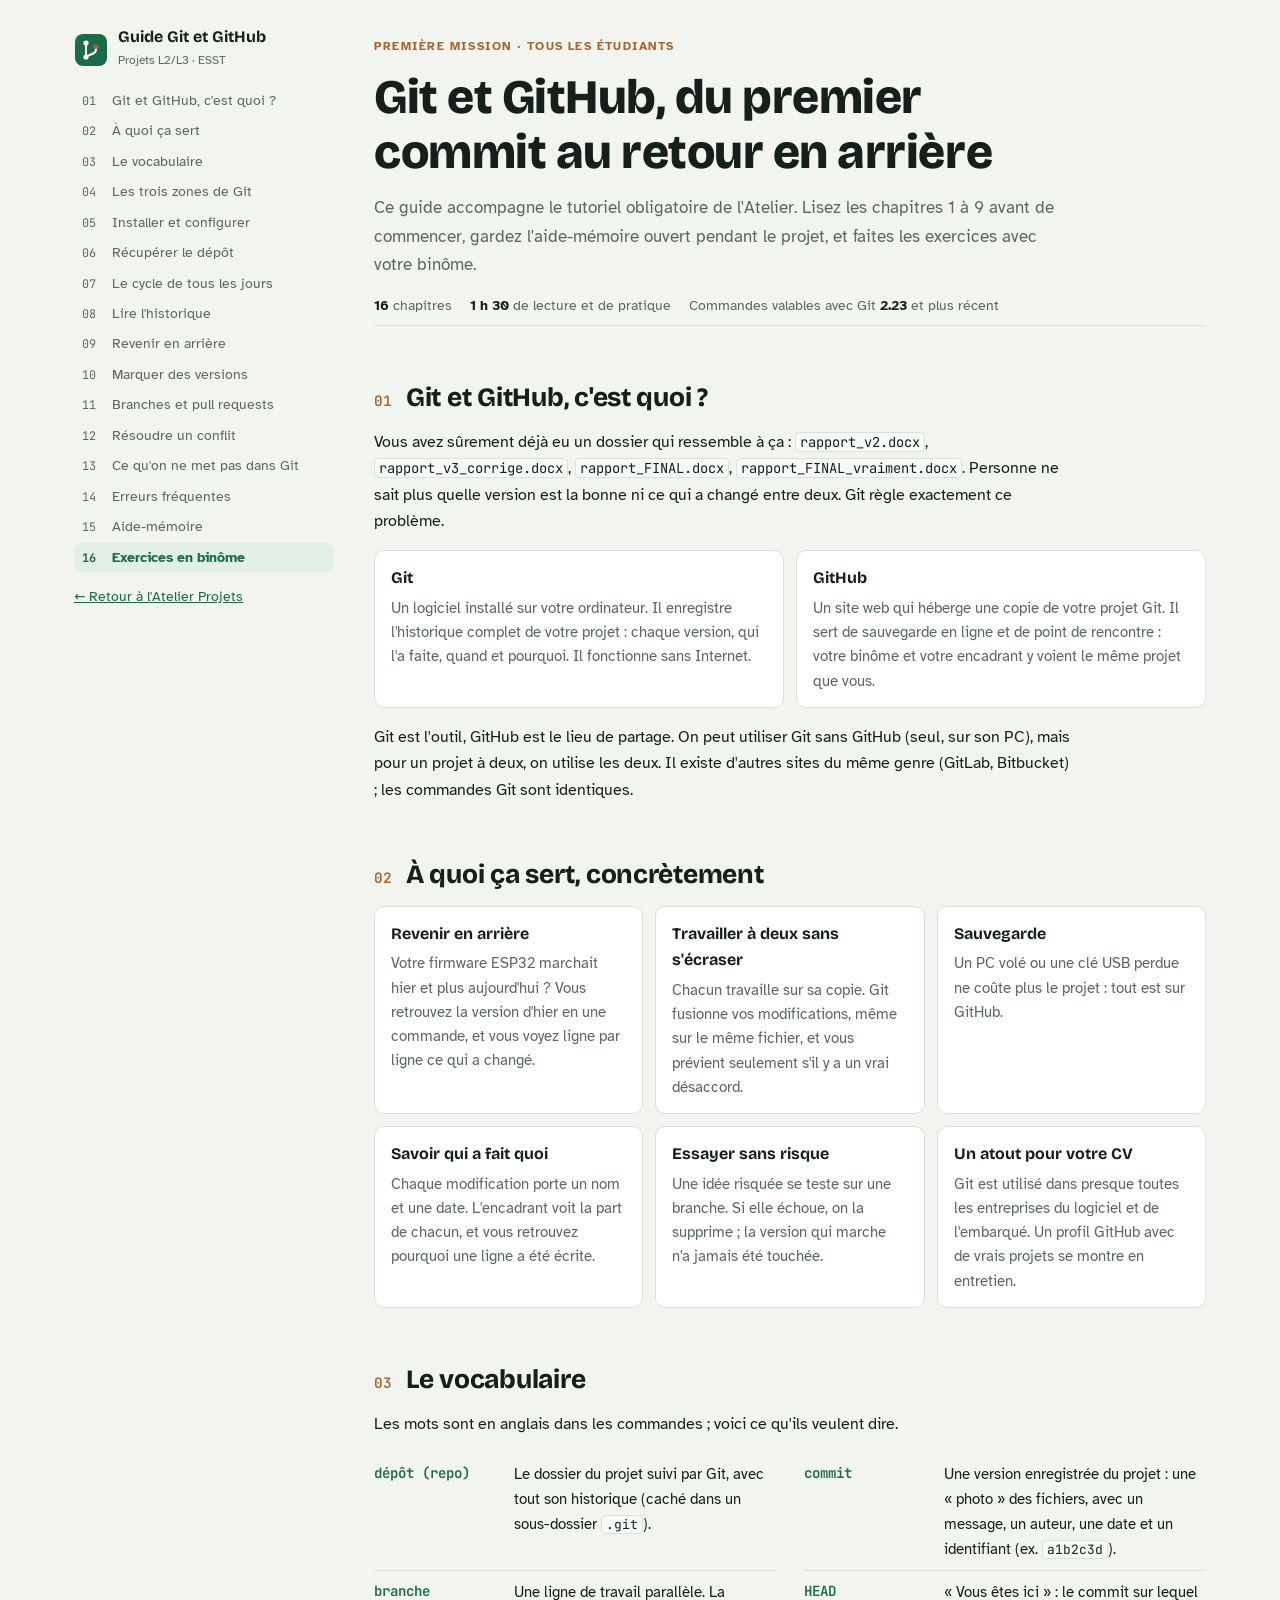
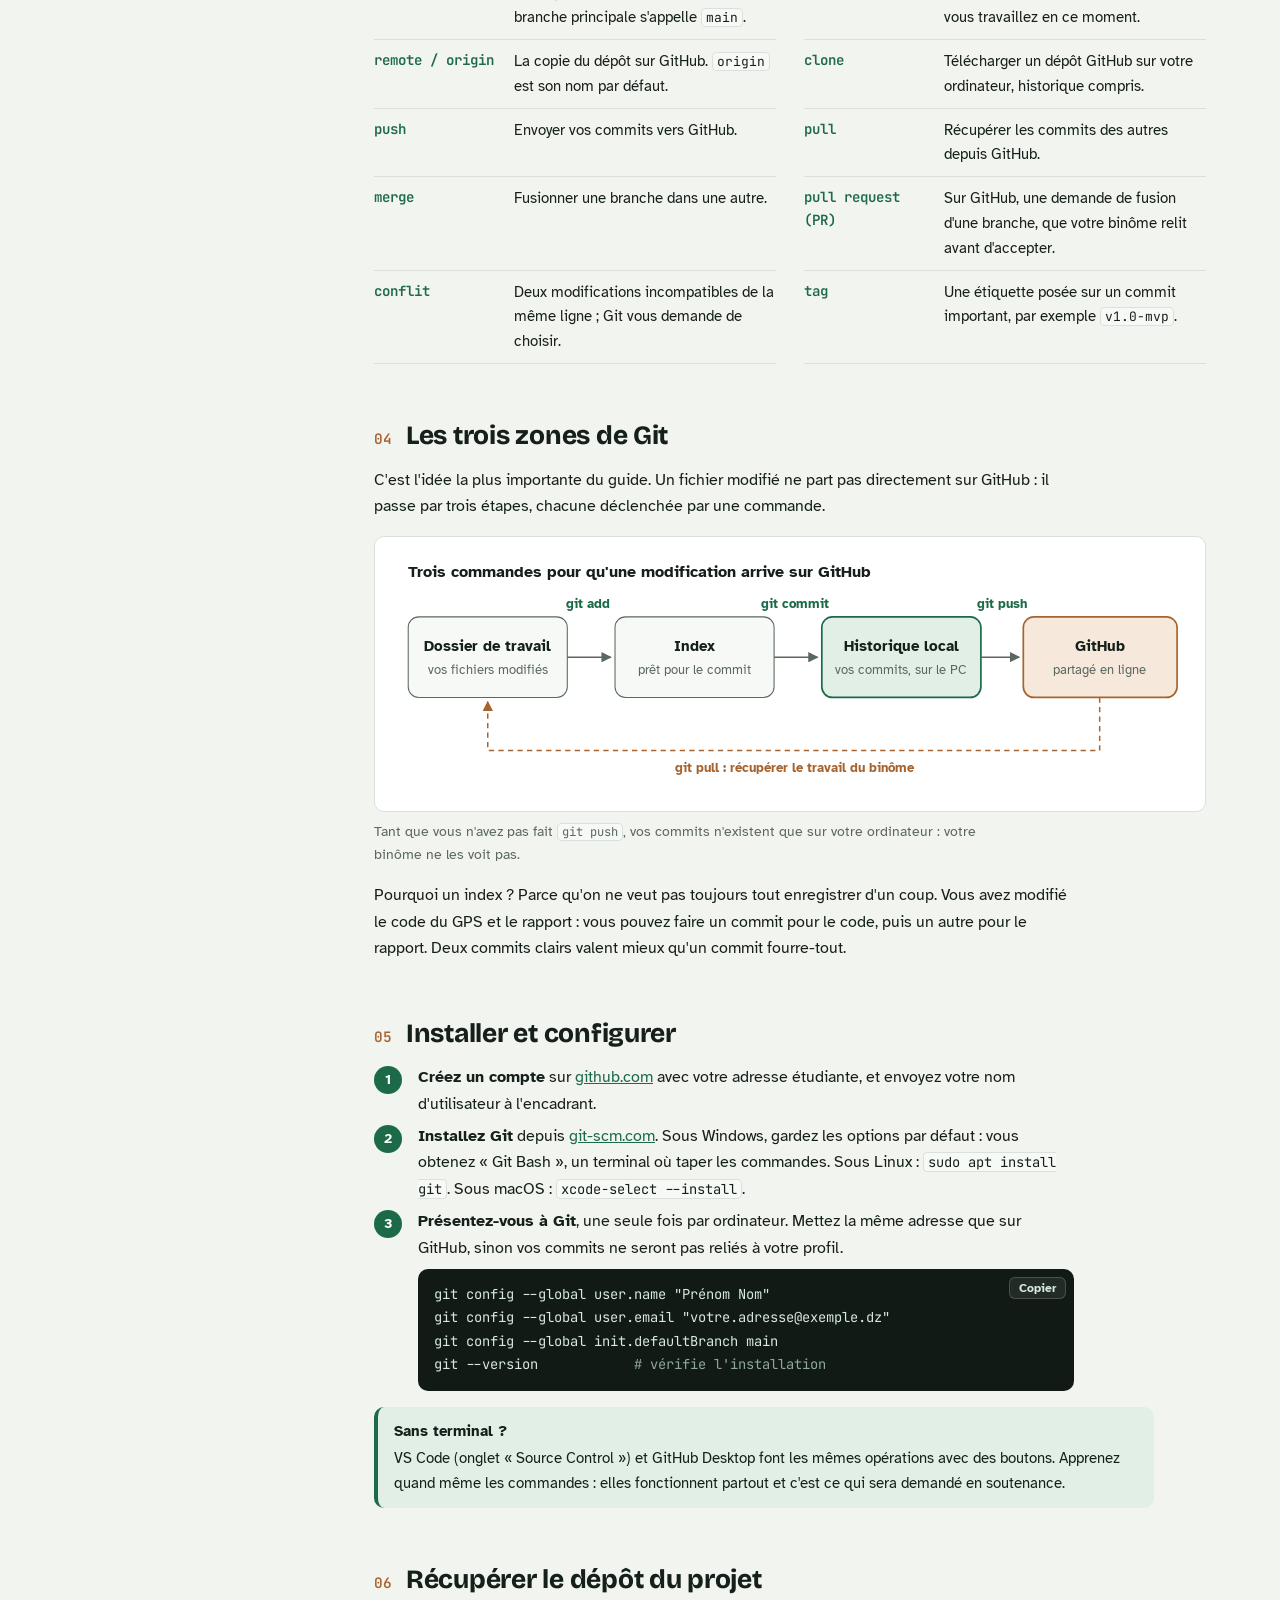
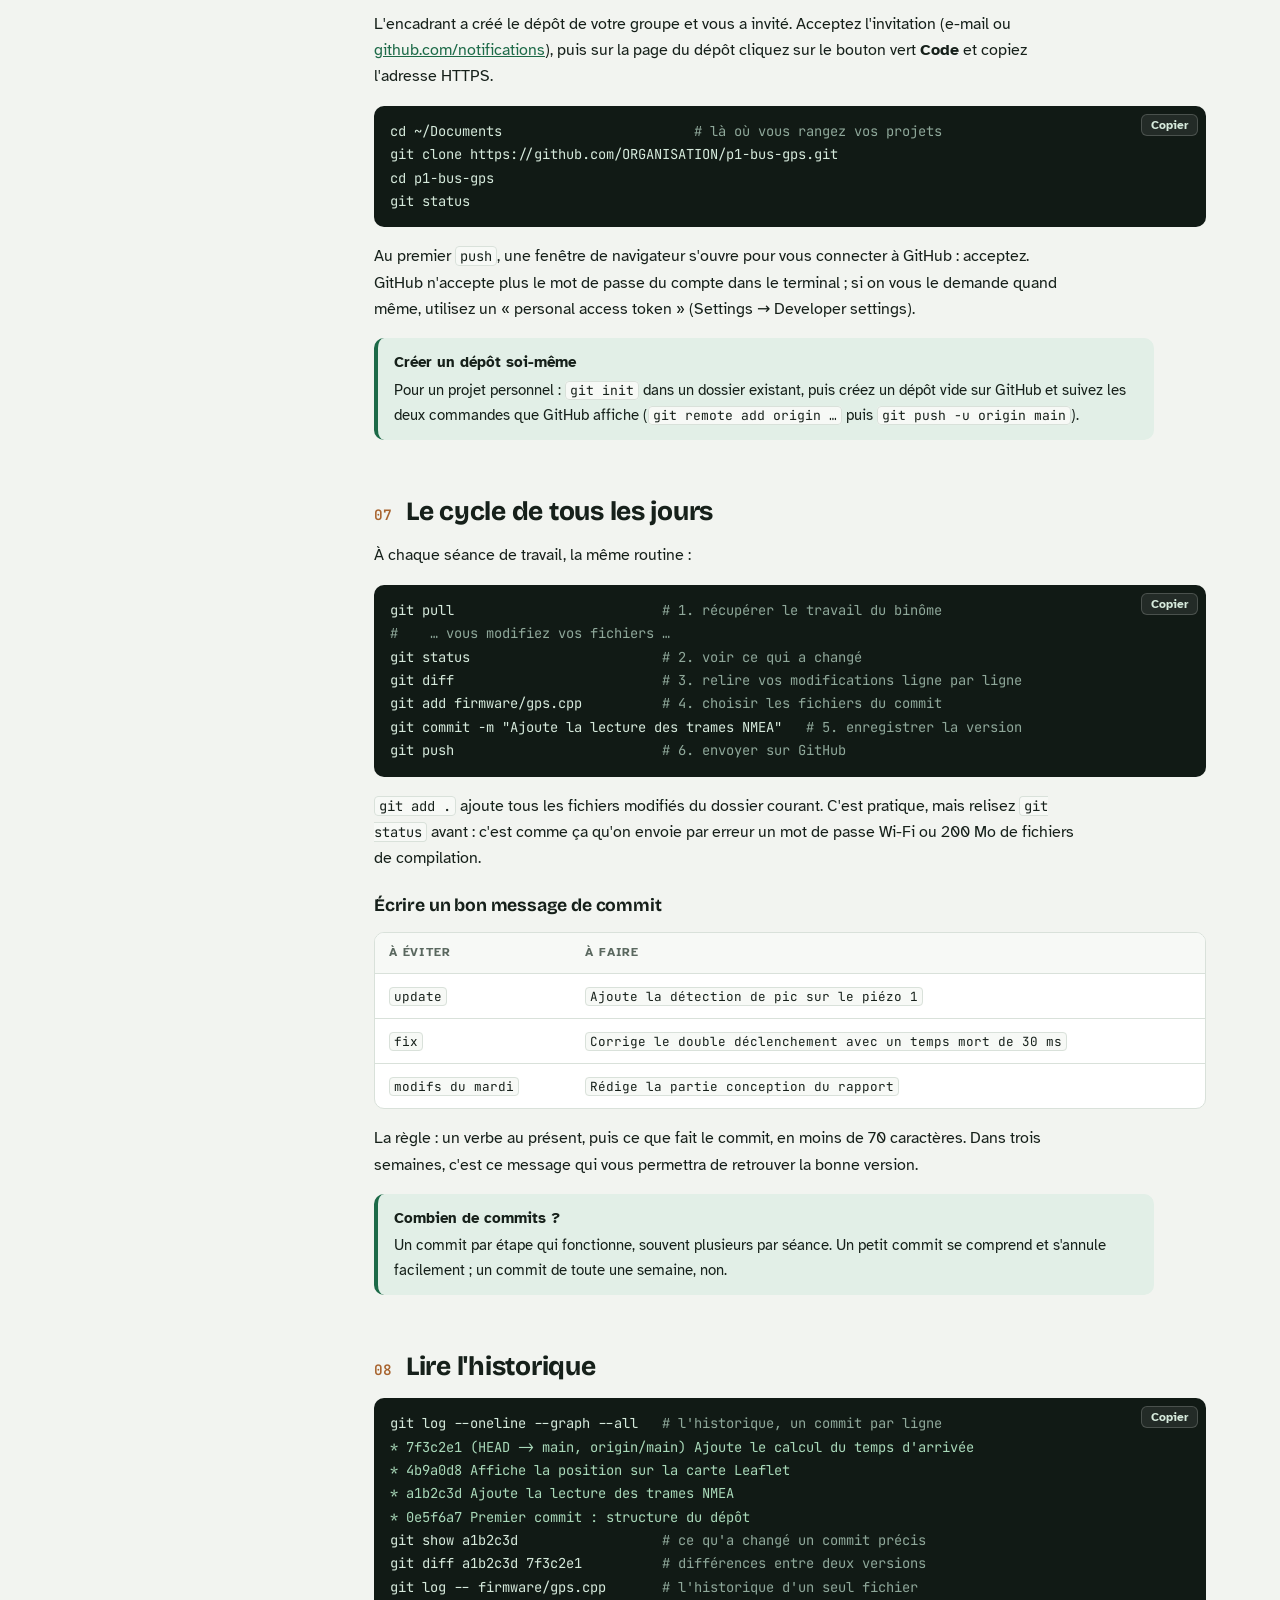
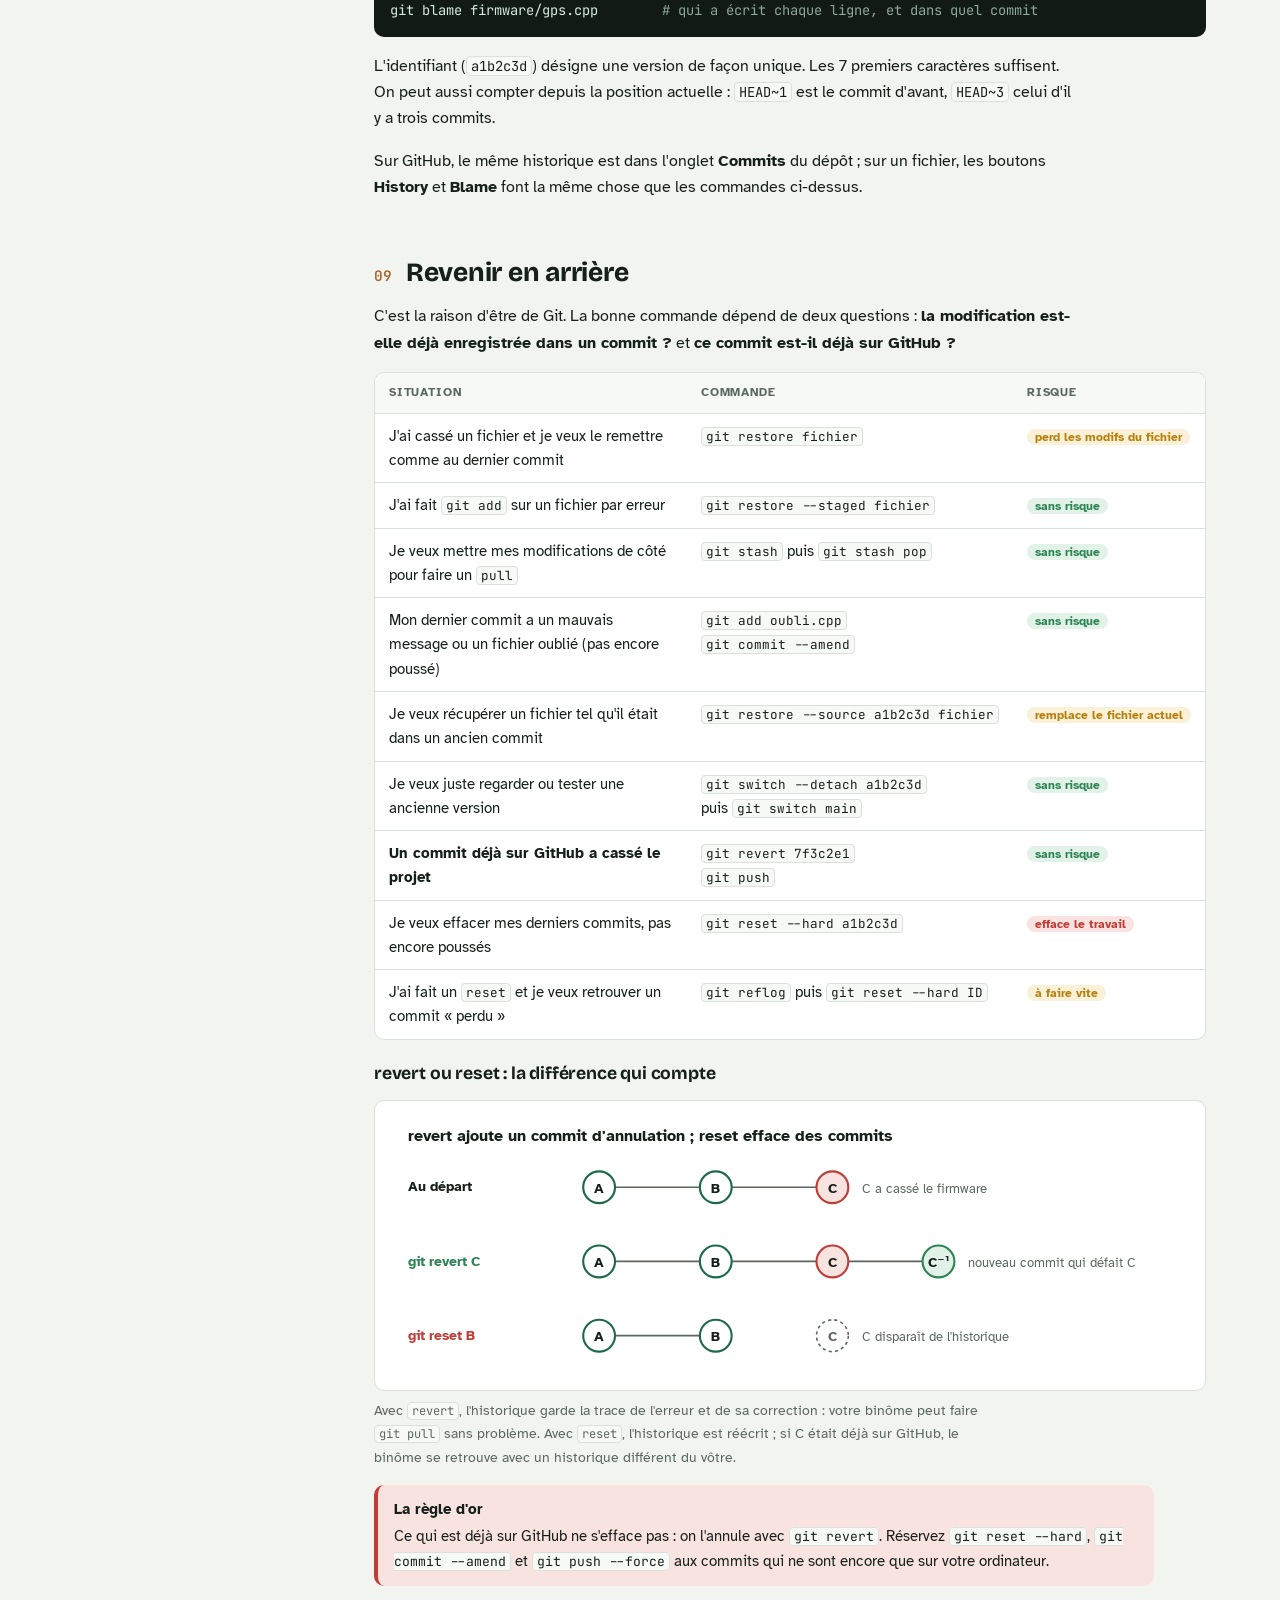
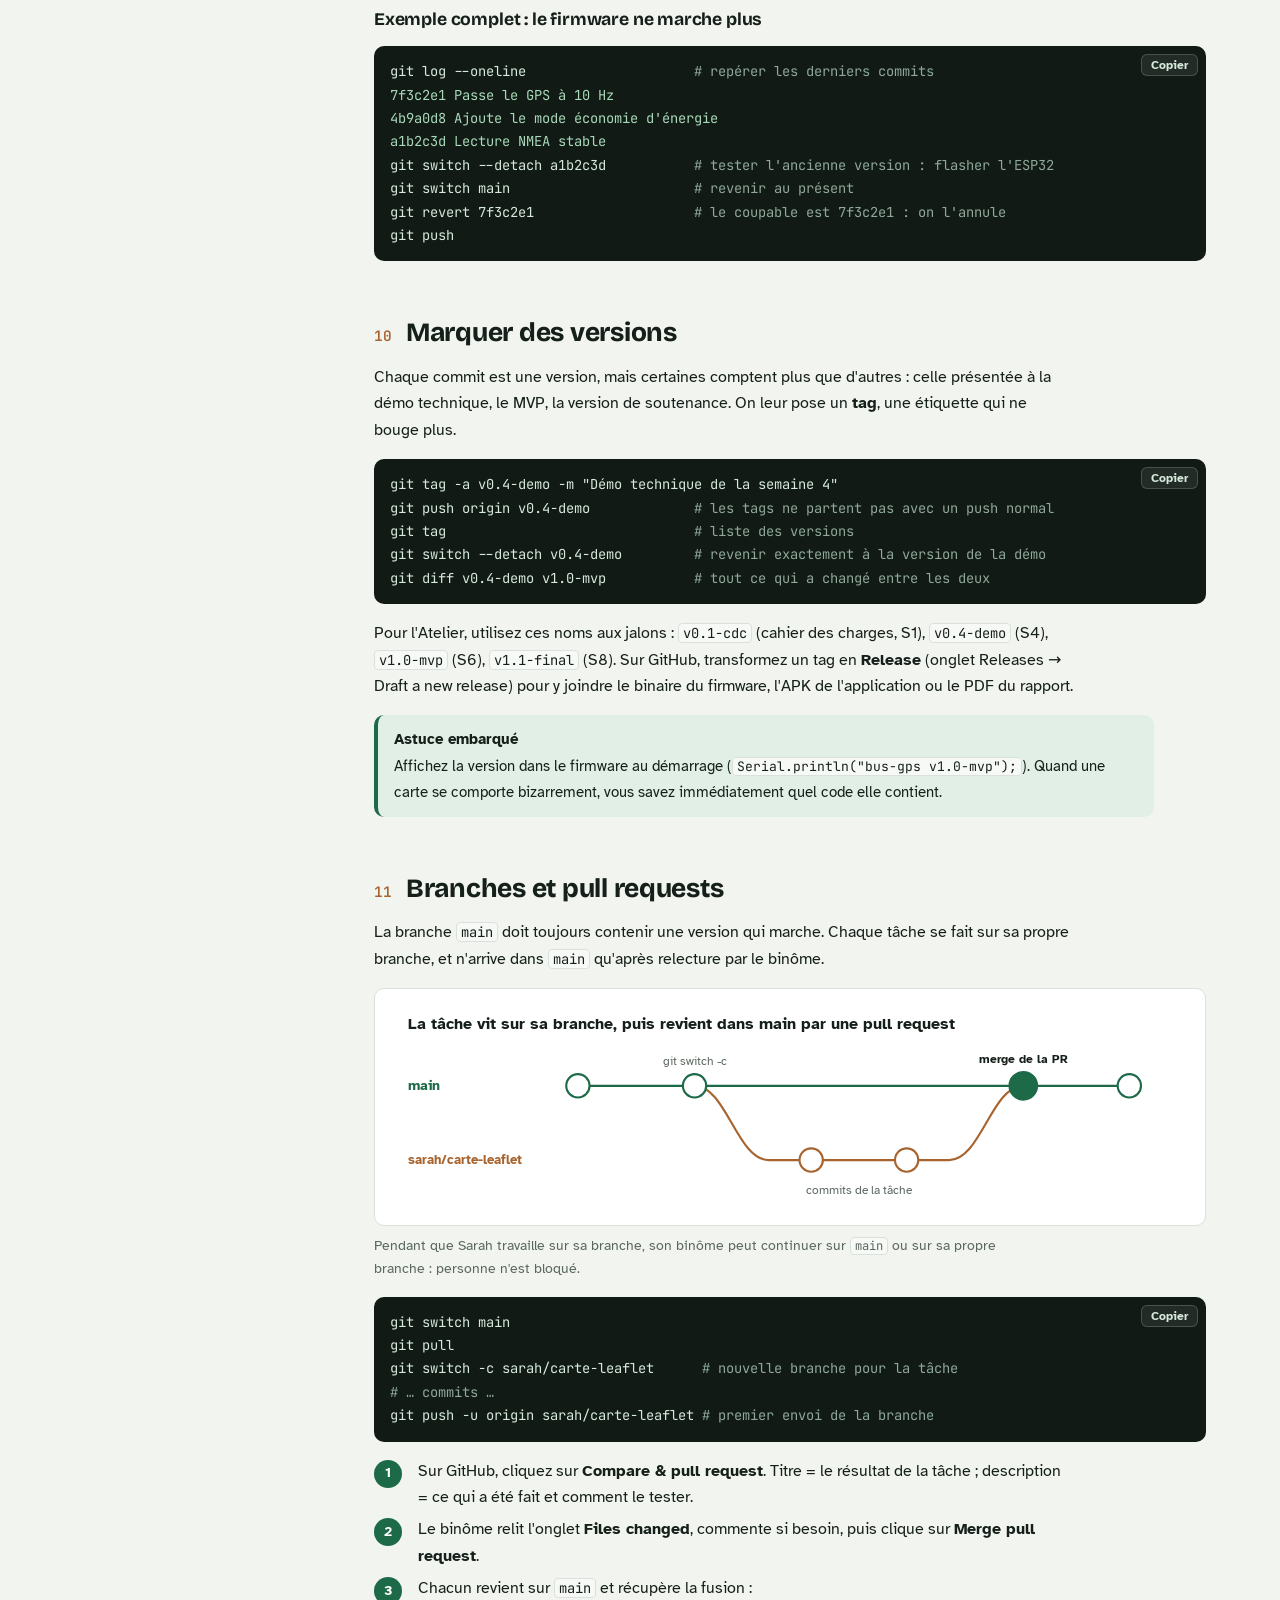
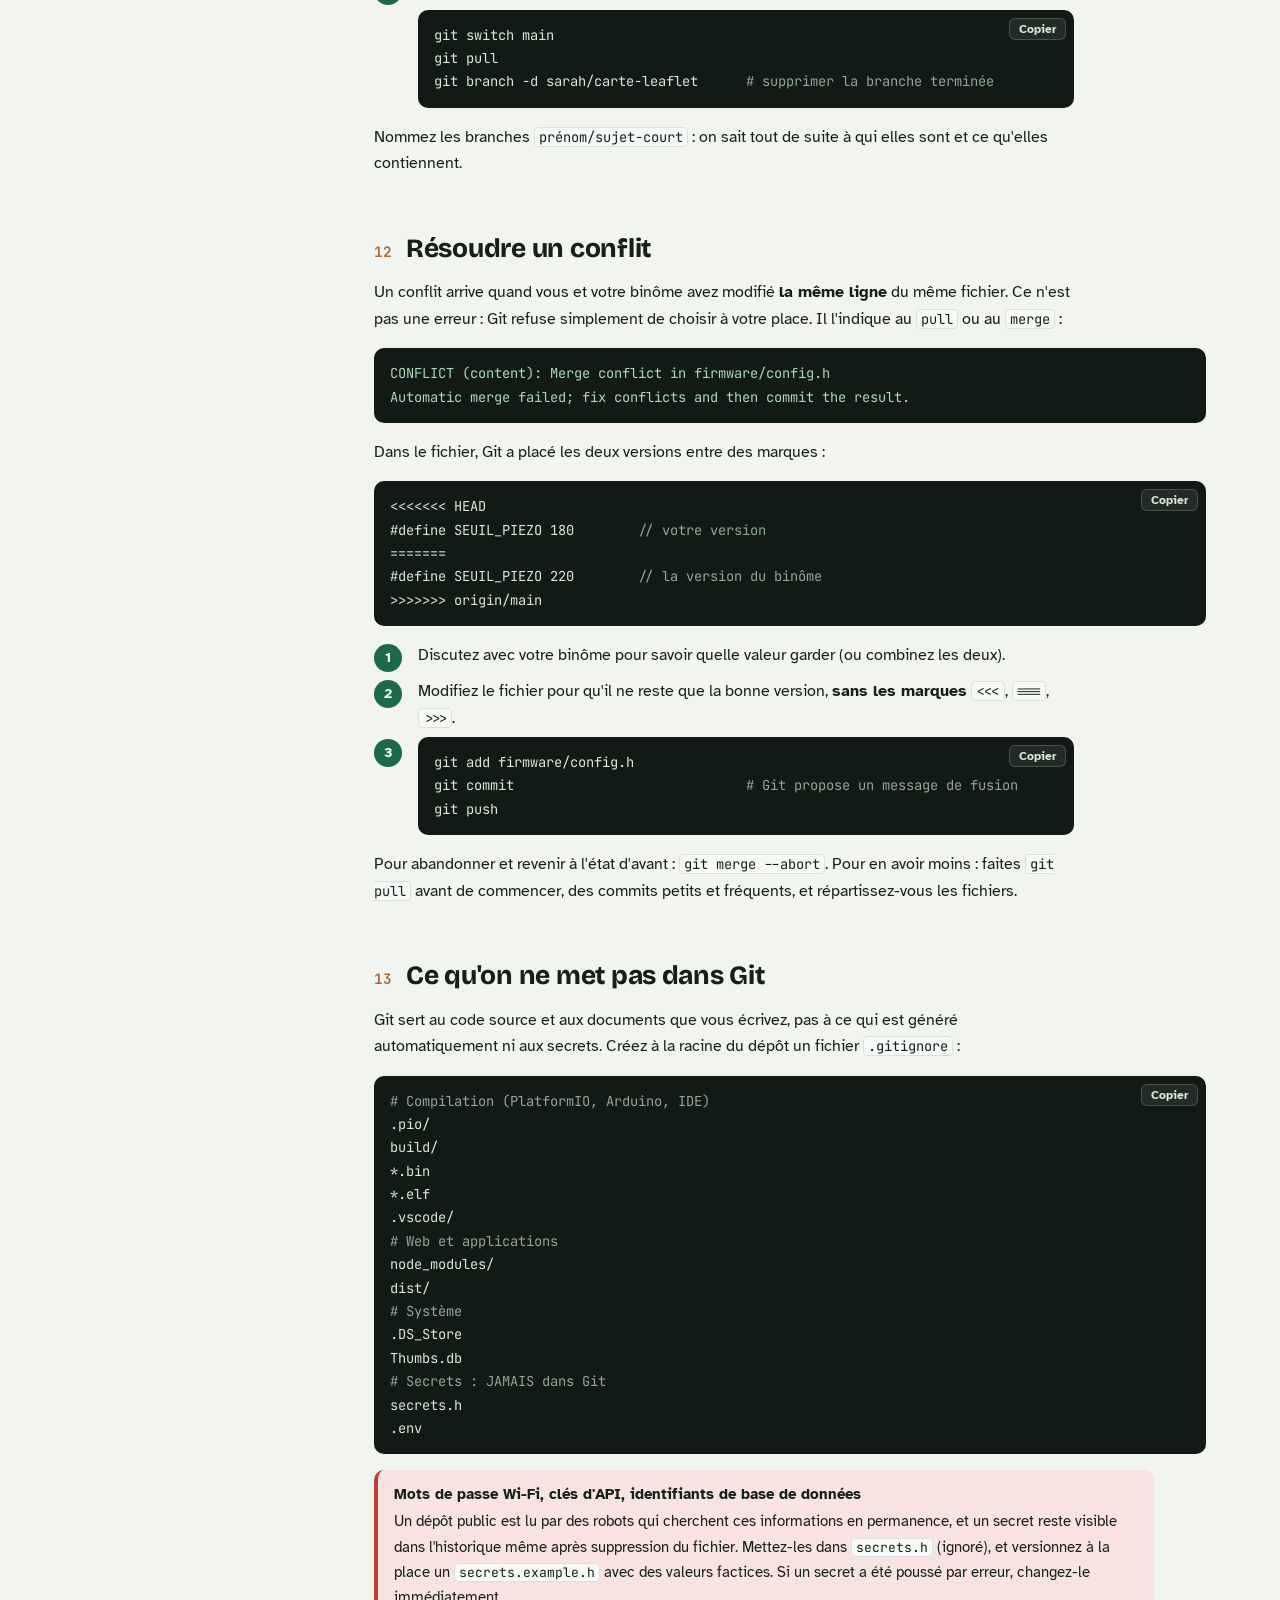
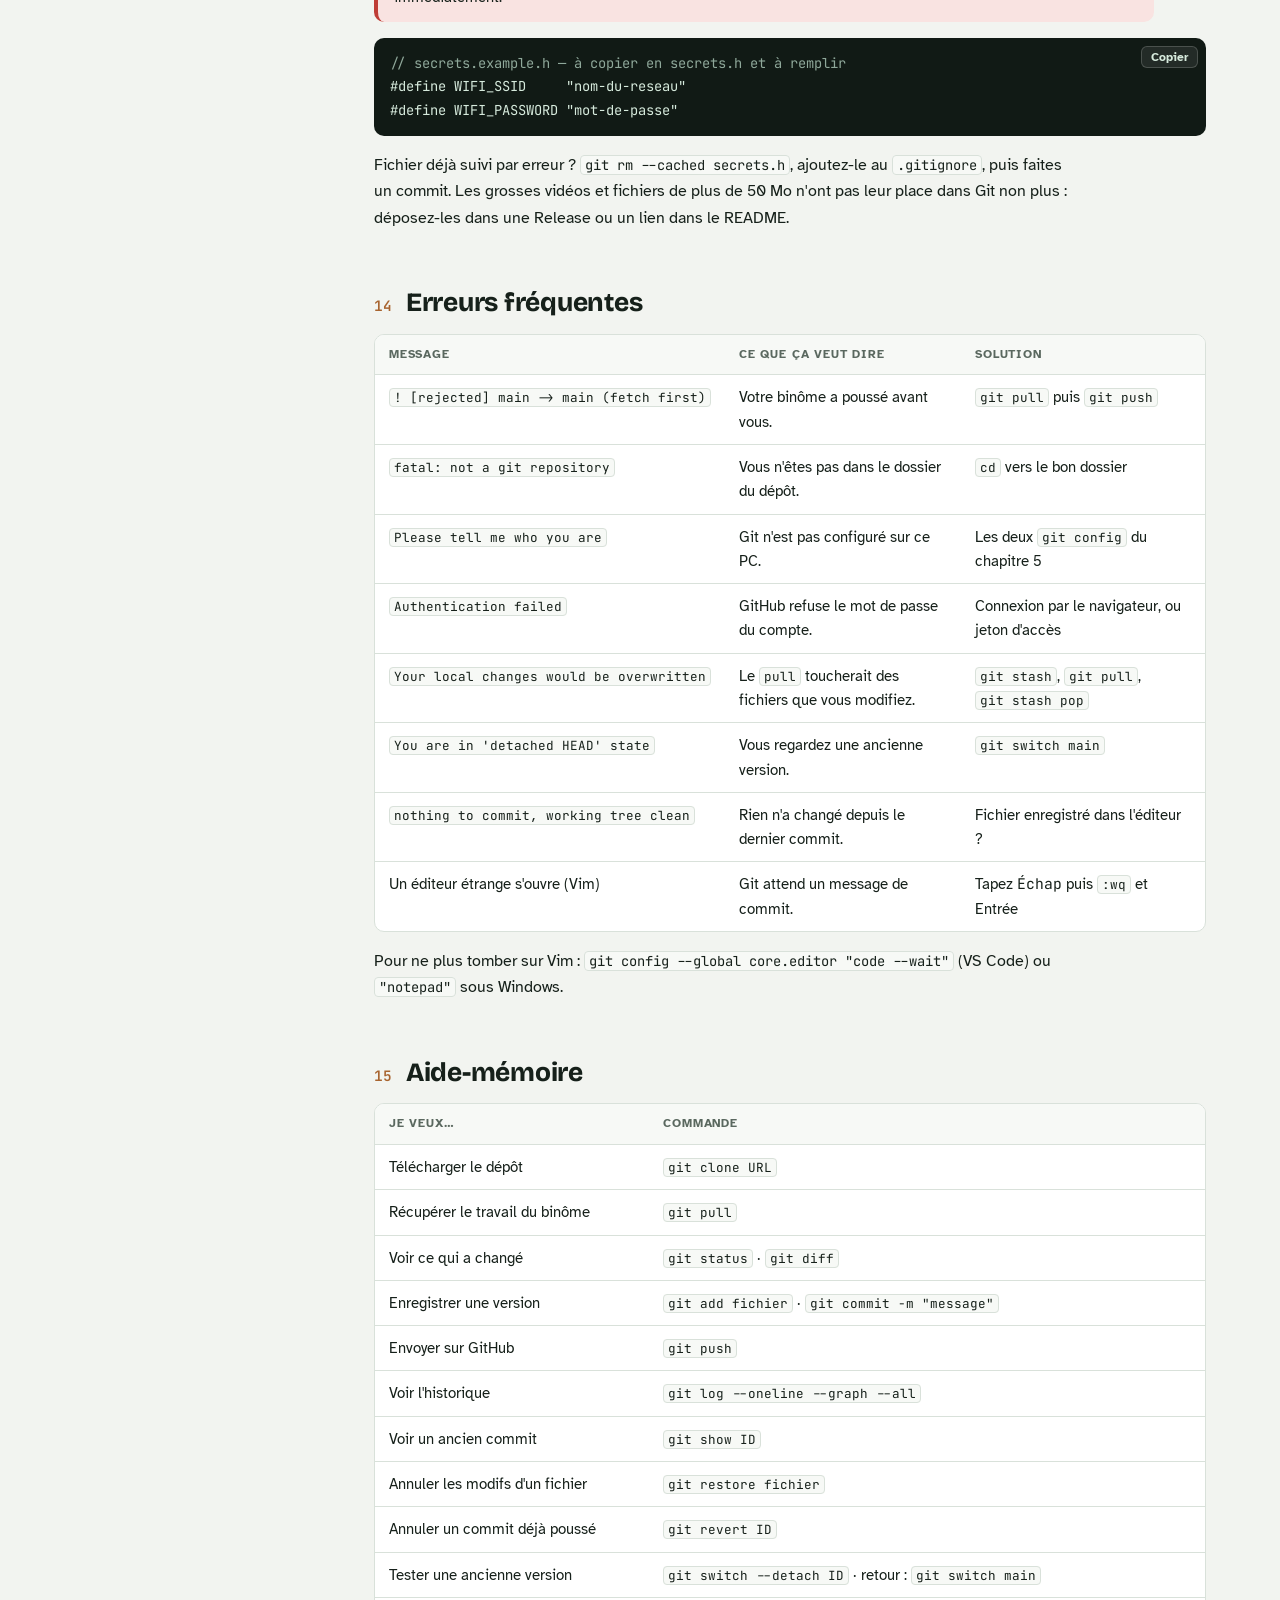
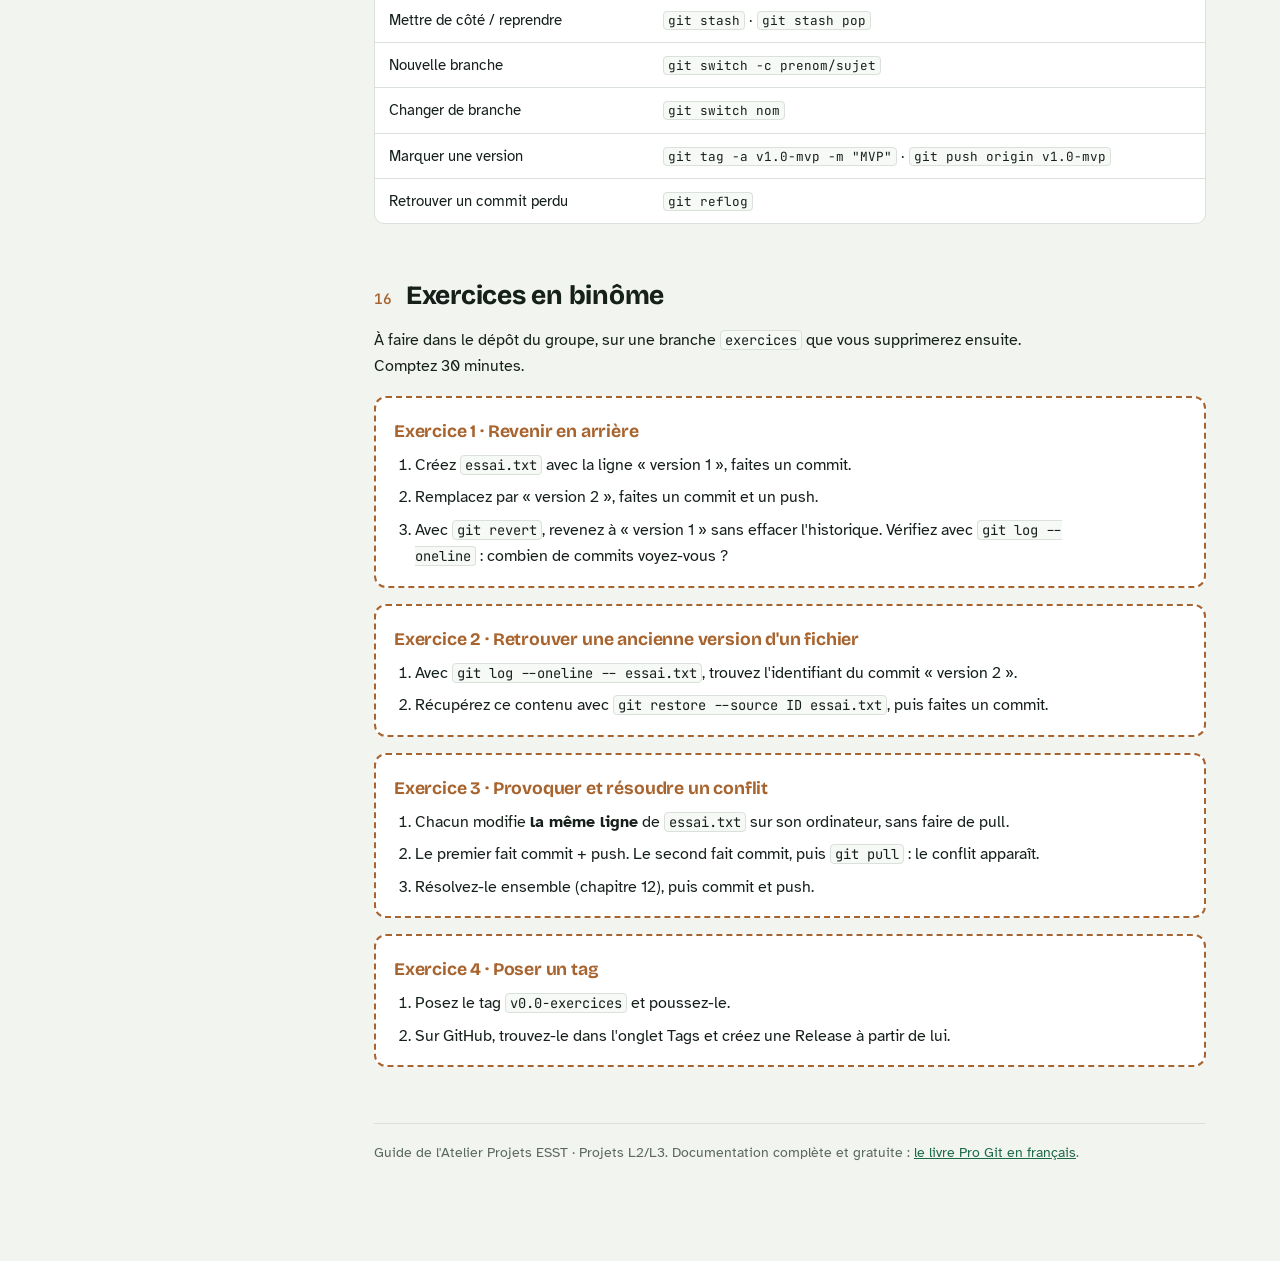
==== guide-git.html @ d3cb8a06 "Ajoute le guide Git détaillé et le relie au tutoriel Co-Authored-By: Claude Opus 5.5 <noreply@anthro" ====
<!doctype html>
<html lang="fr">
<head>
<meta charset="utf-8">
<meta name="viewport" content="width=device-width, initial-scale=1, viewport-fit=cover">
<title>Guide Git et GitHub</title>
<meta name="description" content="Guide Git et GitHub pour les projets L2/L3 de l'ESST : comprendre, enregistrer des versions, revenir en arrière, travailler en binôme.">
<link rel="preconnect" href="https://fonts.googleapis.com">
<link rel="preconnect" href="https://fonts.gstatic.com" crossorigin>
<link rel="stylesheet" href="https://fonts.googleapis.com/css2?family=Atkinson+Hyperlegible:wght@400;700&family=Bricolage+Grotesque:opsz,wght@12..96,500..800&family=JetBrains+Mono:wght@400;600&display=swap">
</head>
<body>
<!--GUIDE-START-->
<style>
/* Guide Git — sommaire fixe à gauche, chapitres numérotés (vraie progression), mêmes couleurs que l'Atelier (vernis vert, cuivre). */
:root {
  --bg: #f2f4f0; --surface: #ffffff; --surface-2: #f7f9f6; --ink: #16201a; --muted: #5a685f; --line: #d9e1da;
  --accent: #1d6a48; --accent-ink: #ffffff; --accent-soft: #e2efe7; --copper: #a8642f; --copper-soft: #f6e9dc;
  --good: #2c8553; --warn: #b7800c; --crit: #bf3d36; --good-soft: #e3f2e8; --warn-soft: #fbf1d9; --crit-soft: #f9e3e1;
  --code-bg: #111a15; --code-ink: #d6eadc; --code-dim: #8fa89a;
  --font-display: "Bricolage Grotesque", "Segoe UI", system-ui, sans-serif;
  --font-body: "Atkinson Hyperlegible", "Segoe UI", system-ui, sans-serif;
  --font-mono: "JetBrains Mono", ui-monospace, "Cascadia Mono", Consolas, monospace;
}
@media (prefers-color-scheme: dark) {
  :root:not([data-theme="light"]) {
    --bg: #0e1411; --surface: #151d18; --surface-2: #1a231e; --ink: #e4ebe6; --muted: #93a39a; --line: #2a362f;
    --accent: #4cae82; --accent-ink: #08130d; --accent-soft: #1b3327; --copper: #db9a62; --copper-soft: #3a2a1c;
    --good: #5cc28a; --warn: #e0b04a; --crit: #ec7a72; --good-soft: #193226; --warn-soft: #362c14; --crit-soft: #3b1f1d;
    --code-bg: #0a100c; --code-ink: #d6eadc; --code-dim: #7f978a;
    color-scheme: dark;
  }
}
:root[data-theme="dark"] {
  --bg: #0e1411; --surface: #151d18; --surface-2: #1a231e; --ink: #e4ebe6; --muted: #93a39a; --line: #2a362f;
  --accent: #4cae82; --accent-ink: #08130d; --accent-soft: #1b3327; --copper: #db9a62; --copper-soft: #3a2a1c;
  --good: #5cc28a; --warn: #e0b04a; --crit: #ec7a72; --good-soft: #193226; --warn-soft: #362c14; --crit-soft: #3b1f1d;
  --code-bg: #0a100c; --code-ink: #d6eadc; --code-dim: #7f978a;
  color-scheme: dark;
}
* { box-sizing: border-box; }
html { scroll-behavior: smooth; scroll-padding-top: 16px; }
@media (prefers-reduced-motion: reduce) { html { scroll-behavior: auto; } }
body { margin: 0; background: var(--bg); color: var(--ink); font: 16px/1.65 var(--font-body); }
a { color: var(--accent); }
:focus-visible { outline: 2px solid var(--accent); outline-offset: 2px; }
code, pre, kbd { font-family: var(--font-mono); }
:not(pre) > code { font-size: .86em; background: var(--surface-2); border: 1px solid var(--line); border-radius: 4px; padding: 0 4px; }
h1, h2, h3 { font-family: var(--font-display); line-height: 1.15; text-wrap: balance; letter-spacing: -.01em; margin: 0; }
p { margin: 0; }

.layout { display: grid; grid-template-columns: 260px minmax(0, 1fr); max-width: 1180px; margin: 0 auto; gap: 40px; padding-inline: 24px; }
.toc { position: sticky; top: 0; align-self: start; height: 100vh; overflow-y: auto; padding-block: 28px; display: flex; flex-direction: column; gap: 14px; }
.toc .brand { display: flex; gap: 10px; align-items: center; text-decoration: none; color: var(--ink); }
.toc .brand b { font-family: var(--font-display); line-height: 1.1; display: block; }
.toc .brand small { color: var(--muted); font-size: .78rem; }
.toc ol { list-style: none; margin: 0; padding: 0; display: flex; flex-direction: column; gap: 1px; counter-reset: ch; }
.toc li a { display: grid; grid-template-columns: 26px 1fr; gap: 4px; padding: 5px 8px; border-radius: 7px; text-decoration: none; color: var(--muted); font-size: .9rem; line-height: 1.35; }
.toc li a::before { counter-increment: ch; content: counter(ch, decimal-leading-zero); font-family: var(--font-mono); font-size: .74rem; padding-top: 2px; }
.toc li a:hover { background: var(--surface); color: var(--ink); }
.toc li a.on { background: var(--accent-soft); color: var(--accent); font-weight: 700; }
.toc .back { font-size: .85rem; }

main { padding-block: 36px 96px; min-width: 0; display: flex; flex-direction: column; gap: 56px; }
.hero { display: flex; flex-direction: column; gap: 14px; padding-bottom: 8px; border-bottom: 1px solid var(--line); }
.eyebrow { font-size: .76rem; text-transform: uppercase; letter-spacing: .1em; color: var(--copper); font-weight: 700; }
.hero h1 { font-size: clamp(2rem, 4.4vw, 3rem); font-weight: 800; }
.hero p { max-width: 64ch; font-size: 1.08rem; color: var(--muted); }
.hero .meta { display: flex; gap: 18px; flex-wrap: wrap; font-size: .88rem; color: var(--muted); }
.hero .meta b { color: var(--ink); }

section.ch { display: flex; flex-direction: column; gap: 16px; }
section.ch > header { display: flex; gap: 14px; align-items: baseline; }
section.ch > header .num { font-family: var(--font-mono); color: var(--copper); font-weight: 600; font-size: .9rem; }
section.ch h2 { font-size: 1.65rem; font-weight: 750; }
section.ch h3 { font-size: 1.1rem; font-weight: 700; margin-top: 8px; }
section.ch p, section.ch li { max-width: 70ch; }
section.ch ul, section.ch ol { margin: 0; padding-left: 1.3em; display: flex; flex-direction: column; gap: 6px; }

.cmd { position: relative; background: var(--code-bg); color: var(--code-ink); border-radius: 10px; padding: 14px 16px; overflow-x: auto; margin: 0; font-size: .86rem; line-height: 1.7; }
.cmd .c { color: var(--code-dim); }
.cmd .out { color: #a9d9b9; }
.copy { position: absolute; top: 8px; right: 8px; background: rgba(255,255,255,.08); color: var(--code-ink); border: 1px solid rgba(255,255,255,.18); border-radius: 6px; font: 600 .74rem var(--font-body); padding: 3px 9px; cursor: pointer; }
.copy:hover { background: rgba(255,255,255,.16); }

.note, .warn, .danger { border-radius: 10px; padding: 12px 16px; font-size: .95rem; max-width: 78ch; }
.note { background: var(--accent-soft); border-left: 4px solid var(--accent); }
.warn { background: var(--warn-soft); border-left: 4px solid var(--warn); }
.danger { background: var(--crit-soft); border-left: 4px solid var(--crit); }
.note b:first-child, .warn b:first-child, .danger b:first-child { display: block; margin-bottom: 2px; }

.table-wrap { overflow-x: auto; border: 1px solid var(--line); border-radius: 10px; background: var(--surface); }
table { border-collapse: collapse; width: 100%; font-size: .92rem; }
th, td { text-align: left; padding: 10px 14px; border-bottom: 1px solid var(--line); vertical-align: top; }
th { font-size: .74rem; text-transform: uppercase; letter-spacing: .07em; color: var(--muted); background: var(--surface-2); }
tr:last-child td { border-bottom: none; }
td code { white-space: nowrap; }
.risk { font-size: .74rem; font-weight: 700; border-radius: 99px; padding: 1px 8px; white-space: nowrap; }
.risk.ok { background: var(--good-soft); color: var(--good); }
.risk.mid { background: var(--warn-soft); color: var(--warn); }
.risk.bad { background: var(--crit-soft); color: var(--crit); }

.cards { display: grid; grid-template-columns: repeat(auto-fit, minmax(220px, 1fr)); gap: 12px; }
.card { background: var(--surface); border: 1px solid var(--line); border-radius: 10px; padding: 14px 16px; display: flex; flex-direction: column; gap: 4px; }
.card b { font-family: var(--font-display); }
.card span { color: var(--muted); font-size: .92rem; }

.vocab { display: grid; grid-template-columns: repeat(auto-fit, minmax(300px, 1fr)); gap: 0 28px; margin: 0; }
.vocab div { display: grid; grid-template-columns: 128px minmax(0, 1fr); gap: 12px; padding: 9px 0; border-bottom: 1px solid var(--line); }
.vocab dt { font-family: var(--font-mono); font-weight: 600; font-size: .88rem; color: var(--accent); }
.vocab dd { margin: 0; font-size: .94rem; }

figure { margin: 0; display: flex; flex-direction: column; gap: 8px; }
figure .fig { background: var(--surface); border: 1px solid var(--line); border-radius: 10px; padding: 12px; overflow-x: auto; }
figure svg { display: block; width: 100%; min-width: 560px; height: auto; }
figcaption { color: var(--muted); font-size: .88rem; max-width: 70ch; }
svg text { font-family: var(--font-body); }

.steps { counter-reset: st; list-style: none; padding: 0 !important; }
.steps > li { counter-increment: st; display: grid; grid-template-columns: 32px minmax(0, 1fr); gap: 12px; }
.steps > li::before { content: counter(st); width: 28px; height: 28px; border-radius: 50%; background: var(--accent); color: var(--accent-ink); font-weight: 800; display: grid; place-items: center; font-size: .85rem; margin-top: 2px; }
.steps > li > div { display: flex; flex-direction: column; gap: 8px; min-width: 0; }

.exo { border: 2px dashed var(--copper); border-radius: 12px; padding: 16px 18px; display: flex; flex-direction: column; gap: 10px; background: var(--surface); }
.exo h3 { color: var(--copper); margin: 0; }
footer { color: var(--muted); font-size: .86rem; border-top: 1px solid var(--line); padding-top: 18px; }

@media (max-width: 900px) {
  .layout { grid-template-columns: minmax(0, 1fr); gap: 0; padding-inline: 16px; }
  .toc { position: static; height: auto; padding-block: 20px 0; }
  .toc ol { display: grid; grid-template-columns: repeat(auto-fill, minmax(200px, 1fr)); }
  main { padding-top: 24px; gap: 44px; }
  .vocab div { grid-template-columns: 110px minmax(0, 1fr); }
}
</style>

<div class="layout">
<nav class="toc" aria-label="Sommaire">
  <a class="brand" href="#top"><svg width="34" height="34" viewBox="0 0 34 34" aria-hidden="true"><rect x="1" y="1" width="32" height="32" rx="8" fill="var(--accent)"/><circle cx="12" cy="10" r="2.6" fill="var(--accent-ink)"/><circle cx="12" cy="24" r="2.6" fill="var(--accent-ink)"/><circle cx="22" cy="14" r="2.6" fill="var(--copper)"/><path d="M12 12.6v8.8M22 16.6c0 4-4 4.4-8 6" stroke="var(--accent-ink)" stroke-width="2" fill="none" stroke-linecap="round"/></svg><div><b>Guide Git et GitHub</b><small>Projets L2/L3 · ESST</small></div></a>
  <ol>
    <li><a href="#cest-quoi">Git et GitHub, c'est quoi ?</a></li>
    <li><a href="#pourquoi">À quoi ça sert</a></li>
    <li><a href="#vocabulaire">Le vocabulaire</a></li>
    <li><a href="#zones">Les trois zones de Git</a></li>
    <li><a href="#installer">Installer et configurer</a></li>
    <li><a href="#demarrer">Récupérer le dépôt</a></li>
    <li><a href="#quotidien">Le cycle de tous les jours</a></li>
    <li><a href="#historique">Lire l'historique</a></li>
    <li><a href="#revenir">Revenir en arrière</a></li>
    <li><a href="#versions">Marquer des versions</a></li>
    <li><a href="#branches">Branches et pull requests</a></li>
    <li><a href="#conflits">Résoudre un conflit</a></li>
    <li><a href="#gitignore">Ce qu'on ne met pas dans Git</a></li>
    <li><a href="#erreurs">Erreurs fréquentes</a></li>
    <li><a href="#aide-memoire">Aide-mémoire</a></li>
    <li><a href="#exercices">Exercices en binôme</a></li>
  </ol>
  <a class="back" href="index.html">← Retour à l'Atelier Projets</a>
</nav>

<main id="top">
  <header class="hero">
    <div class="eyebrow">Première mission · tous les étudiants</div>
    <h1>Git et GitHub, du premier commit au retour en arrière</h1>
    <p>Ce guide accompagne le tutoriel obligatoire de l'Atelier. Lisez les chapitres 1 à 9 avant de commencer, gardez l'aide-mémoire ouvert pendant le projet, et faites les exercices avec votre binôme.</p>
    <div class="meta"><span><b>16</b> chapitres</span><span><b>1 h 30</b> de lecture et de pratique</span><span>Commandes valables avec Git <b>2.23</b> et plus récent</span></div>
  </header>

  <section class="ch" id="cest-quoi">
    <header><span class="num">01</span><h2>Git et GitHub, c'est quoi ?</h2></header>
    <p>Vous avez sûrement déjà eu un dossier qui ressemble à ça : <code>rapport_v2.docx</code>, <code>rapport_v3_corrige.docx</code>, <code>rapport_FINAL.docx</code>, <code>rapport_FINAL_vraiment.docx</code>. Personne ne sait plus quelle version est la bonne ni ce qui a changé entre deux. Git règle exactement ce problème.</p>
    <div class="cards">
      <div class="card"><b>Git</b><span>Un logiciel installé sur votre ordinateur. Il enregistre l'historique complet de votre projet : chaque version, qui l'a faite, quand et pourquoi. Il fonctionne sans Internet.</span></div>
      <div class="card"><b>GitHub</b><span>Un site web qui héberge une copie de votre projet Git. Il sert de sauvegarde en ligne et de point de rencontre : votre binôme et votre encadrant y voient le même projet que vous.</span></div>
    </div>
    <p>Git est l'outil, GitHub est le lieu de partage. On peut utiliser Git sans GitHub (seul, sur son PC), mais pour un projet à deux, on utilise les deux. Il existe d'autres sites du même genre (GitLab, Bitbucket) ; les commandes Git sont identiques.</p>
  </section>

  <section class="ch" id="pourquoi">
    <header><span class="num">02</span><h2>À quoi ça sert, concrètement</h2></header>
    <div class="cards">
      <div class="card"><b>Revenir en arrière</b><span>Votre firmware ESP32 marchait hier et plus aujourd'hui ? Vous retrouvez la version d'hier en une commande, et vous voyez ligne par ligne ce qui a changé.</span></div>
      <div class="card"><b>Travailler à deux sans s'écraser</b><span>Chacun travaille sur sa copie. Git fusionne vos modifications, même sur le même fichier, et vous prévient seulement s'il y a un vrai désaccord.</span></div>
      <div class="card"><b>Sauvegarde</b><span>Un PC volé ou une clé USB perdue ne coûte plus le projet : tout est sur GitHub.</span></div>
      <div class="card"><b>Savoir qui a fait quoi</b><span>Chaque modification porte un nom et une date. L'encadrant voit la part de chacun, et vous retrouvez pourquoi une ligne a été écrite.</span></div>
      <div class="card"><b>Essayer sans risque</b><span>Une idée risquée se teste sur une branche. Si elle échoue, on la supprime ; la version qui marche n'a jamais été touchée.</span></div>
      <div class="card"><b>Un atout pour votre CV</b><span>Git est utilisé dans presque toutes les entreprises du logiciel et de l'embarqué. Un profil GitHub avec de vrais projets se montre en entretien.</span></div>
    </div>
  </section>

  <section class="ch" id="vocabulaire">
    <header><span class="num">03</span><h2>Le vocabulaire</h2></header>
    <p>Les mots sont en anglais dans les commandes ; voici ce qu'ils veulent dire.</p>
    <dl class="vocab">
      <div><dt>dépôt (repo)</dt><dd>Le dossier du projet suivi par Git, avec tout son historique (caché dans un sous-dossier <code>.git</code>).</dd></div>
      <div><dt>commit</dt><dd>Une version enregistrée du projet : une « photo » des fichiers, avec un message, un auteur, une date et un identifiant (ex. <code>a1b2c3d</code>).</dd></div>
      <div><dt>branche</dt><dd>Une ligne de travail parallèle. La branche principale s'appelle <code>main</code>.</dd></div>
      <div><dt>HEAD</dt><dd>« Vous êtes ici » : le commit sur lequel vous travaillez en ce moment.</dd></div>
      <div><dt>remote / origin</dt><dd>La copie du dépôt sur GitHub. <code>origin</code> est son nom par défaut.</dd></div>
      <div><dt>clone</dt><dd>Télécharger un dépôt GitHub sur votre ordinateur, historique compris.</dd></div>
      <div><dt>push</dt><dd>Envoyer vos commits vers GitHub.</dd></div>
      <div><dt>pull</dt><dd>Récupérer les commits des autres depuis GitHub.</dd></div>
      <div><dt>merge</dt><dd>Fusionner une branche dans une autre.</dd></div>
      <div><dt>pull request (PR)</dt><dd>Sur GitHub, une demande de fusion d'une branche, que votre binôme relit avant d'accepter.</dd></div>
      <div><dt>conflit</dt><dd>Deux modifications incompatibles de la même ligne ; Git vous demande de choisir.</dd></div>
      <div><dt>tag</dt><dd>Une étiquette posée sur un commit important, par exemple <code>v1.0-mvp</code>.</dd></div>
    </dl>
  </section>

  <section class="ch" id="zones">
    <header><span class="num">04</span><h2>Les trois zones de Git</h2></header>
    <p>C'est l'idée la plus importante du guide. Un fichier modifié ne part pas directement sur GitHub : il passe par trois étapes, chacune déclenchée par une commande.</p>
    <figure>
      <div class="fig"><svg viewBox="0 0 760 236" role="img" aria-label="Un fichier passe du dossier de travail à l'index, puis à l'historique local, puis à GitHub">
        <defs><marker id="z-arrow" viewBox="0 0 10 10" refX="9" refY="5" markerWidth="7" markerHeight="7" orient="auto-start-reverse"><path d="M0 0L10 5L0 10z" fill="var(--muted)"/></marker>
        <marker id="z-arrow-c" viewBox="0 0 10 10" refX="9" refY="5" markerWidth="7" markerHeight="7" orient="auto-start-reverse"><path d="M0 0L10 5L0 10z" fill="var(--copper)"/></marker></defs>
        <text x="20" y="26" font-size="15" font-weight="700" fill="var(--ink)">Trois commandes pour qu'une modification arrive sur GitHub</text>
        <g><rect x="20" y="64" width="150" height="76" rx="10" fill="var(--surface-2)" stroke="var(--muted)"/><text x="95" y="96" text-anchor="middle" font-size="14" font-weight="700" fill="var(--ink)">Dossier de travail</text><text x="95" y="118" text-anchor="middle" font-size="12" fill="var(--muted)">vos fichiers modifiés</text></g>
        <g><rect x="215" y="64" width="150" height="76" rx="10" fill="var(--surface-2)" stroke="var(--muted)"/><text x="290" y="96" text-anchor="middle" font-size="14" font-weight="700" fill="var(--ink)">Index</text><text x="290" y="118" text-anchor="middle" font-size="12" fill="var(--muted)">prêt pour le commit</text></g>
        <g><rect x="410" y="64" width="150" height="76" rx="10" fill="var(--accent-soft)" stroke="var(--accent)" stroke-width="1.6"/><text x="485" y="96" text-anchor="middle" font-size="14" font-weight="700" fill="var(--ink)">Historique local</text><text x="485" y="118" text-anchor="middle" font-size="12" fill="var(--muted)">vos commits, sur le PC</text></g>
        <g><rect x="600" y="64" width="145" height="76" rx="10" fill="var(--copper-soft)" stroke="var(--copper)" stroke-width="1.6"/><text x="672" y="96" text-anchor="middle" font-size="14" font-weight="700" fill="var(--ink)">GitHub</text><text x="672" y="118" text-anchor="middle" font-size="12" fill="var(--muted)">partagé en ligne</text></g>
        <g fill="none" stroke="var(--muted)" stroke-width="1.4"><path d="M170 102H211" marker-end="url(#z-arrow)"/><path d="M365 102H406" marker-end="url(#z-arrow)"/><path d="M560 102H596" marker-end="url(#z-arrow)"/></g>
        <g font-family="var(--font-mono)" font-size="12" font-weight="600" fill="var(--accent)"><text x="190" y="56" text-anchor="middle">git add</text><text x="385" y="56" text-anchor="middle">git commit</text><text x="580" y="56" text-anchor="middle">git push</text></g>
        <path d="M672 140V190H95V144" fill="none" stroke="var(--copper)" stroke-width="1.4" stroke-dasharray="5 4" marker-end="url(#z-arrow-c)"/>
        <text x="384" y="210" text-anchor="middle" font-family="var(--font-mono)" font-size="12" font-weight="600" fill="var(--copper)">git pull : récupérer le travail du binôme</text>
      </svg></div>
      <figcaption>Tant que vous n'avez pas fait <code>git push</code>, vos commits n'existent que sur votre ordinateur : votre binôme ne les voit pas.</figcaption>
    </figure>
    <p>Pourquoi un index ? Parce qu'on ne veut pas toujours tout enregistrer d'un coup. Vous avez modifié le code du GPS et le rapport : vous pouvez faire un commit pour le code, puis un autre pour le rapport. Deux commits clairs valent mieux qu'un commit fourre-tout.</p>
  </section>

  <section class="ch" id="installer">
    <header><span class="num">05</span><h2>Installer et configurer</h2></header>
    <ol class="steps">
      <li><div><p><b>Créez un compte</b> sur <a href="https://github.com/signup" target="_blank" rel="noopener">github.com</a> avec votre adresse étudiante, et envoyez votre nom d'utilisateur à l'encadrant.</p></div></li>
      <li><div><p><b>Installez Git</b> depuis <a href="https://git-scm.com/downloads" target="_blank" rel="noopener">git-scm.com</a>. Sous Windows, gardez les options par défaut : vous obtenez « Git Bash », un terminal où taper les commandes. Sous Linux : <code>sudo apt install git</code>. Sous macOS : <code>xcode-select --install</code>.</p></div></li>
      <li><div><p><b>Présentez-vous à Git</b>, une seule fois par ordinateur. Mettez la même adresse que sur GitHub, sinon vos commits ne seront pas reliés à votre profil.</p>
<pre class="cmd"><code>git config --global user.name "Prénom Nom"
git config --global user.email "votre.adresse@exemple.dz"
git config --global init.defaultBranch main
git --version            <span class="c"># vérifie l'installation</span></code></pre></div></li>
    </ol>
    <div class="note"><b>Sans terminal ?</b>VS Code (onglet « Source Control ») et GitHub Desktop font les mêmes opérations avec des boutons. Apprenez quand même les commandes : elles fonctionnent partout et c'est ce qui sera demandé en soutenance.</div>
  </section>

  <section class="ch" id="demarrer">
    <header><span class="num">06</span><h2>Récupérer le dépôt du projet</h2></header>
    <p>L'encadrant a créé le dépôt de votre groupe et vous a invité. Acceptez l'invitation (e-mail ou <a href="https://github.com/notifications" target="_blank" rel="noopener">github.com/notifications</a>), puis sur la page du dépôt cliquez sur le bouton vert <b>Code</b> et copiez l'adresse HTTPS.</p>
<pre class="cmd"><code>cd ~/Documents                        <span class="c"># là où vous rangez vos projets</span>
git clone https://github.com/ORGANISATION/p1-bus-gps.git
cd p1-bus-gps
git status</code></pre>
    <p>Au premier <code>push</code>, une fenêtre de navigateur s'ouvre pour vous connecter à GitHub : acceptez. GitHub n'accepte plus le mot de passe du compte dans le terminal ; si on vous le demande quand même, utilisez un « personal access token » (Settings → Developer settings).</p>
    <div class="note"><b>Créer un dépôt soi-même</b>Pour un projet personnel : <code>git init</code> dans un dossier existant, puis créez un dépôt vide sur GitHub et suivez les deux commandes que GitHub affiche (<code>git remote add origin …</code> puis <code>git push -u origin main</code>).</div>
  </section>

  <section class="ch" id="quotidien">
    <header><span class="num">07</span><h2>Le cycle de tous les jours</h2></header>
    <p>À chaque séance de travail, la même routine :</p>
<pre class="cmd"><code>git pull                          <span class="c"># 1. récupérer le travail du binôme</span>
<span class="c">#    … vous modifiez vos fichiers …</span>
git status                        <span class="c"># 2. voir ce qui a changé</span>
git diff                          <span class="c"># 3. relire vos modifications ligne par ligne</span>
git add firmware/gps.cpp          <span class="c"># 4. choisir les fichiers du commit</span>
git commit -m "Ajoute la lecture des trames NMEA"   <span class="c"># 5. enregistrer la version</span>
git push                          <span class="c"># 6. envoyer sur GitHub</span></code></pre>
    <p><code>git add .</code> ajoute tous les fichiers modifiés du dossier courant. C'est pratique, mais relisez <code>git status</code> avant : c'est comme ça qu'on envoie par erreur un mot de passe Wi-Fi ou 200 Mo de fichiers de compilation.</p>
    <h3>Écrire un bon message de commit</h3>
    <div class="table-wrap"><table>
      <thead><tr><th>À éviter</th><th>À faire</th></tr></thead>
      <tbody>
        <tr><td><code>update</code></td><td><code>Ajoute la détection de pic sur le piézo 1</code></td></tr>
        <tr><td><code>fix</code></td><td><code>Corrige le double déclenchement avec un temps mort de 30 ms</code></td></tr>
        <tr><td><code>modifs du mardi</code></td><td><code>Rédige la partie conception du rapport</code></td></tr>
      </tbody>
    </table></div>
    <p>La règle : un verbe au présent, puis ce que fait le commit, en moins de 70 caractères. Dans trois semaines, c'est ce message qui vous permettra de retrouver la bonne version.</p>
    <div class="note"><b>Combien de commits ?</b>Un commit par étape qui fonctionne, souvent plusieurs par séance. Un petit commit se comprend et s'annule facilement ; un commit de toute une semaine, non.</div>
  </section>

  <section class="ch" id="historique">
    <header><span class="num">08</span><h2>Lire l'historique</h2></header>
<pre class="cmd"><code>git log --oneline --graph --all   <span class="c"># l'historique, un commit par ligne</span>
<span class="out">* 7f3c2e1 (HEAD -> main, origin/main) Ajoute le calcul du temps d'arrivée
* 4b9a0d8 Affiche la position sur la carte Leaflet
* a1b2c3d Ajoute la lecture des trames NMEA
* 0e5f6a7 Premier commit : structure du dépôt</span>
git show a1b2c3d                  <span class="c"># ce qu'a changé un commit précis</span>
git diff a1b2c3d 7f3c2e1          <span class="c"># différences entre deux versions</span>
git log -- firmware/gps.cpp       <span class="c"># l'historique d'un seul fichier</span>
git blame firmware/gps.cpp        <span class="c"># qui a écrit chaque ligne, et dans quel commit</span></code></pre>
    <p>L'identifiant (<code>a1b2c3d</code>) désigne une version de façon unique. Les 7 premiers caractères suffisent. On peut aussi compter depuis la position actuelle : <code>HEAD~1</code> est le commit d'avant, <code>HEAD~3</code> celui d'il y a trois commits.</p>
    <p>Sur GitHub, le même historique est dans l'onglet <b>Commits</b> du dépôt ; sur un fichier, les boutons <b>History</b> et <b>Blame</b> font la même chose que les commandes ci-dessus.</p>
  </section>

  <section class="ch" id="revenir">
    <header><span class="num">09</span><h2>Revenir en arrière</h2></header>
    <p>C'est la raison d'être de Git. La bonne commande dépend de deux questions : <b>la modification est-elle déjà enregistrée dans un commit ?</b> et <b>ce commit est-il déjà sur GitHub ?</b></p>
    <div class="table-wrap"><table>
      <thead><tr><th>Situation</th><th>Commande</th><th>Risque</th></tr></thead>
      <tbody>
        <tr><td>J'ai cassé un fichier et je veux le remettre comme au dernier commit</td><td><code>git restore fichier</code></td><td><span class="risk mid">perd les modifs du fichier</span></td></tr>
        <tr><td>J'ai fait <code>git add</code> sur un fichier par erreur</td><td><code>git restore --staged fichier</code></td><td><span class="risk ok">sans risque</span></td></tr>
        <tr><td>Je veux mettre mes modifications de côté pour faire un <code>pull</code></td><td><code>git stash</code> puis <code>git stash pop</code></td><td><span class="risk ok">sans risque</span></td></tr>
        <tr><td>Mon dernier commit a un mauvais message ou un fichier oublié (pas encore poussé)</td><td><code>git add oubli.cpp</code><br><code>git commit --amend</code></td><td><span class="risk ok">sans risque</span></td></tr>
        <tr><td>Je veux récupérer un fichier tel qu'il était dans un ancien commit</td><td><code>git restore --source a1b2c3d fichier</code></td><td><span class="risk mid">remplace le fichier actuel</span></td></tr>
        <tr><td>Je veux juste regarder ou tester une ancienne version</td><td><code>git switch --detach a1b2c3d</code><br>puis <code>git switch main</code></td><td><span class="risk ok">sans risque</span></td></tr>
        <tr><td><b>Un commit déjà sur GitHub a cassé le projet</b></td><td><code>git revert 7f3c2e1</code><br><code>git push</code></td><td><span class="risk ok">sans risque</span></td></tr>
        <tr><td>Je veux effacer mes derniers commits, pas encore poussés</td><td><code>git reset --hard a1b2c3d</code></td><td><span class="risk bad">efface le travail</span></td></tr>
        <tr><td>J'ai fait un <code>reset</code> et je veux retrouver un commit « perdu »</td><td><code>git reflog</code> puis <code>git reset --hard ID</code></td><td><span class="risk mid">à faire vite</span></td></tr>
      </tbody>
    </table></div>
    <h3>revert ou reset : la différence qui compte</h3>
    <figure>
      <div class="fig"><svg viewBox="0 0 760 250" role="img" aria-label="revert ajoute un commit qui annule, reset retire des commits de l'historique">
        <text x="20" y="26" font-size="15" font-weight="700" fill="var(--ink)">revert ajoute un commit d'annulation ; reset efface des commits</text>
        <text x="20" y="74" font-size="13" font-weight="700" fill="var(--ink)">Au départ</text>
        <text x="20" y="144" font-family="var(--font-mono)" font-size="13" font-weight="700" fill="var(--good)">git revert C</text>
        <text x="20" y="214" font-family="var(--font-mono)" font-size="13" font-weight="700" fill="var(--crit)">git reset B</text>
        <g stroke="var(--muted)" stroke-width="1.6"><line x1="200" y1="70" x2="420" y2="70"/><line x1="200" y1="140" x2="520" y2="140"/><line x1="200" y1="210" x2="310" y2="210"/></g>
        <g font-size="13" font-weight="700" text-anchor="middle">
          <circle cx="200" cy="70" r="15" fill="var(--surface)" stroke="var(--accent)" stroke-width="2"/><text x="200" y="75" fill="var(--ink)">A</text>
          <circle cx="310" cy="70" r="15" fill="var(--surface)" stroke="var(--accent)" stroke-width="2"/><text x="310" y="75" fill="var(--ink)">B</text>
          <circle cx="420" cy="70" r="15" fill="var(--crit-soft)" stroke="var(--crit)" stroke-width="2"/><text x="420" y="75" fill="var(--ink)">C</text>
          <circle cx="200" cy="140" r="15" fill="var(--surface)" stroke="var(--accent)" stroke-width="2"/><text x="200" y="145" fill="var(--ink)">A</text>
          <circle cx="310" cy="140" r="15" fill="var(--surface)" stroke="var(--accent)" stroke-width="2"/><text x="310" y="145" fill="var(--ink)">B</text>
          <circle cx="420" cy="140" r="15" fill="var(--crit-soft)" stroke="var(--crit)" stroke-width="2"/><text x="420" y="145" fill="var(--ink)">C</text>
          <circle cx="520" cy="140" r="15" fill="var(--good-soft)" stroke="var(--good)" stroke-width="2"/><text x="520" y="145" fill="var(--ink)">C⁻¹</text>
          <circle cx="200" cy="210" r="15" fill="var(--surface)" stroke="var(--accent)" stroke-width="2"/><text x="200" y="215" fill="var(--ink)">A</text>
          <circle cx="310" cy="210" r="15" fill="var(--surface)" stroke="var(--accent)" stroke-width="2"/><text x="310" y="215" fill="var(--ink)">B</text>
          <circle cx="420" cy="210" r="15" fill="none" stroke="var(--muted)" stroke-width="1.5" stroke-dasharray="3 3"/><text x="420" y="215" fill="var(--muted)">C</text>
        </g>
        <text x="448" y="75" font-size="12" fill="var(--muted)">C a cassé le firmware</text>
        <text x="548" y="145" font-size="12" fill="var(--muted)">nouveau commit qui défait C</text>
        <text x="448" y="215" font-size="12" fill="var(--muted)">C disparaît de l'historique</text>
      </svg></div>
      <figcaption>Avec <code>revert</code>, l'historique garde la trace de l'erreur et de sa correction : votre binôme peut faire <code>git pull</code> sans problème. Avec <code>reset</code>, l'historique est réécrit ; si C était déjà sur GitHub, le binôme se retrouve avec un historique différent du vôtre.</figcaption>
    </figure>
    <div class="danger"><b>La règle d'or</b>Ce qui est déjà sur GitHub ne s'efface pas : on l'annule avec <code>git revert</code>. Réservez <code>git reset --hard</code>, <code>git commit --amend</code> et <code>git push --force</code> aux commits qui ne sont encore que sur votre ordinateur.</div>
    <h3>Exemple complet : le firmware ne marche plus</h3>
<pre class="cmd"><code>git log --oneline                     <span class="c"># repérer les derniers commits</span>
<span class="out">7f3c2e1 Passe le GPS à 10 Hz
4b9a0d8 Ajoute le mode économie d'énergie
a1b2c3d Lecture NMEA stable</span>
git switch --detach a1b2c3d           <span class="c"># tester l'ancienne version : flasher l'ESP32</span>
git switch main                       <span class="c"># revenir au présent</span>
git revert 7f3c2e1                    <span class="c"># le coupable est 7f3c2e1 : on l'annule</span>
git push</code></pre>
  </section>

  <section class="ch" id="versions">
    <header><span class="num">10</span><h2>Marquer des versions</h2></header>
    <p>Chaque commit est une version, mais certaines comptent plus que d'autres : celle présentée à la démo technique, le MVP, la version de soutenance. On leur pose un <b>tag</b>, une étiquette qui ne bouge plus.</p>
<pre class="cmd"><code>git tag -a v0.4-demo -m "Démo technique de la semaine 4"
git push origin v0.4-demo             <span class="c"># les tags ne partent pas avec un push normal</span>
git tag                               <span class="c"># liste des versions</span>
git switch --detach v0.4-demo         <span class="c"># revenir exactement à la version de la démo</span>
git diff v0.4-demo v1.0-mvp           <span class="c"># tout ce qui a changé entre les deux</span></code></pre>
    <p>Pour l'Atelier, utilisez ces noms aux jalons : <code>v0.1-cdc</code> (cahier des charges, S1), <code>v0.4-demo</code> (S4), <code>v1.0-mvp</code> (S6), <code>v1.1-final</code> (S8). Sur GitHub, transformez un tag en <b>Release</b> (onglet Releases → Draft a new release) pour y joindre le binaire du firmware, l'APK de l'application ou le PDF du rapport.</p>
    <div class="note"><b>Astuce embarqué</b>Affichez la version dans le firmware au démarrage (<code>Serial.println("bus-gps v1.0-mvp");</code>). Quand une carte se comporte bizarrement, vous savez immédiatement quel code elle contient.</div>
  </section>

  <section class="ch" id="branches">
    <header><span class="num">11</span><h2>Branches et pull requests</h2></header>
    <p>La branche <code>main</code> doit toujours contenir une version qui marche. Chaque tâche se fait sur sa propre branche, et n'arrive dans <code>main</code> qu'après relecture par le binôme.</p>
    <figure>
      <div class="fig"><svg viewBox="0 0 760 200" role="img" aria-label="Une branche part de main, reçoit deux commits, puis revient dans main par une pull request">
        <text x="20" y="26" font-size="15" font-weight="700" fill="var(--ink)">La tâche vit sur sa branche, puis revient dans main par une pull request</text>
        <text x="20" y="84" font-family="var(--font-mono)" font-size="13" font-weight="700" fill="var(--accent)">main</text>
        <text x="20" y="154" font-family="var(--font-mono)" font-size="12.5" font-weight="700" fill="var(--copper)">sarah/carte-leaflet</text>
        <line x1="180" y1="80" x2="700" y2="80" stroke="var(--accent)" stroke-width="2"/>
        <path d="M290 80C320 80 330 150 360 150H530C560 150 570 80 600 80" fill="none" stroke="var(--copper)" stroke-width="2"/>
        <g font-size="12" font-weight="700" text-anchor="middle">
          <circle cx="180" cy="80" r="11" fill="var(--surface)" stroke="var(--accent)" stroke-width="2"/>
          <circle cx="290" cy="80" r="11" fill="var(--surface)" stroke="var(--accent)" stroke-width="2"/>
          <circle cx="400" cy="150" r="11" fill="var(--surface)" stroke="var(--copper)" stroke-width="2"/>
          <circle cx="490" cy="150" r="11" fill="var(--surface)" stroke="var(--copper)" stroke-width="2"/>
          <circle cx="600" cy="80" r="13" fill="var(--accent)" stroke="var(--accent)" stroke-width="2"/>
          <circle cx="700" cy="80" r="11" fill="var(--surface)" stroke="var(--accent)" stroke-width="2"/>
        </g>
        <g font-size="11.5" fill="var(--muted)" text-anchor="middle">
          <text x="290" y="60">git switch -c</text><text x="445" y="182">commits de la tâche</text><text x="600" y="58" fill="var(--ink)" font-weight="700">merge de la PR</text>
        </g>
      </svg></div>
      <figcaption>Pendant que Sarah travaille sur sa branche, son binôme peut continuer sur <code>main</code> ou sur sa propre branche : personne n'est bloqué.</figcaption>
    </figure>
<pre class="cmd"><code>git switch main
git pull
git switch -c sarah/carte-leaflet      <span class="c"># nouvelle branche pour la tâche</span>
<span class="c"># … commits …</span>
git push -u origin sarah/carte-leaflet <span class="c"># premier envoi de la branche</span></code></pre>
    <ol class="steps">
      <li><div><p>Sur GitHub, cliquez sur <b>Compare &amp; pull request</b>. Titre = le résultat de la tâche ; description = ce qui a été fait et comment le tester.</p></div></li>
      <li><div><p>Le binôme relit l'onglet <b>Files changed</b>, commente si besoin, puis clique sur <b>Merge pull request</b>.</p></div></li>
      <li><div><p>Chacun revient sur <code>main</code> et récupère la fusion :</p>
<pre class="cmd"><code>git switch main
git pull
git branch -d sarah/carte-leaflet      <span class="c"># supprimer la branche terminée</span></code></pre></div></li>
    </ol>
    <p>Nommez les branches <code>prénom/sujet-court</code> : on sait tout de suite à qui elles sont et ce qu'elles contiennent.</p>
  </section>

  <section class="ch" id="conflits">
    <header><span class="num">12</span><h2>Résoudre un conflit</h2></header>
    <p>Un conflit arrive quand vous et votre binôme avez modifié <b>la même ligne</b> du même fichier. Ce n'est pas une erreur : Git refuse simplement de choisir à votre place. Il l'indique au <code>pull</code> ou au <code>merge</code> :</p>
<pre class="cmd"><code><span class="out">CONFLICT (content): Merge conflict in firmware/config.h
Automatic merge failed; fix conflicts and then commit the result.</span></code></pre>
    <p>Dans le fichier, Git a placé les deux versions entre des marques :</p>
<pre class="cmd"><code>&lt;&lt;&lt;&lt;&lt;&lt;&lt; HEAD
#define SEUIL_PIEZO 180        <span class="c">// votre version</span>
=======
#define SEUIL_PIEZO 220        <span class="c">// la version du binôme</span>
&gt;&gt;&gt;&gt;&gt;&gt;&gt; origin/main</code></pre>
    <ol class="steps">
      <li><div><p>Discutez avec votre binôme pour savoir quelle valeur garder (ou combinez les deux).</p></div></li>
      <li><div><p>Modifiez le fichier pour qu'il ne reste que la bonne version, <b>sans les marques</b> <code>&lt;&lt;&lt;</code>, <code>===</code>, <code>&gt;&gt;&gt;</code>.</p></div></li>
      <li><div><pre class="cmd"><code>git add firmware/config.h
git commit                             <span class="c"># Git propose un message de fusion</span>
git push</code></pre></div></li>
    </ol>
    <p>Pour abandonner et revenir à l'état d'avant : <code>git merge --abort</code>. Pour en avoir moins : faites <code>git pull</code> avant de commencer, des commits petits et fréquents, et répartissez-vous les fichiers.</p>
  </section>

  <section class="ch" id="gitignore">
    <header><span class="num">13</span><h2>Ce qu'on ne met pas dans Git</h2></header>
    <p>Git sert au code source et aux documents que vous écrivez, pas à ce qui est généré automatiquement ni aux secrets. Créez à la racine du dépôt un fichier <code>.gitignore</code> :</p>
<pre class="cmd"><code><span class="c"># Compilation (PlatformIO, Arduino, IDE)</span>
.pio/
build/
*.bin
*.elf
.vscode/
<span class="c"># Web et applications</span>
node_modules/
dist/
<span class="c"># Système</span>
.DS_Store
Thumbs.db
<span class="c"># Secrets : JAMAIS dans Git</span>
secrets.h
.env</code></pre>
    <div class="danger"><b>Mots de passe Wi-Fi, clés d'API, identifiants de base de données</b>Un dépôt public est lu par des robots qui cherchent ces informations en permanence, et un secret reste visible dans l'historique même après suppression du fichier. Mettez-les dans <code>secrets.h</code> (ignoré), et versionnez à la place un <code>secrets.example.h</code> avec des valeurs factices. Si un secret a été poussé par erreur, changez-le immédiatement.</div>
<pre class="cmd"><code><span class="c">// secrets.example.h — à copier en secrets.h et à remplir</span>
#define WIFI_SSID     "nom-du-reseau"
#define WIFI_PASSWORD "mot-de-passe"</code></pre>
    <p>Fichier déjà suivi par erreur ? <code>git rm --cached secrets.h</code>, ajoutez-le au <code>.gitignore</code>, puis faites un commit. Les grosses vidéos et fichiers de plus de 50 Mo n'ont pas leur place dans Git non plus : déposez-les dans une Release ou un lien dans le README.</p>
  </section>

  <section class="ch" id="erreurs">
    <header><span class="num">14</span><h2>Erreurs fréquentes</h2></header>
    <div class="table-wrap"><table>
      <thead><tr><th>Message</th><th>Ce que ça veut dire</th><th>Solution</th></tr></thead>
      <tbody>
        <tr><td><code>! [rejected] main -> main (fetch first)</code></td><td>Votre binôme a poussé avant vous.</td><td><code>git pull</code> puis <code>git push</code></td></tr>
        <tr><td><code>fatal: not a git repository</code></td><td>Vous n'êtes pas dans le dossier du dépôt.</td><td><code>cd</code> vers le bon dossier</td></tr>
        <tr><td><code>Please tell me who you are</code></td><td>Git n'est pas configuré sur ce PC.</td><td>Les deux <code>git config</code> du chapitre 5</td></tr>
        <tr><td><code>Authentication failed</code></td><td>GitHub refuse le mot de passe du compte.</td><td>Connexion par le navigateur, ou jeton d'accès</td></tr>
        <tr><td><code>Your local changes would be overwritten</code></td><td>Le <code>pull</code> toucherait des fichiers que vous modifiez.</td><td><code>git stash</code>, <code>git pull</code>, <code>git stash pop</code></td></tr>
        <tr><td><code>You are in 'detached HEAD' state</code></td><td>Vous regardez une ancienne version.</td><td><code>git switch main</code></td></tr>
        <tr><td><code>nothing to commit, working tree clean</code></td><td>Rien n'a changé depuis le dernier commit.</td><td>Fichier enregistré dans l'éditeur ?</td></tr>
        <tr><td>Un éditeur étrange s'ouvre (Vim)</td><td>Git attend un message de commit.</td><td>Tapez <kbd>Échap</kbd> puis <code>:wq</code> et Entrée</td></tr>
      </tbody>
    </table></div>
    <p>Pour ne plus tomber sur Vim : <code>git config --global core.editor "code --wait"</code> (VS Code) ou <code>"notepad"</code> sous Windows.</p>
  </section>

  <section class="ch" id="aide-memoire">
    <header><span class="num">15</span><h2>Aide-mémoire</h2></header>
    <div class="table-wrap"><table>
      <thead><tr><th>Je veux…</th><th>Commande</th></tr></thead>
      <tbody>
        <tr><td>Télécharger le dépôt</td><td><code>git clone URL</code></td></tr>
        <tr><td>Récupérer le travail du binôme</td><td><code>git pull</code></td></tr>
        <tr><td>Voir ce qui a changé</td><td><code>git status</code> · <code>git diff</code></td></tr>
        <tr><td>Enregistrer une version</td><td><code>git add fichier</code> · <code>git commit -m "message"</code></td></tr>
        <tr><td>Envoyer sur GitHub</td><td><code>git push</code></td></tr>
        <tr><td>Voir l'historique</td><td><code>git log --oneline --graph --all</code></td></tr>
        <tr><td>Voir un ancien commit</td><td><code>git show ID</code></td></tr>
        <tr><td>Annuler les modifs d'un fichier</td><td><code>git restore fichier</code></td></tr>
        <tr><td>Annuler un commit déjà poussé</td><td><code>git revert ID</code></td></tr>
        <tr><td>Tester une ancienne version</td><td><code>git switch --detach ID</code> · retour : <code>git switch main</code></td></tr>
        <tr><td>Mettre de côté / reprendre</td><td><code>git stash</code> · <code>git stash pop</code></td></tr>
        <tr><td>Nouvelle branche</td><td><code>git switch -c prenom/sujet</code></td></tr>
        <tr><td>Changer de branche</td><td><code>git switch nom</code></td></tr>
        <tr><td>Marquer une version</td><td><code>git tag -a v1.0-mvp -m "MVP"</code> · <code>git push origin v1.0-mvp</code></td></tr>
        <tr><td>Retrouver un commit perdu</td><td><code>git reflog</code></td></tr>
      </tbody>
    </table></div>
  </section>

  <section class="ch" id="exercices">
    <header><span class="num">16</span><h2>Exercices en binôme</h2></header>
    <p>À faire dans le dépôt du groupe, sur une branche <code>exercices</code> que vous supprimerez ensuite. Comptez 30 minutes.</p>
    <div class="exo"><h3>Exercice 1 · Revenir en arrière</h3>
      <ol><li>Créez <code>essai.txt</code> avec la ligne « version 1 », faites un commit.</li><li>Remplacez par « version 2 », faites un commit et un push.</li><li>Avec <code>git revert</code>, revenez à « version 1 » sans effacer l'historique. Vérifiez avec <code>git log --oneline</code> : combien de commits voyez-vous ?</li></ol></div>
    <div class="exo"><h3>Exercice 2 · Retrouver une ancienne version d'un fichier</h3>
      <ol><li>Avec <code>git log --oneline -- essai.txt</code>, trouvez l'identifiant du commit « version 2 ».</li><li>Récupérez ce contenu avec <code>git restore --source ID essai.txt</code>, puis faites un commit.</li></ol></div>
    <div class="exo"><h3>Exercice 3 · Provoquer et résoudre un conflit</h3>
      <ol><li>Chacun modifie <b>la même ligne</b> de <code>essai.txt</code> sur son ordinateur, sans faire de pull.</li><li>Le premier fait commit + push. Le second fait commit, puis <code>git pull</code> : le conflit apparaît.</li><li>Résolvez-le ensemble (chapitre 12), puis commit et push.</li></ol></div>
    <div class="exo"><h3>Exercice 4 · Poser un tag</h3>
      <ol><li>Posez le tag <code>v0.0-exercices</code> et poussez-le.</li><li>Sur GitHub, trouvez-le dans l'onglet Tags et créez une Release à partir de lui.</li></ol></div>
  </section>

  <footer>Guide de l'Atelier Projets ESST · Projets L2/L3. Documentation complète et gratuite : <a href="https://git-scm.com/book/fr/v2" target="_blank" rel="noopener">le livre Pro Git en français</a>.</footer>
</main>
</div>

<script>
(() => {
  // Boutons « Copier » sur les blocs de commandes (commentaires et sorties exclus).
  document.querySelectorAll("pre.cmd").forEach(pre => {
    const probe = pre.querySelector("code").cloneNode(true);
    probe.querySelectorAll(".c, .out").forEach(n => n.remove());
    if (!probe.textContent.trim()) return; // bloc de sortie seulement : rien à copier
    const b = document.createElement("button");
    b.type = "button"; b.className = "copy"; b.textContent = "Copier";
    b.addEventListener("click", async () => {
      const clone = pre.querySelector("code").cloneNode(true);
      clone.querySelectorAll(".c, .out").forEach(n => n.remove());
      const text = clone.textContent.split("\n").map(l => l.replace(/\s+$/, "")).filter(Boolean).join("\n");
      try { await navigator.clipboard.writeText(text); b.textContent = "Copié"; }
      catch { const r = document.createRange(); r.selectNodeContents(pre); const s = getSelection(); s.removeAllRanges(); s.addRange(r); b.textContent = "Sélectionné"; }
      setTimeout(() => (b.textContent = "Copier"), 1600);
    });
    pre.appendChild(b);
  });
  // Chapitre en cours surligné dans le sommaire.
  const links = [...document.querySelectorAll(".toc ol a")];
  const map = new Map(links.map(a => [a.getAttribute("href").slice(1), a]));
  const io = new IntersectionObserver(es => {
    es.forEach(e => { if (e.isIntersecting) { links.forEach(a => a.classList.remove("on")); map.get(e.target.id)?.classList.add("on"); } });
  }, { rootMargin: "-20% 0px -70% 0px" });
  document.querySelectorAll("section.ch").forEach(s => io.observe(s));
})();
</script>
<!--GUIDE-END-->
</body>
</html>
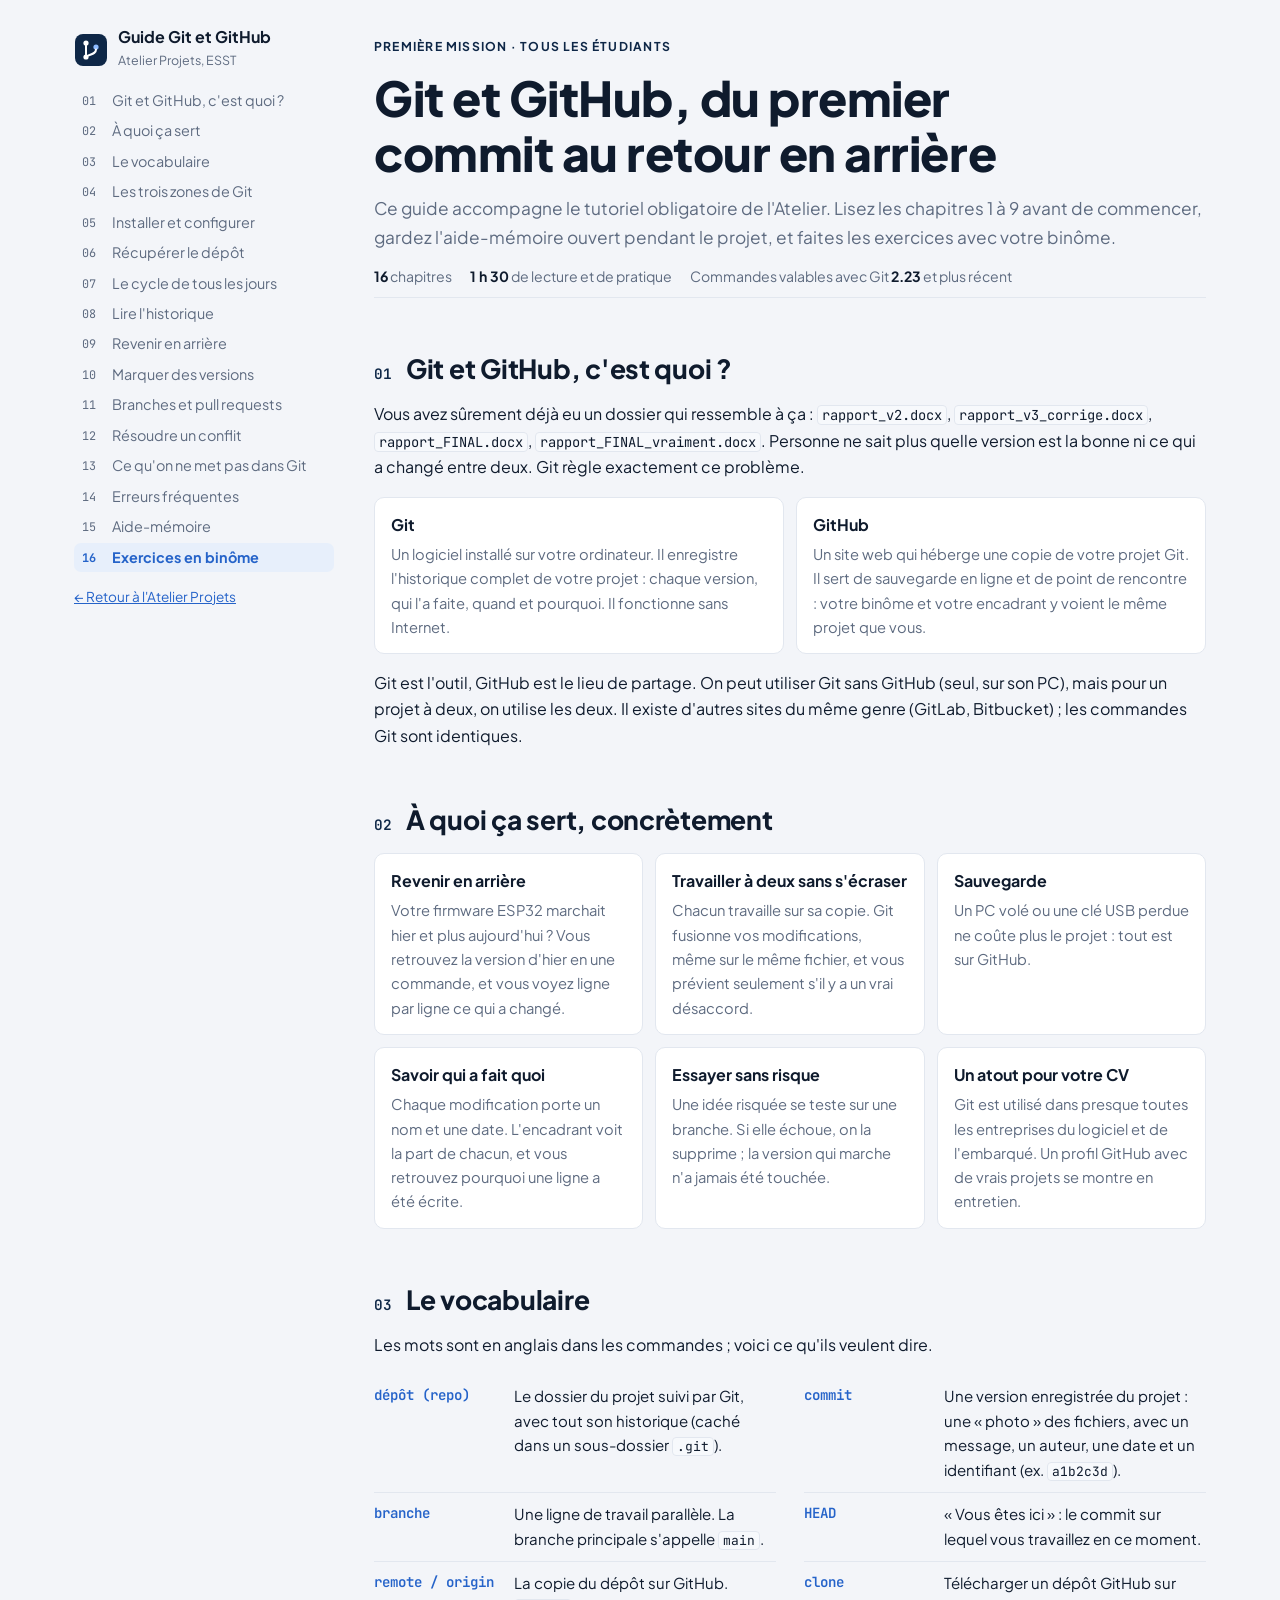
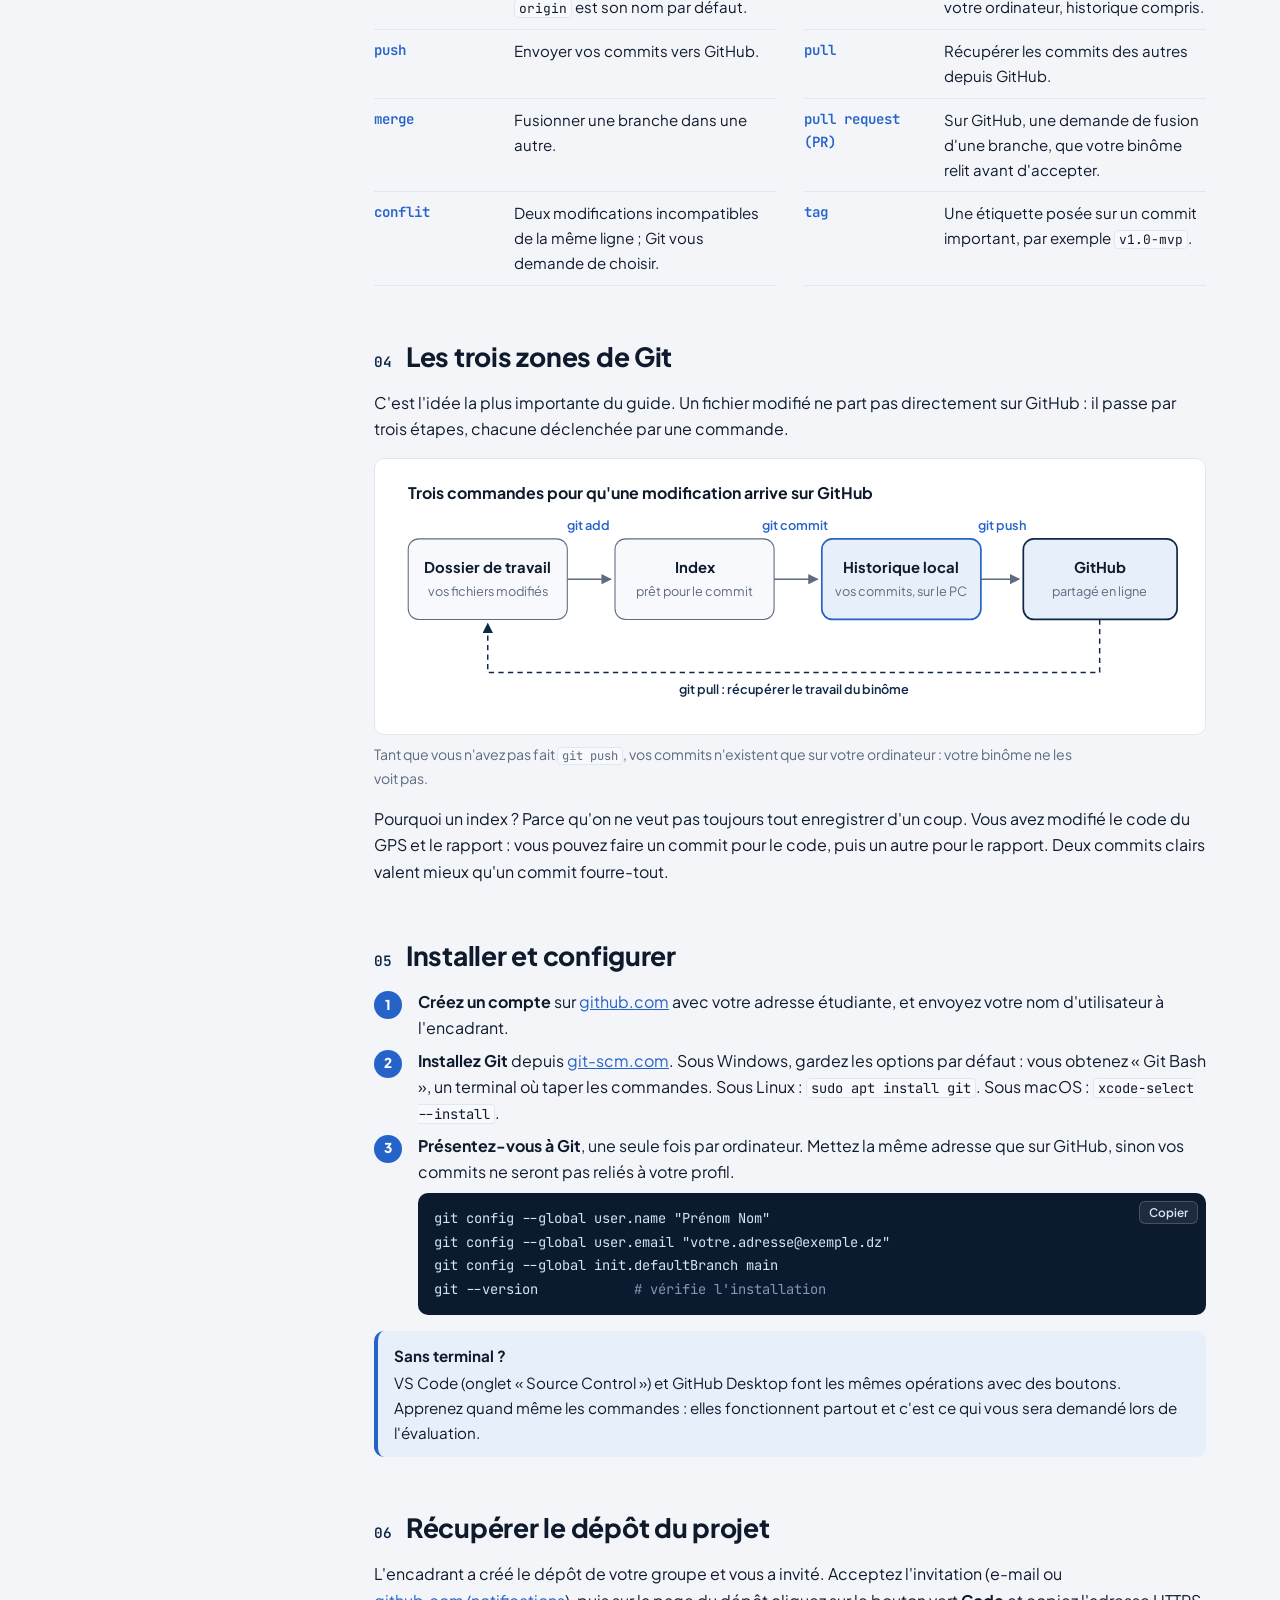
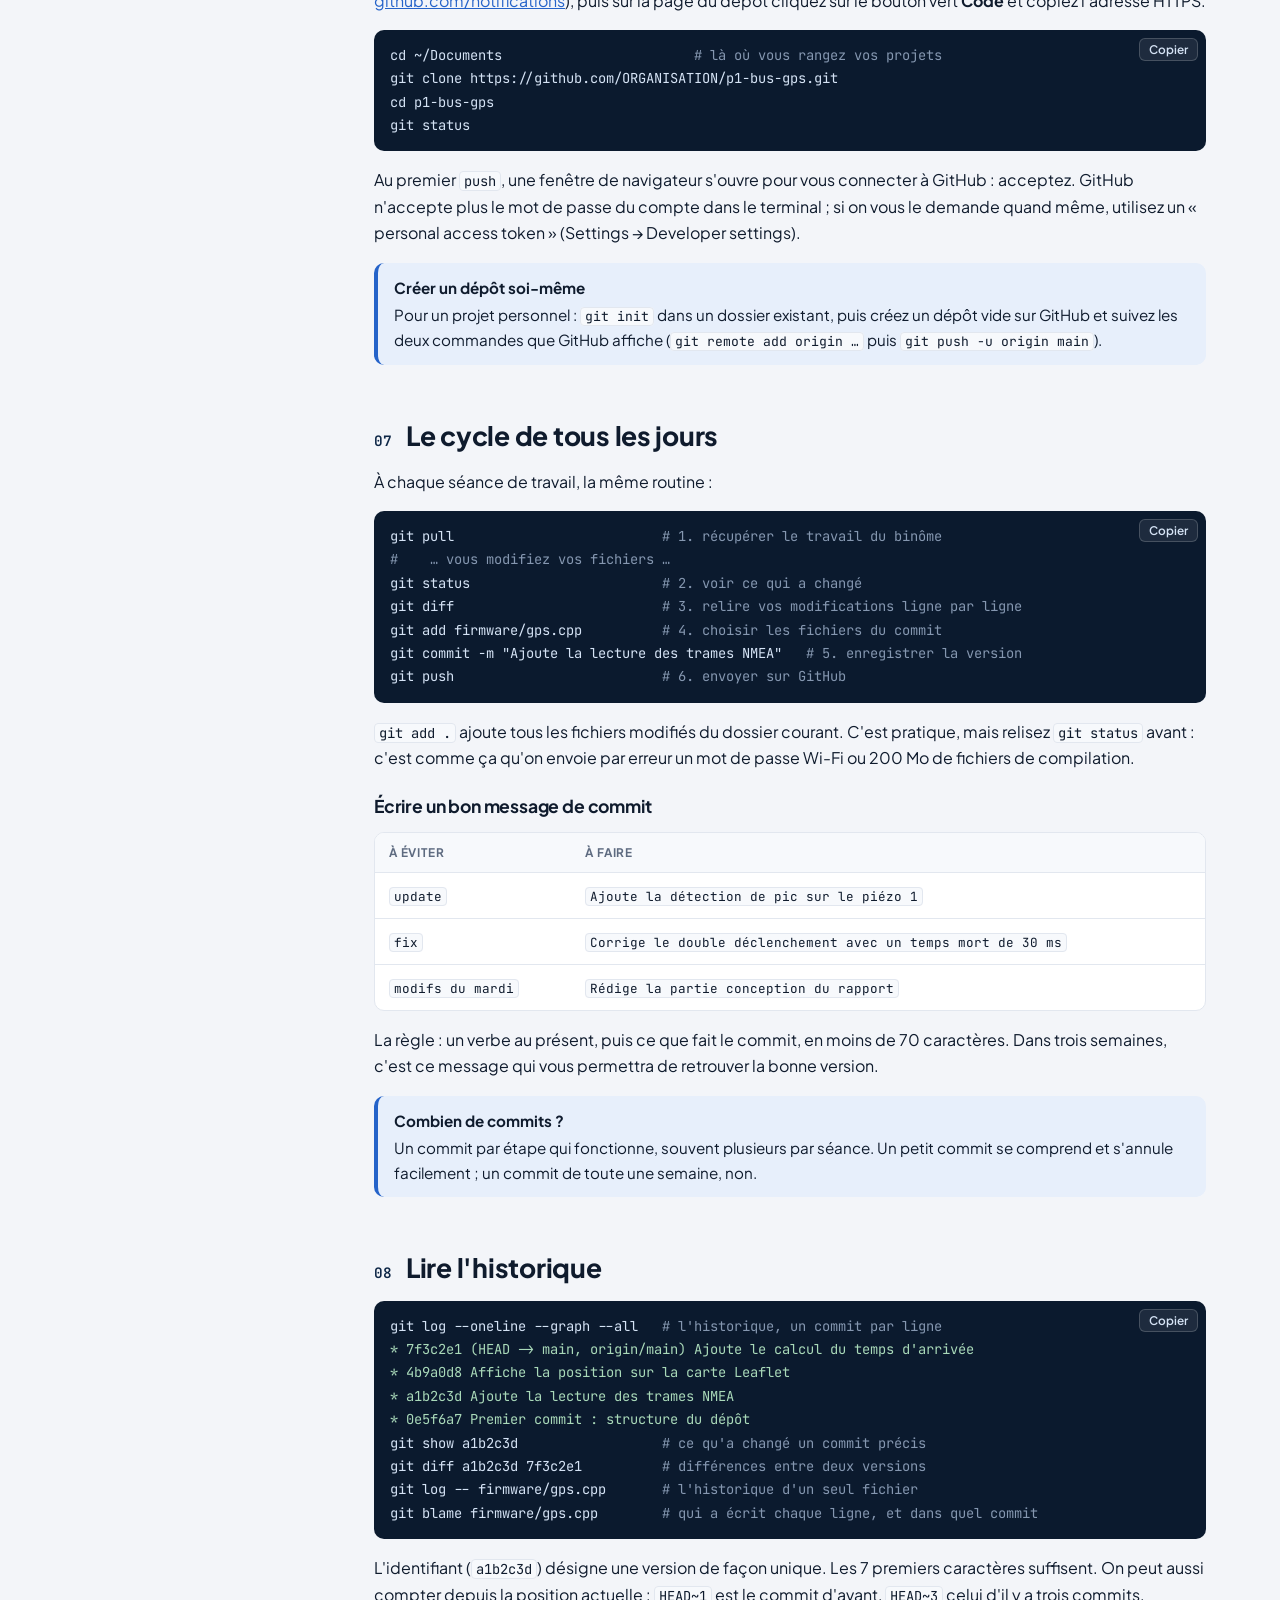
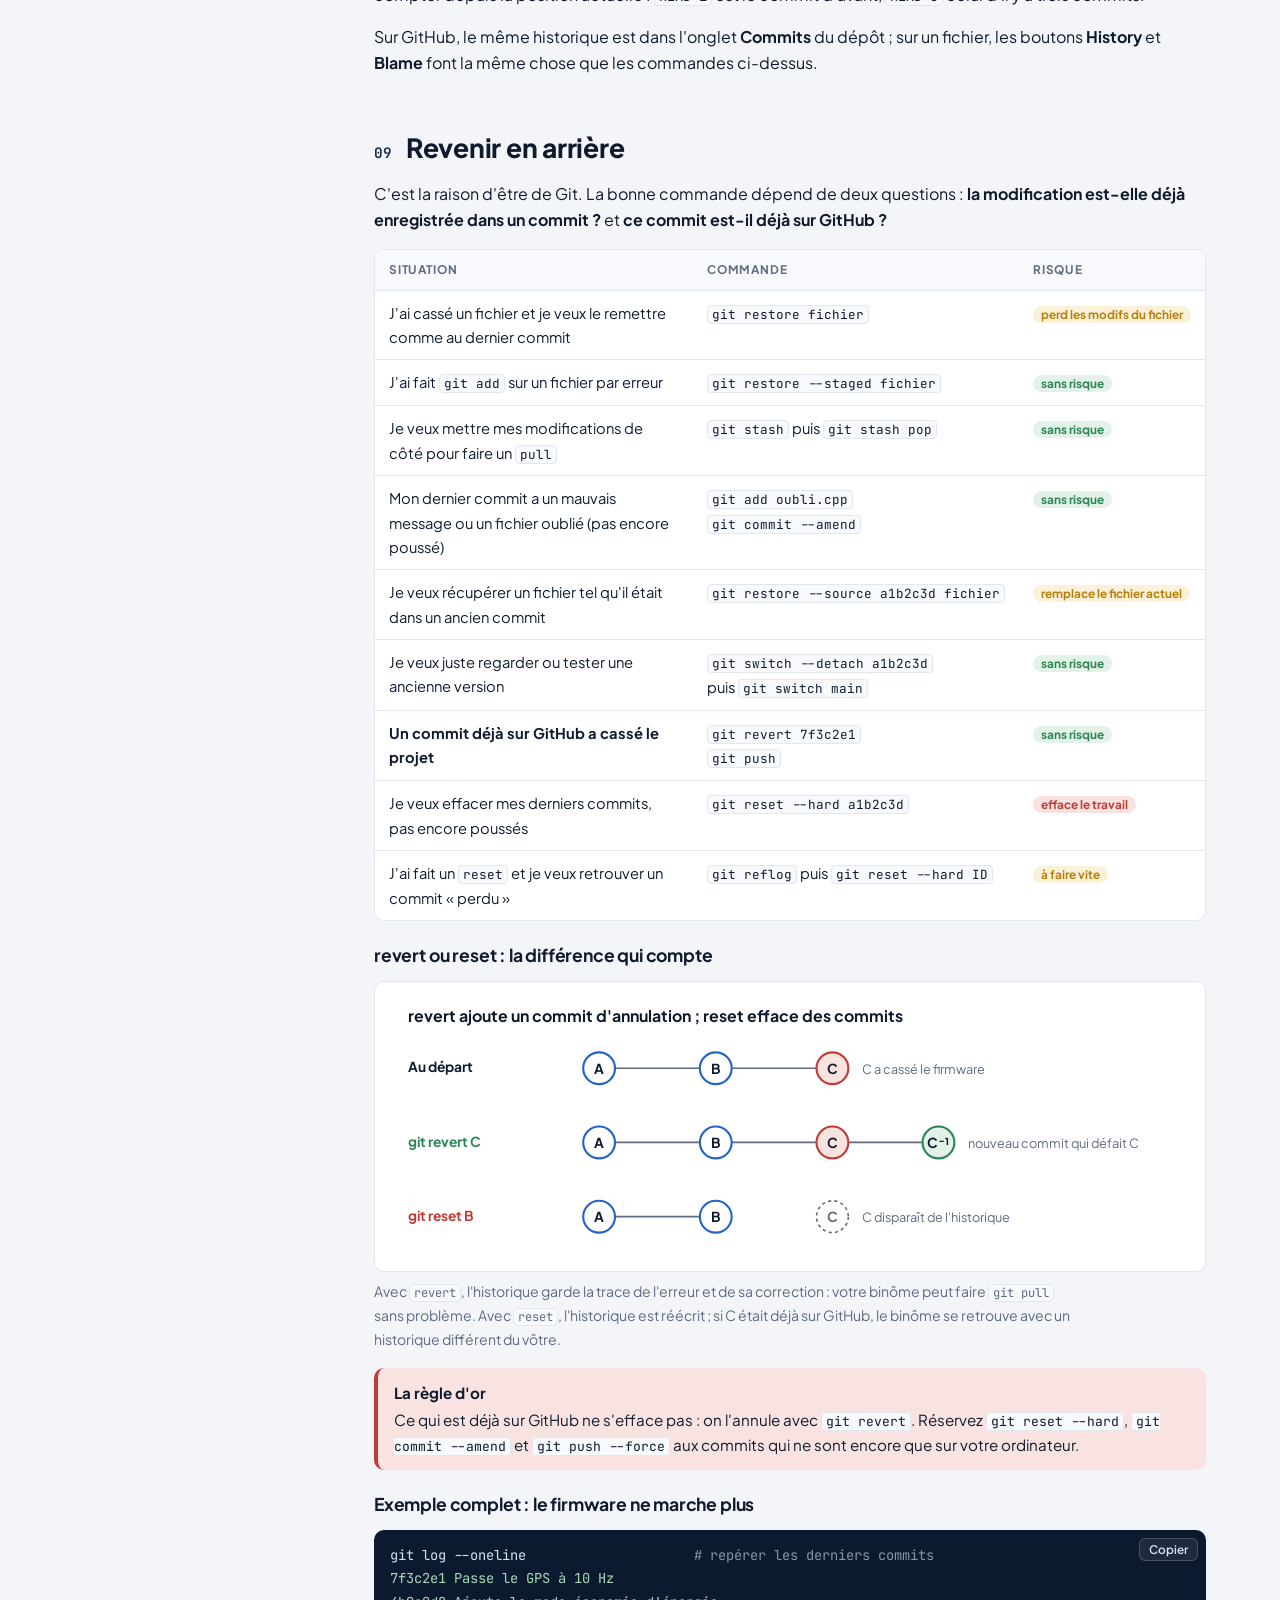
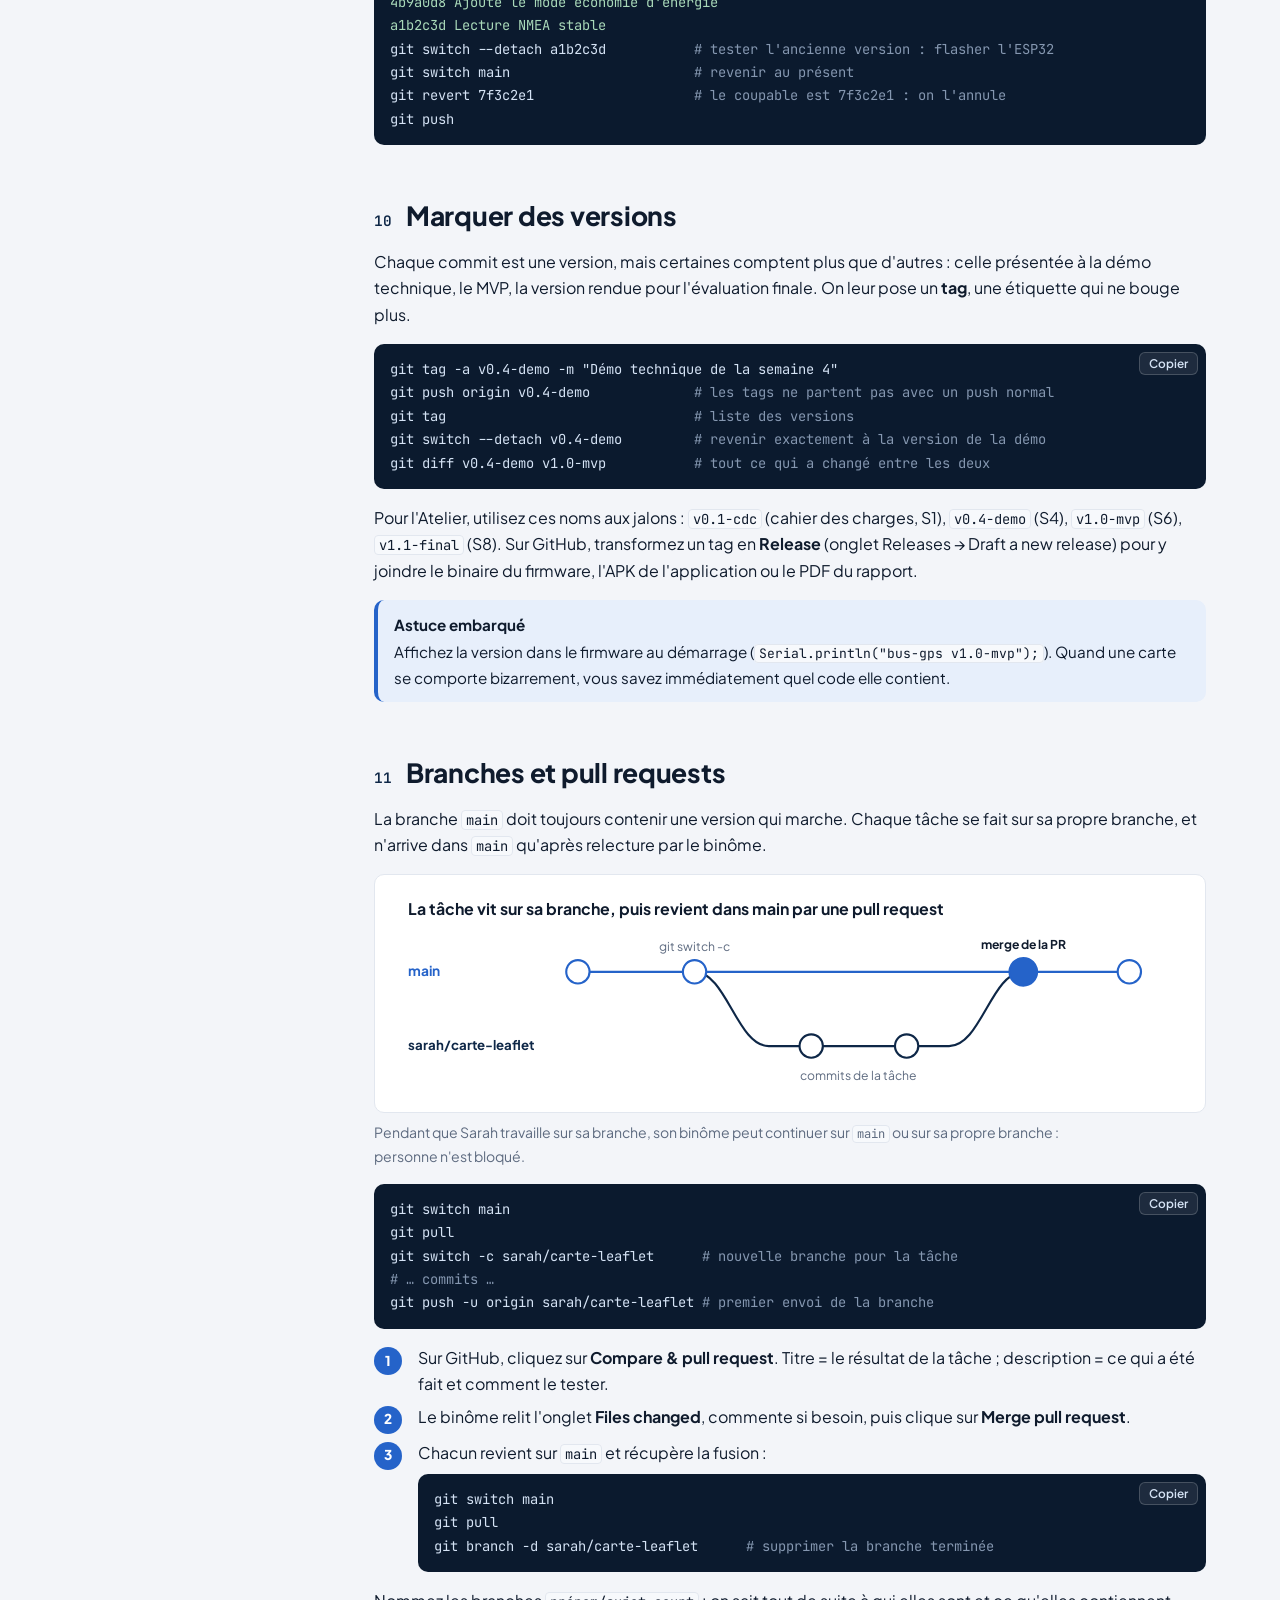
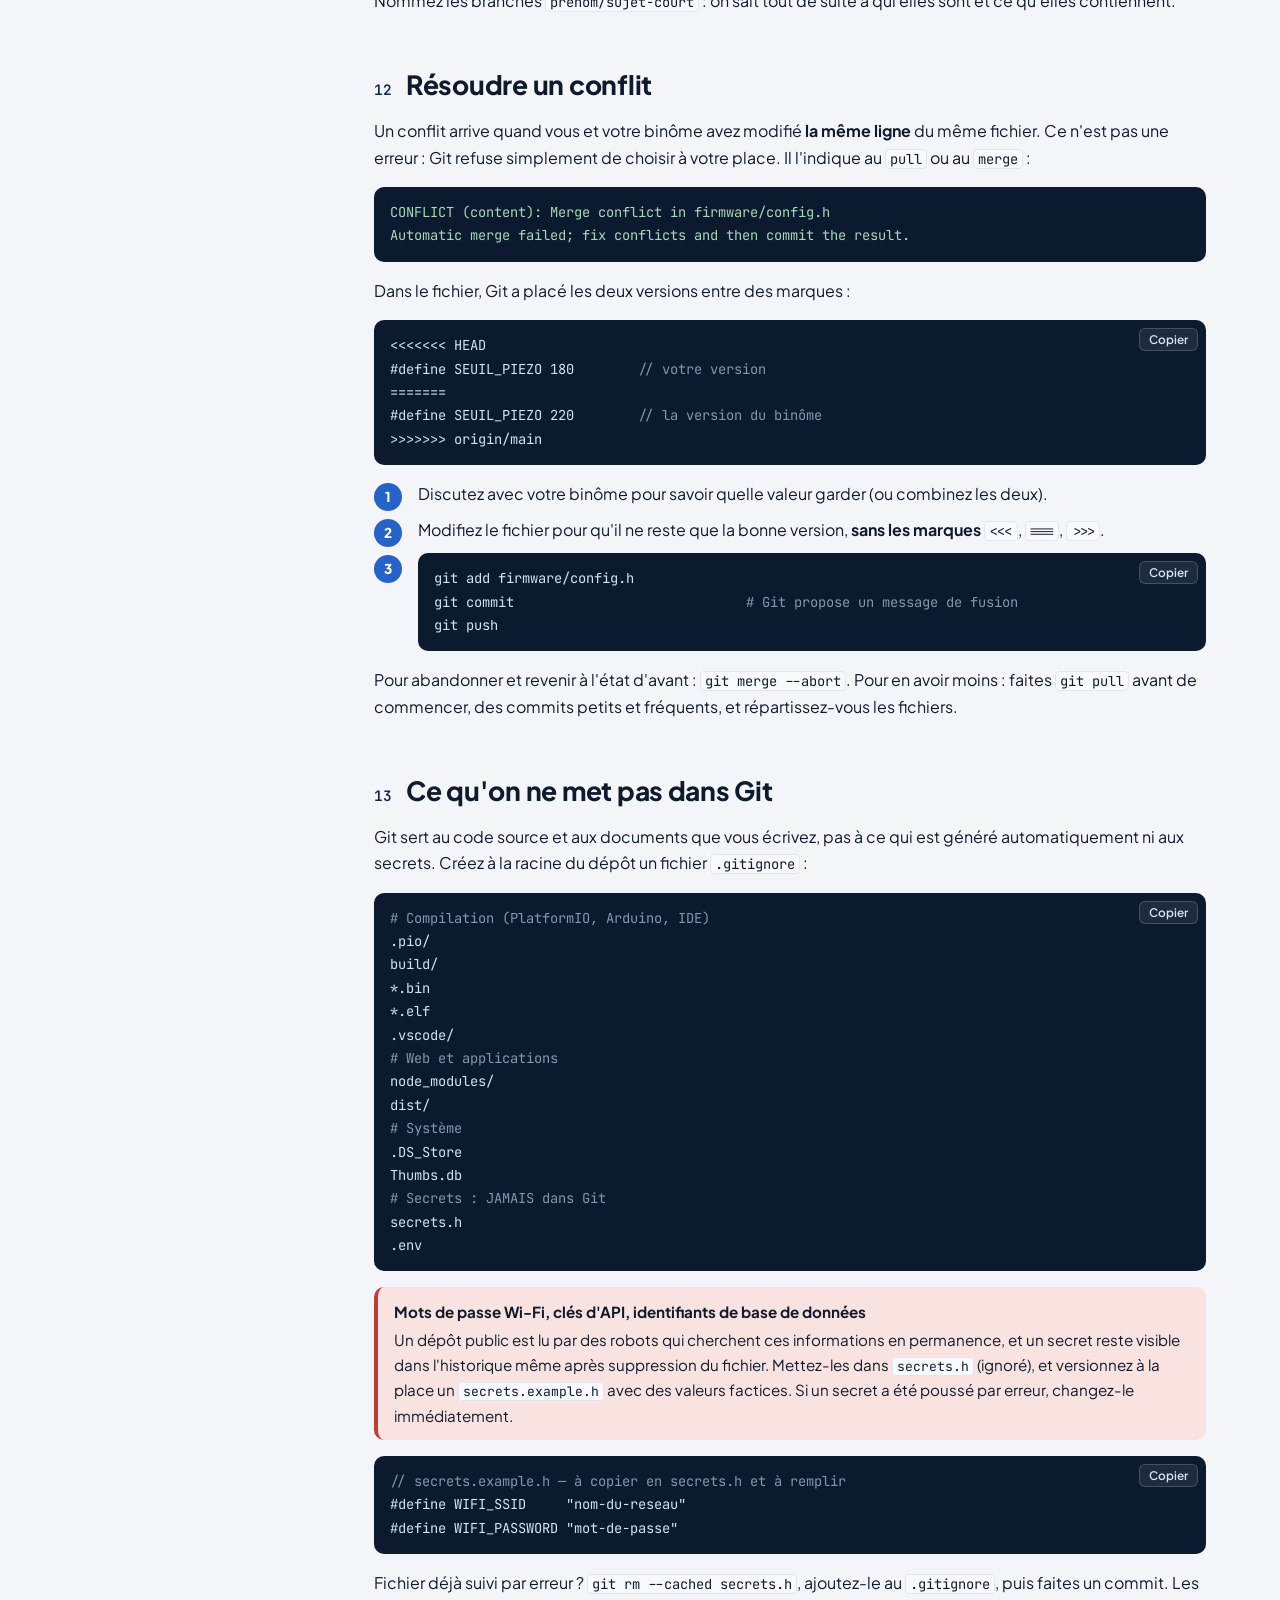
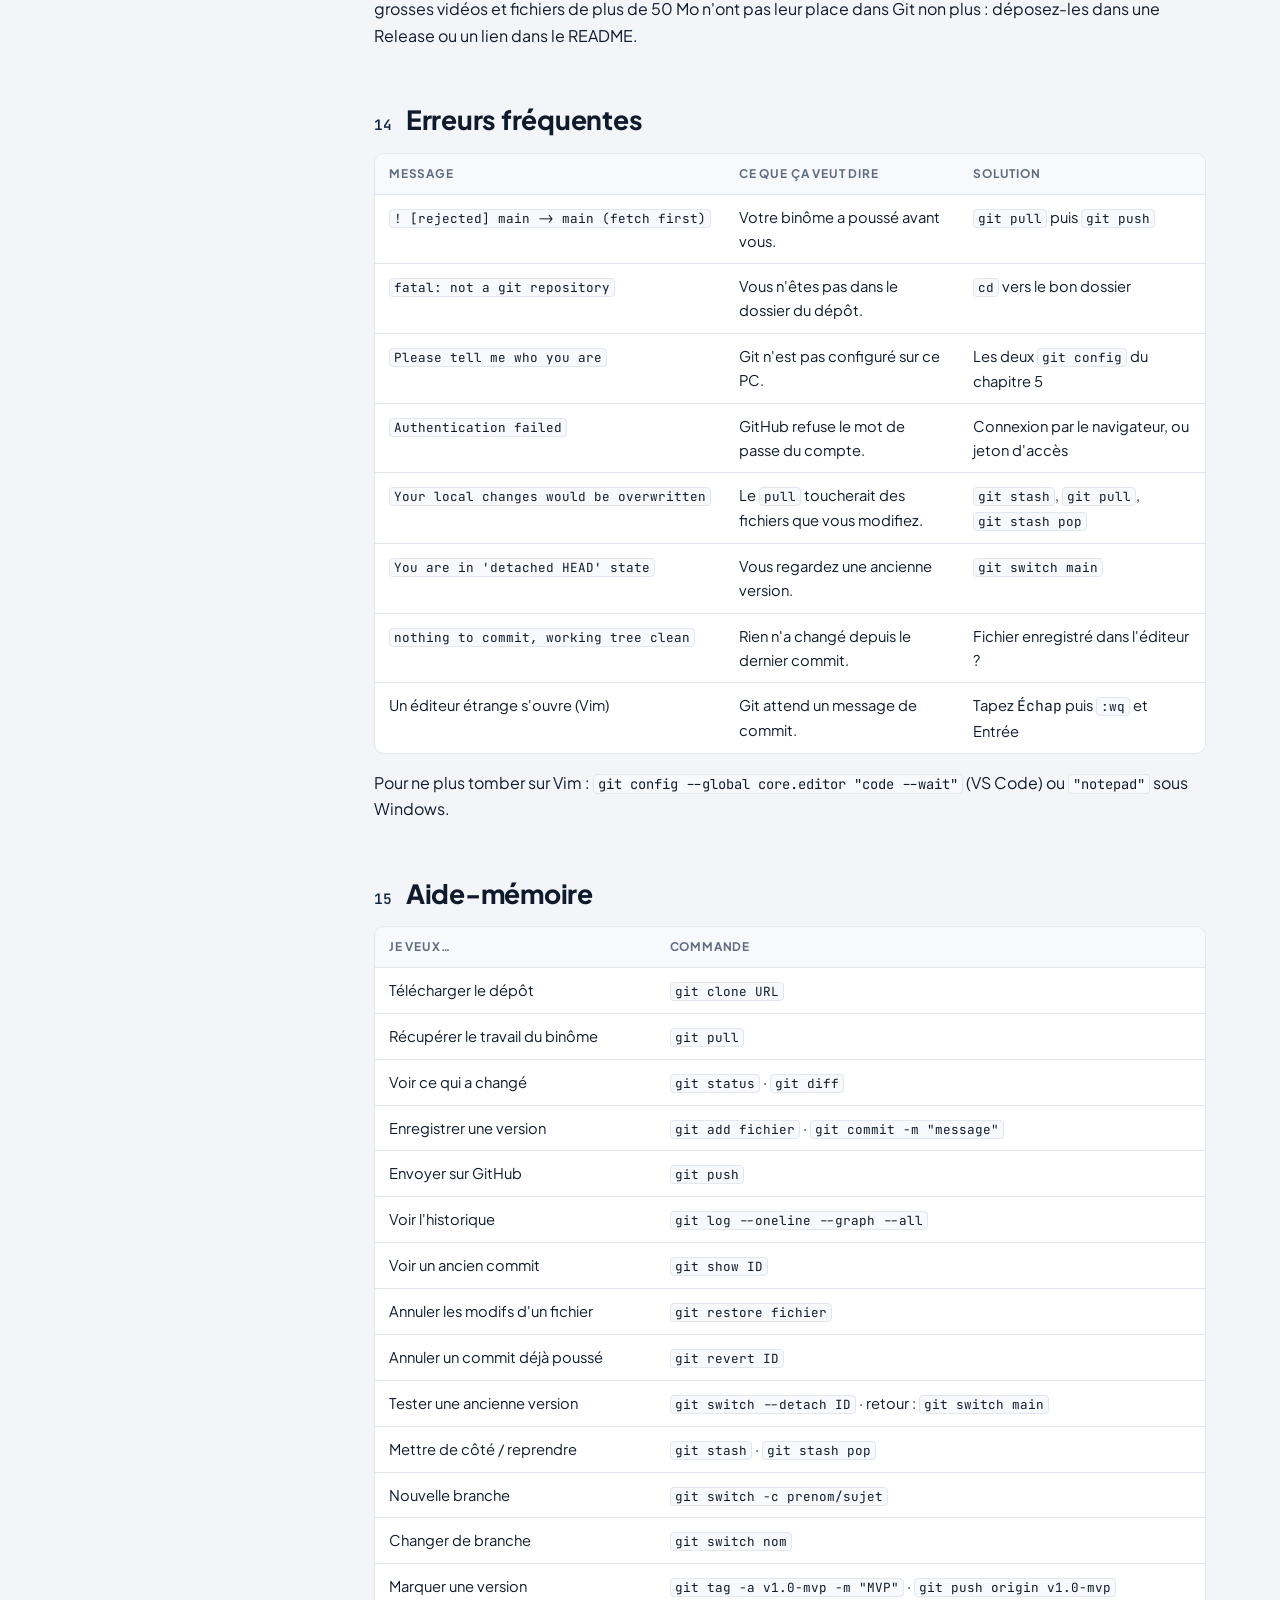
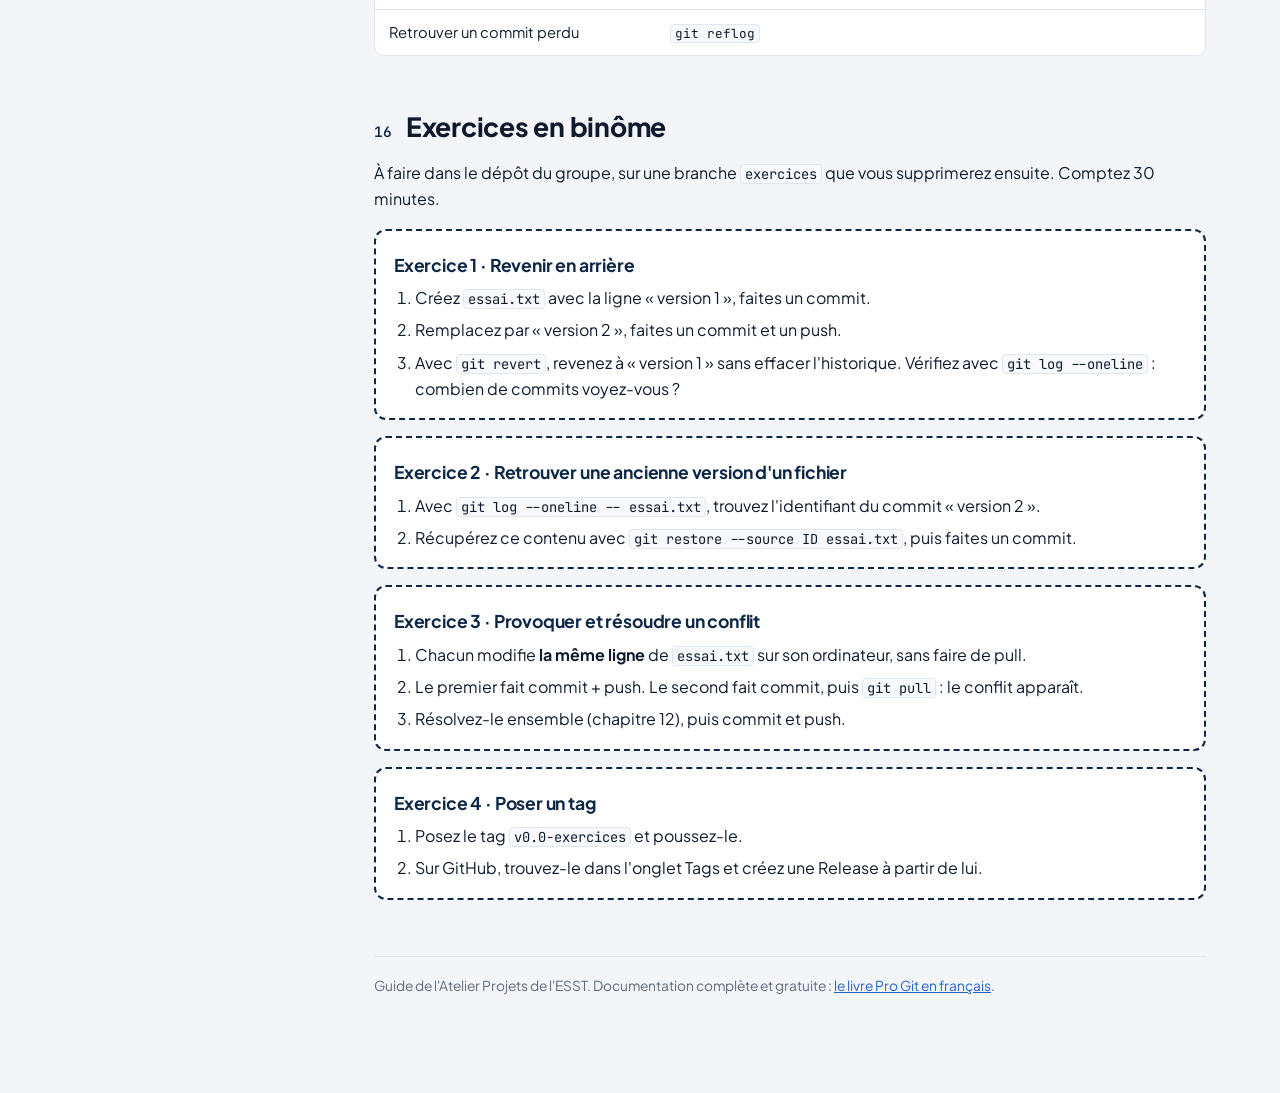
==== commit 8eaba557: "Nouveau design institutionnel ; « soutenance » remplacée par « évaluation finale » Co-Authored-By: C" ====
--- a/guide-git.html
+++ b/guide-git.html
@@ -7,35 +7,35 @@
 <meta name="description" content="Guide Git et GitHub pour les projets L2/L3 de l'ESST : comprendre, enregistrer des versions, revenir en arrière, travailler en binôme.">
 <link rel="preconnect" href="https://fonts.googleapis.com">
 <link rel="preconnect" href="https://fonts.gstatic.com" crossorigin>
-<link rel="stylesheet" href="https://fonts.googleapis.com/css2?family=Atkinson+Hyperlegible:wght@400;700&family=Bricolage+Grotesque:opsz,wght@12..96,500..800&family=JetBrains+Mono:wght@400;600&display=swap">
+<link rel="stylesheet" href="https://fonts.googleapis.com/css2?family=Plus+Jakarta+Sans:wght@400;500;600;700;800&family=JetBrains+Mono:wght@400;600&display=swap">
 </head>
 <body>
 <!--GUIDE-START-->
 <style>
 /* Guide Git — sommaire fixe à gauche, chapitres numérotés (vraie progression), mêmes couleurs que l'Atelier (vernis vert, cuivre). */
 :root {
-  --bg: #f2f4f0; --surface: #ffffff; --surface-2: #f7f9f6; --ink: #16201a; --muted: #5a685f; --line: #d9e1da;
-  --accent: #1d6a48; --accent-ink: #ffffff; --accent-soft: #e2efe7; --copper: #a8642f; --copper-soft: #f6e9dc;
+  --bg: #F3F5F9; --surface: #ffffff; --surface-2: #F7F9FC; --ink: #0F1B2D; --muted: #5E6B80; --line: #E2E7EF;
+  --accent: #2563C9; --accent-ink: #ffffff; --accent-soft: #E7EFFB; --copper: #0E2747; --copper-soft: #E7EFFB;
   --good: #2c8553; --warn: #b7800c; --crit: #bf3d36; --good-soft: #e3f2e8; --warn-soft: #fbf1d9; --crit-soft: #f9e3e1;
-  --code-bg: #111a15; --code-ink: #d6eadc; --code-dim: #8fa89a;
-  --font-display: "Bricolage Grotesque", "Segoe UI", system-ui, sans-serif;
-  --font-body: "Atkinson Hyperlegible", "Segoe UI", system-ui, sans-serif;
+  --code-bg: #0B1A2E; --code-ink: #D5E3F5; --code-dim: #8597B0;
+  --font-display: "Plus Jakarta Sans", "Segoe UI", system-ui, sans-serif;
+  --font-body: "Plus Jakarta Sans", "Segoe UI", system-ui, sans-serif;
   --font-mono: "JetBrains Mono", ui-monospace, "Cascadia Mono", Consolas, monospace;
 }
 @media (prefers-color-scheme: dark) {
   :root:not([data-theme="light"]) {
-    --bg: #0e1411; --surface: #151d18; --surface-2: #1a231e; --ink: #e4ebe6; --muted: #93a39a; --line: #2a362f;
-    --accent: #4cae82; --accent-ink: #08130d; --accent-soft: #1b3327; --copper: #db9a62; --copper-soft: #3a2a1c;
+    --bg: #0D1522; --surface: #141E2E; --surface-2: #19253A; --ink: #E6ECF4; --muted: #96A3B8; --line: #26334A;
+    --accent: #5B93EC; --accent-ink: #08121F; --accent-soft: #1A2C48; --copper: #8DBBFF; --copper-soft: #1A2C48;
     --good: #5cc28a; --warn: #e0b04a; --crit: #ec7a72; --good-soft: #193226; --warn-soft: #362c14; --crit-soft: #3b1f1d;
-    --code-bg: #0a100c; --code-ink: #d6eadc; --code-dim: #7f978a;
+    --code-bg: #08121F; --code-ink: #D5E3F5; --code-dim: #7F91AA;
     color-scheme: dark;
   }
 }
 :root[data-theme="dark"] {
-  --bg: #0e1411; --surface: #151d18; --surface-2: #1a231e; --ink: #e4ebe6; --muted: #93a39a; --line: #2a362f;
-  --accent: #4cae82; --accent-ink: #08130d; --accent-soft: #1b3327; --copper: #db9a62; --copper-soft: #3a2a1c;
+  --bg: #0D1522; --surface: #141E2E; --surface-2: #19253A; --ink: #E6ECF4; --muted: #96A3B8; --line: #26334A;
+  --accent: #5B93EC; --accent-ink: #08121F; --accent-soft: #1A2C48; --copper: #8DBBFF; --copper-soft: #1A2C48;
   --good: #5cc28a; --warn: #e0b04a; --crit: #ec7a72; --good-soft: #193226; --warn-soft: #362c14; --crit-soft: #3b1f1d;
-  --code-bg: #0a100c; --code-ink: #d6eadc; --code-dim: #7f978a;
+  --code-bg: #08121F; --code-ink: #D5E3F5; --code-dim: #7F91AA;
   color-scheme: dark;
 }
 * { box-sizing: border-box; }
@@ -136,7 +136,7 @@
 
 <div class="layout">
 <nav class="toc" aria-label="Sommaire">
-  <a class="brand" href="#top"><svg width="34" height="34" viewBox="0 0 34 34" aria-hidden="true"><rect x="1" y="1" width="32" height="32" rx="8" fill="var(--accent)"/><circle cx="12" cy="10" r="2.6" fill="var(--accent-ink)"/><circle cx="12" cy="24" r="2.6" fill="var(--accent-ink)"/><circle cx="22" cy="14" r="2.6" fill="var(--copper)"/><path d="M12 12.6v8.8M22 16.6c0 4-4 4.4-8 6" stroke="var(--accent-ink)" stroke-width="2" fill="none" stroke-linecap="round"/></svg><div><b>Guide Git et GitHub</b><small>Projets L2/L3 · ESST</small></div></a>
+  <a class="brand" href="#top"><svg width="34" height="34" viewBox="0 0 34 34" aria-hidden="true"><rect x="1" y="1" width="32" height="32" rx="8" fill="#0E2747"/><circle cx="12" cy="10" r="2.6" fill="var(--accent-ink)"/><circle cx="12" cy="24" r="2.6" fill="var(--accent-ink)"/><circle cx="22" cy="14" r="2.6" fill="#8DBBFF"/><path d="M12 12.6v8.8M22 16.6c0 4-4 4.4-8 6" stroke="var(--accent-ink)" stroke-width="2" fill="none" stroke-linecap="round"/></svg><div><b>Guide Git et GitHub</b><small>Atelier Projets, ESST</small></div></a>
   <ol>
     <li><a href="#cest-quoi">Git et GitHub, c'est quoi ?</a></li>
     <li><a href="#pourquoi">À quoi ça sert</a></li>
@@ -240,7 +240,7 @@
 git config --global init.defaultBranch main
 git --version            <span class="c"># vérifie l'installation</span></code></pre></div></li>
     </ol>
-    <div class="note"><b>Sans terminal ?</b>VS Code (onglet « Source Control ») et GitHub Desktop font les mêmes opérations avec des boutons. Apprenez quand même les commandes : elles fonctionnent partout et c'est ce qui sera demandé en soutenance.</div>
+    <div class="note"><b>Sans terminal ?</b>VS Code (onglet « Source Control ») et GitHub Desktop font les mêmes opérations avec des boutons. Apprenez quand même les commandes : elles fonctionnent partout et c'est ce qui vous sera demandé lors de l'évaluation.</div>
   </section>
 
   <section class="ch" id="demarrer">
@@ -350,7 +350,7 @@
 
   <section class="ch" id="versions">
     <header><span class="num">10</span><h2>Marquer des versions</h2></header>
-    <p>Chaque commit est une version, mais certaines comptent plus que d'autres : celle présentée à la démo technique, le MVP, la version de soutenance. On leur pose un <b>tag</b>, une étiquette qui ne bouge plus.</p>
+    <p>Chaque commit est une version, mais certaines comptent plus que d'autres : celle présentée à la démo technique, le MVP, la version rendue pour l'évaluation finale. On leur pose un <b>tag</b>, une étiquette qui ne bouge plus.</p>
 <pre class="cmd"><code>git tag -a v0.4-demo -m "Démo technique de la semaine 4"
 git push origin v0.4-demo             <span class="c"># les tags ne partent pas avec un push normal</span>
 git tag                               <span class="c"># liste des versions</span>
@@ -501,7 +501,7 @@
       <ol><li>Posez le tag <code>v0.0-exercices</code> et poussez-le.</li><li>Sur GitHub, trouvez-le dans l'onglet Tags et créez une Release à partir de lui.</li></ol></div>
   </section>
 
-  <footer>Guide de l'Atelier Projets ESST · Projets L2/L3. Documentation complète et gratuite : <a href="https://git-scm.com/book/fr/v2" target="_blank" rel="noopener">le livre Pro Git en français</a>.</footer>
+  <footer>Guide de l'Atelier Projets de l'ESST. Documentation complète et gratuite : <a href="https://git-scm.com/book/fr/v2" target="_blank" rel="noopener">le livre Pro Git en français</a>.</footer>
 </main>
 </div>
 
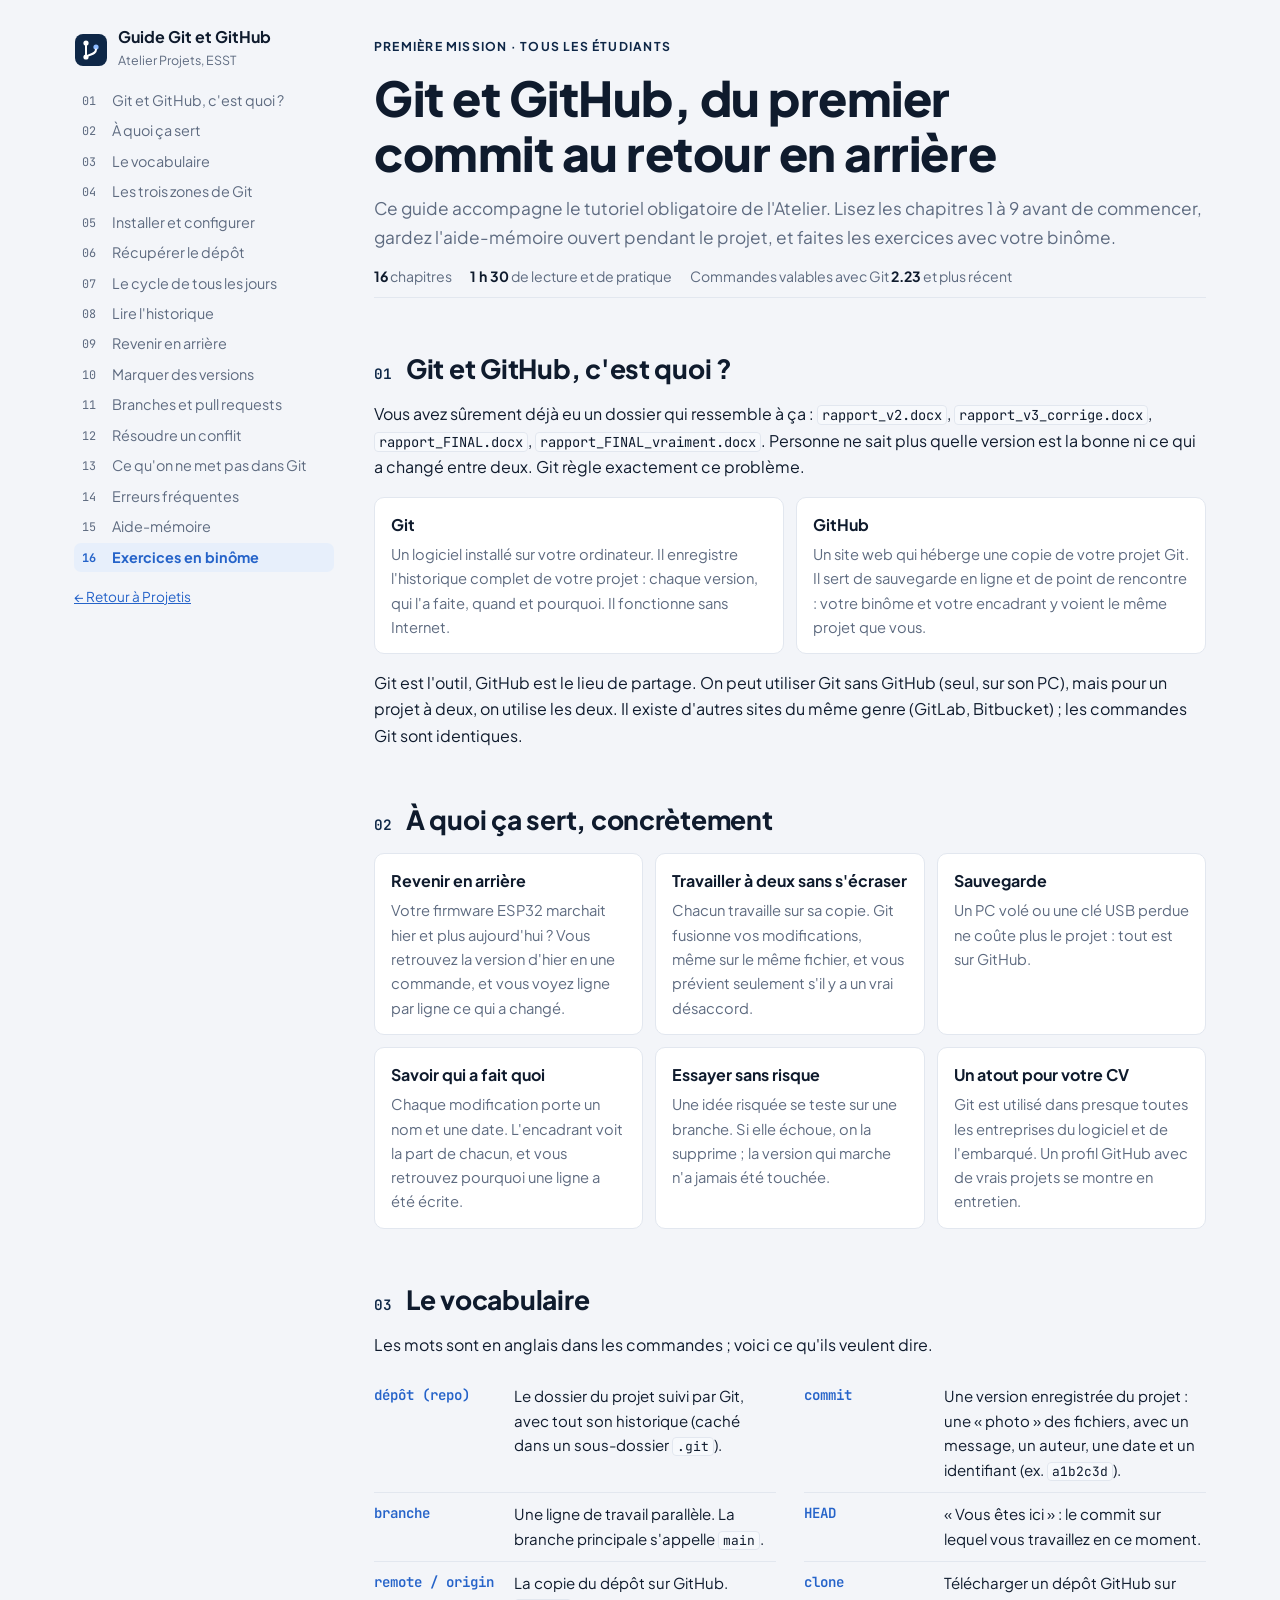
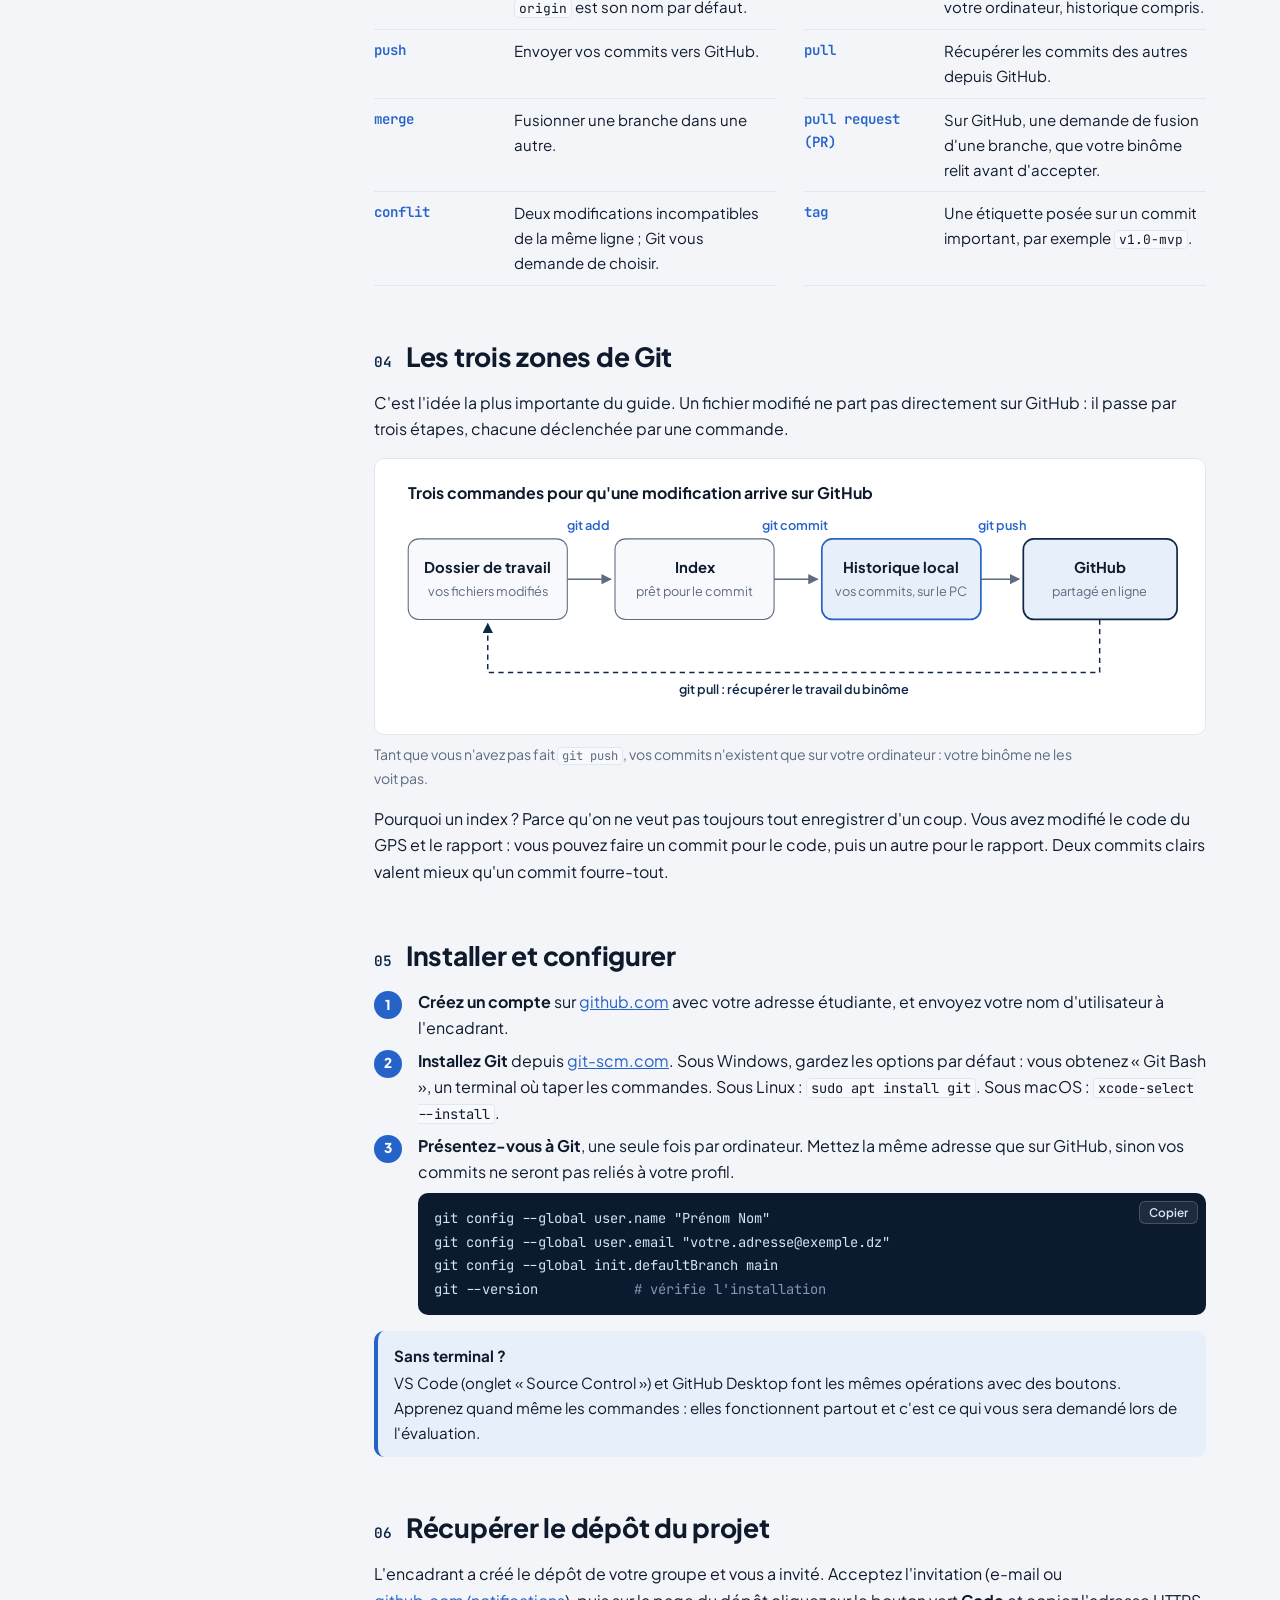
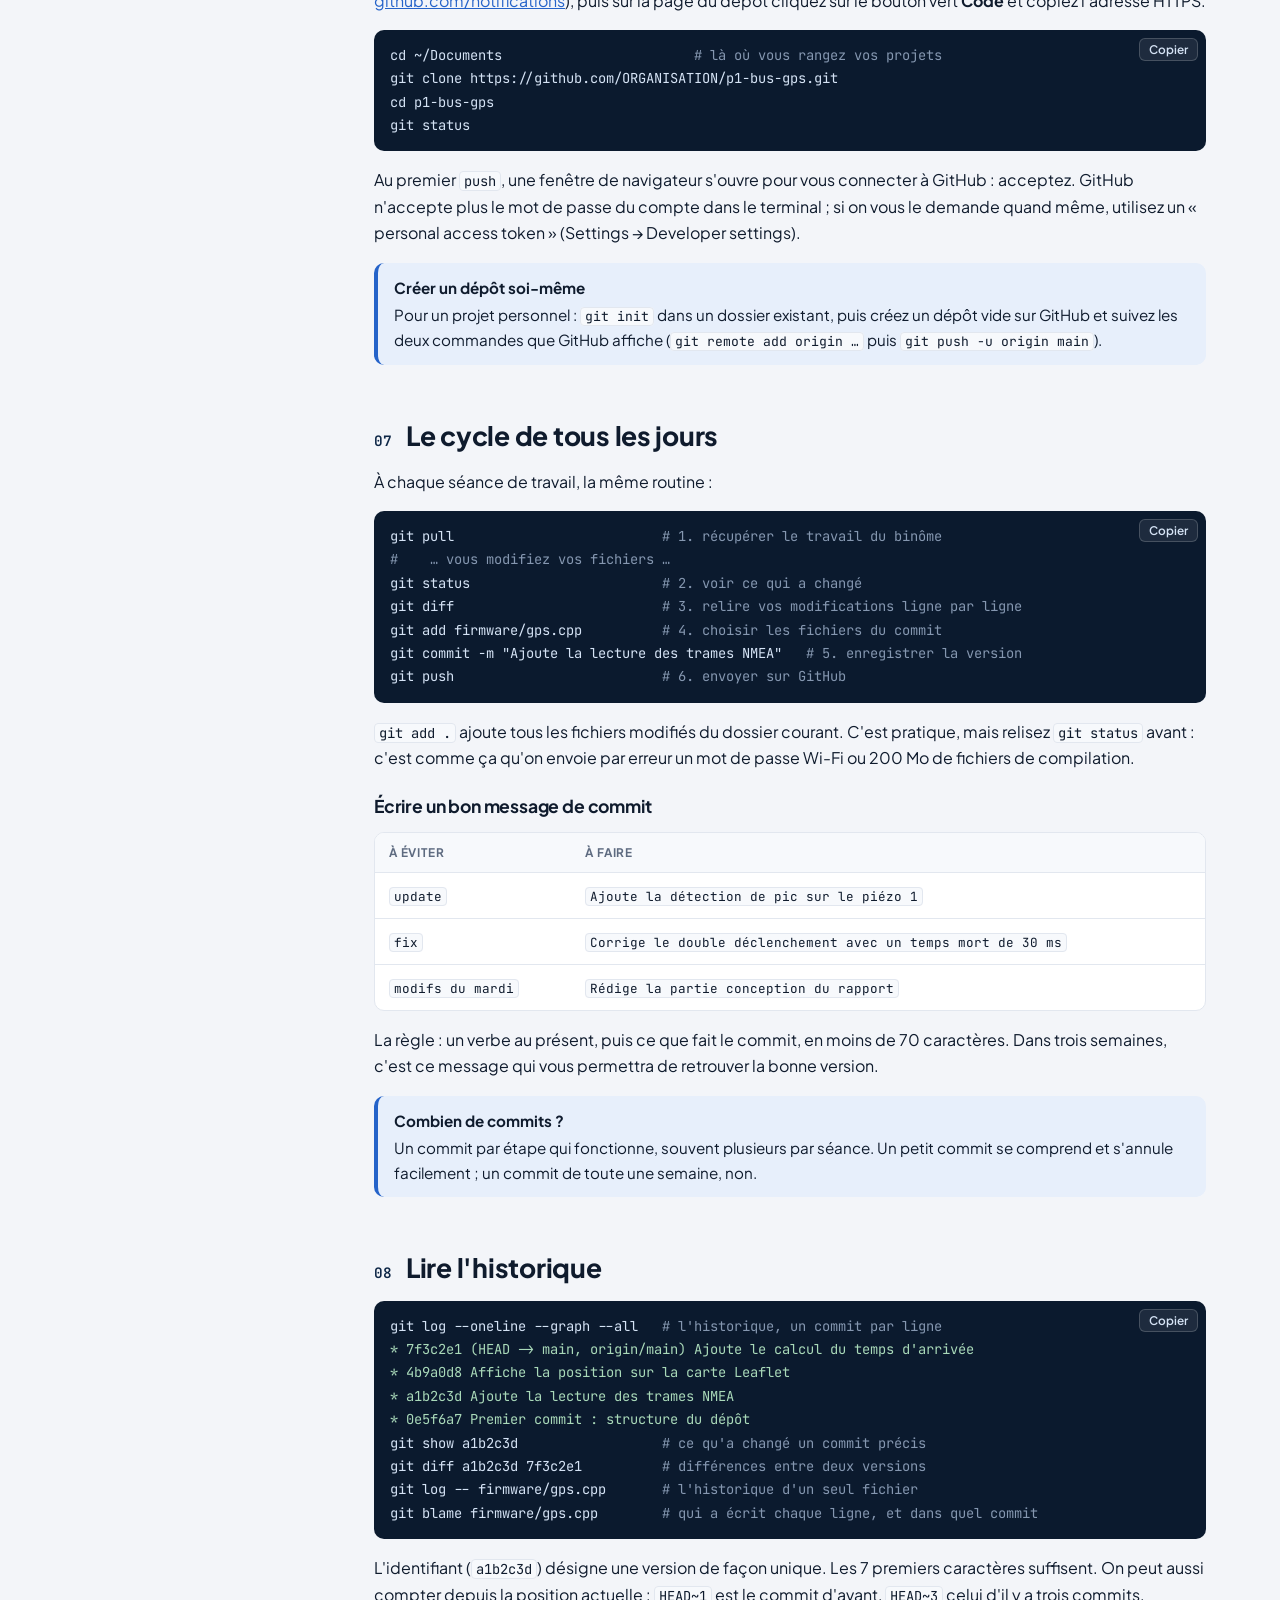
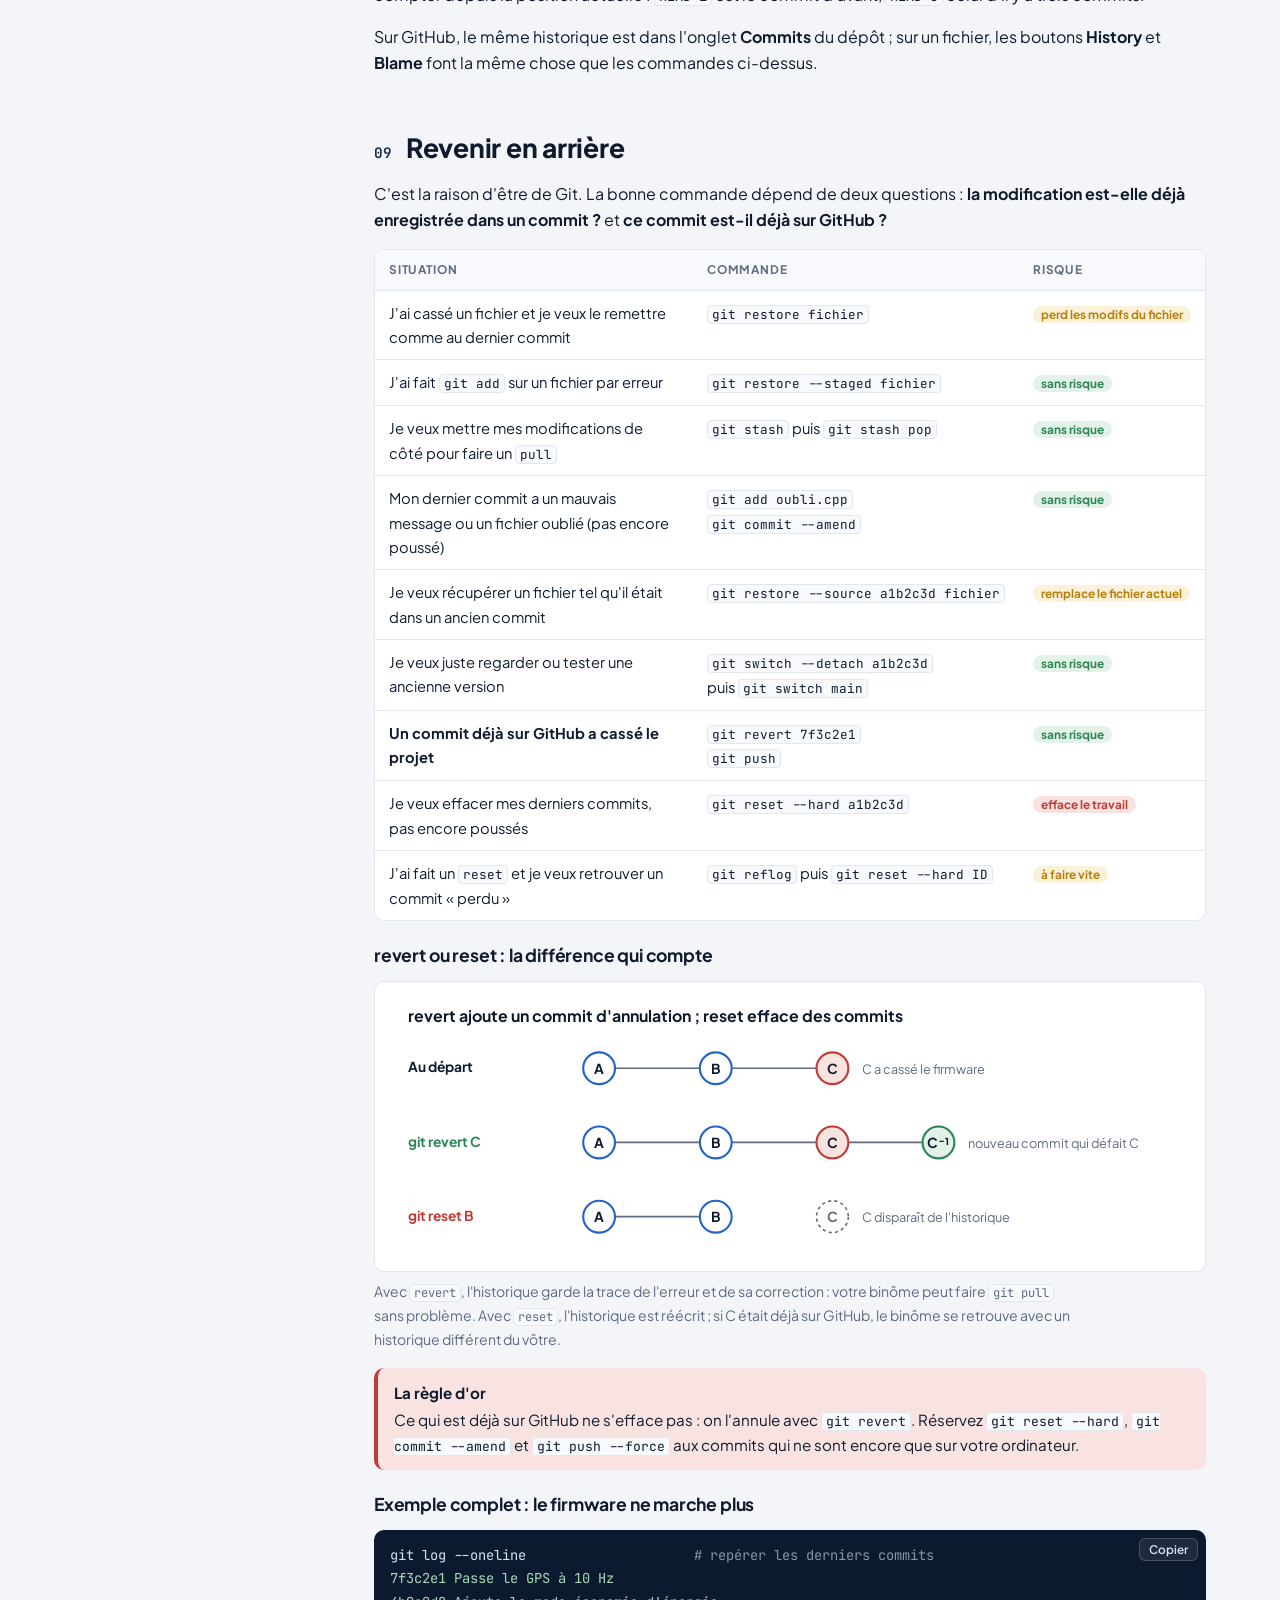
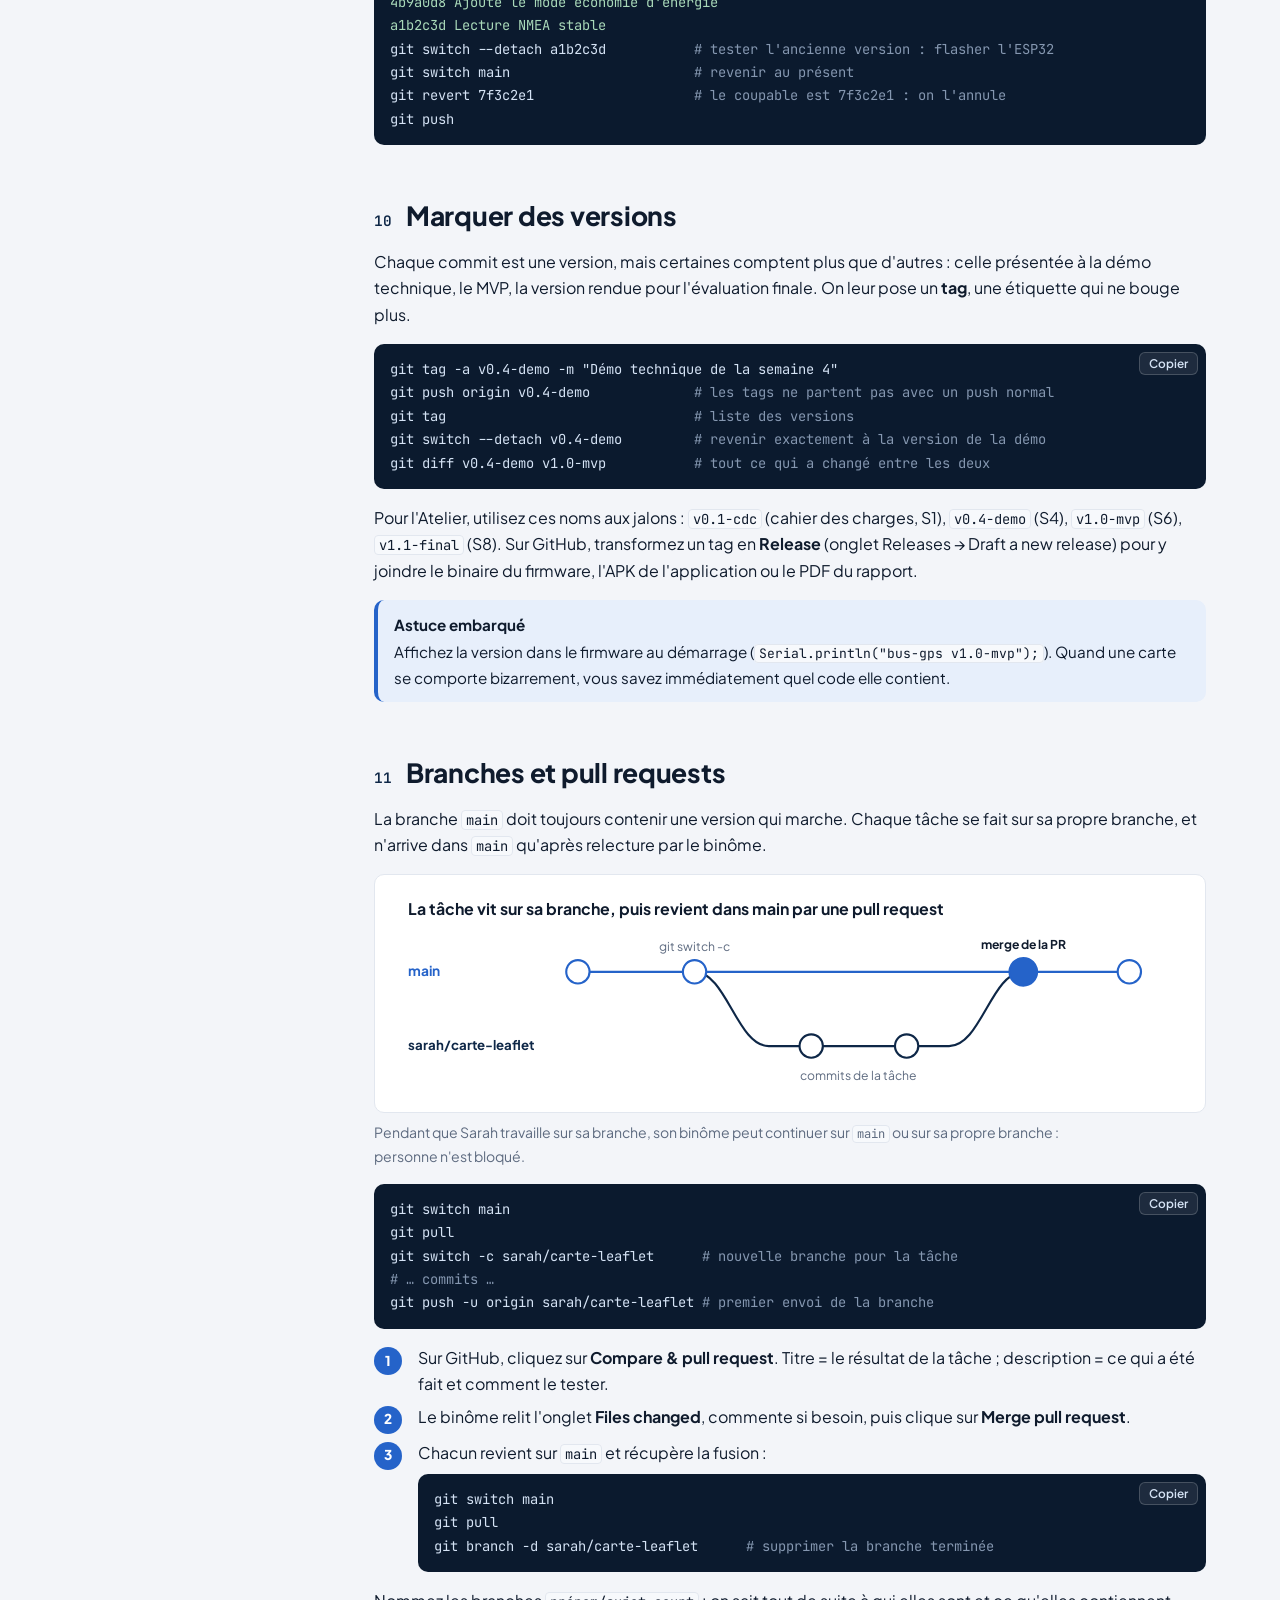
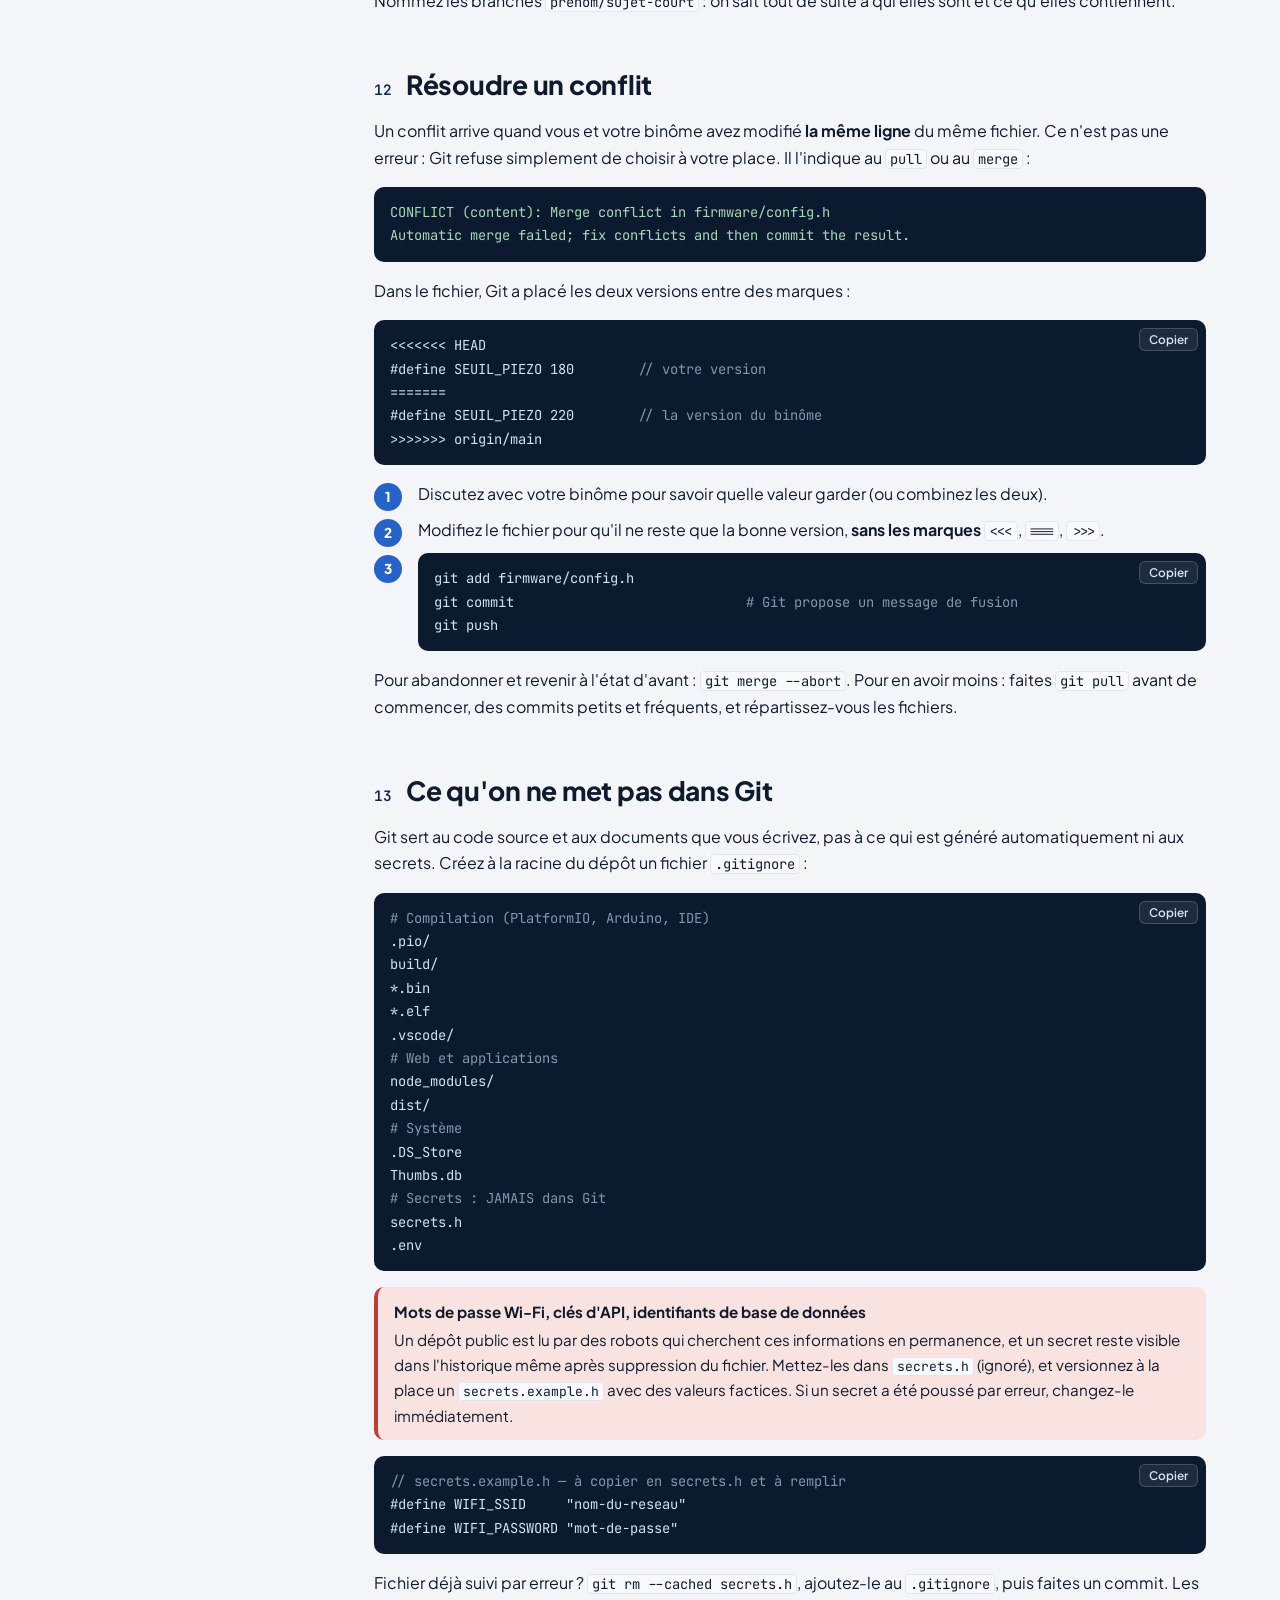
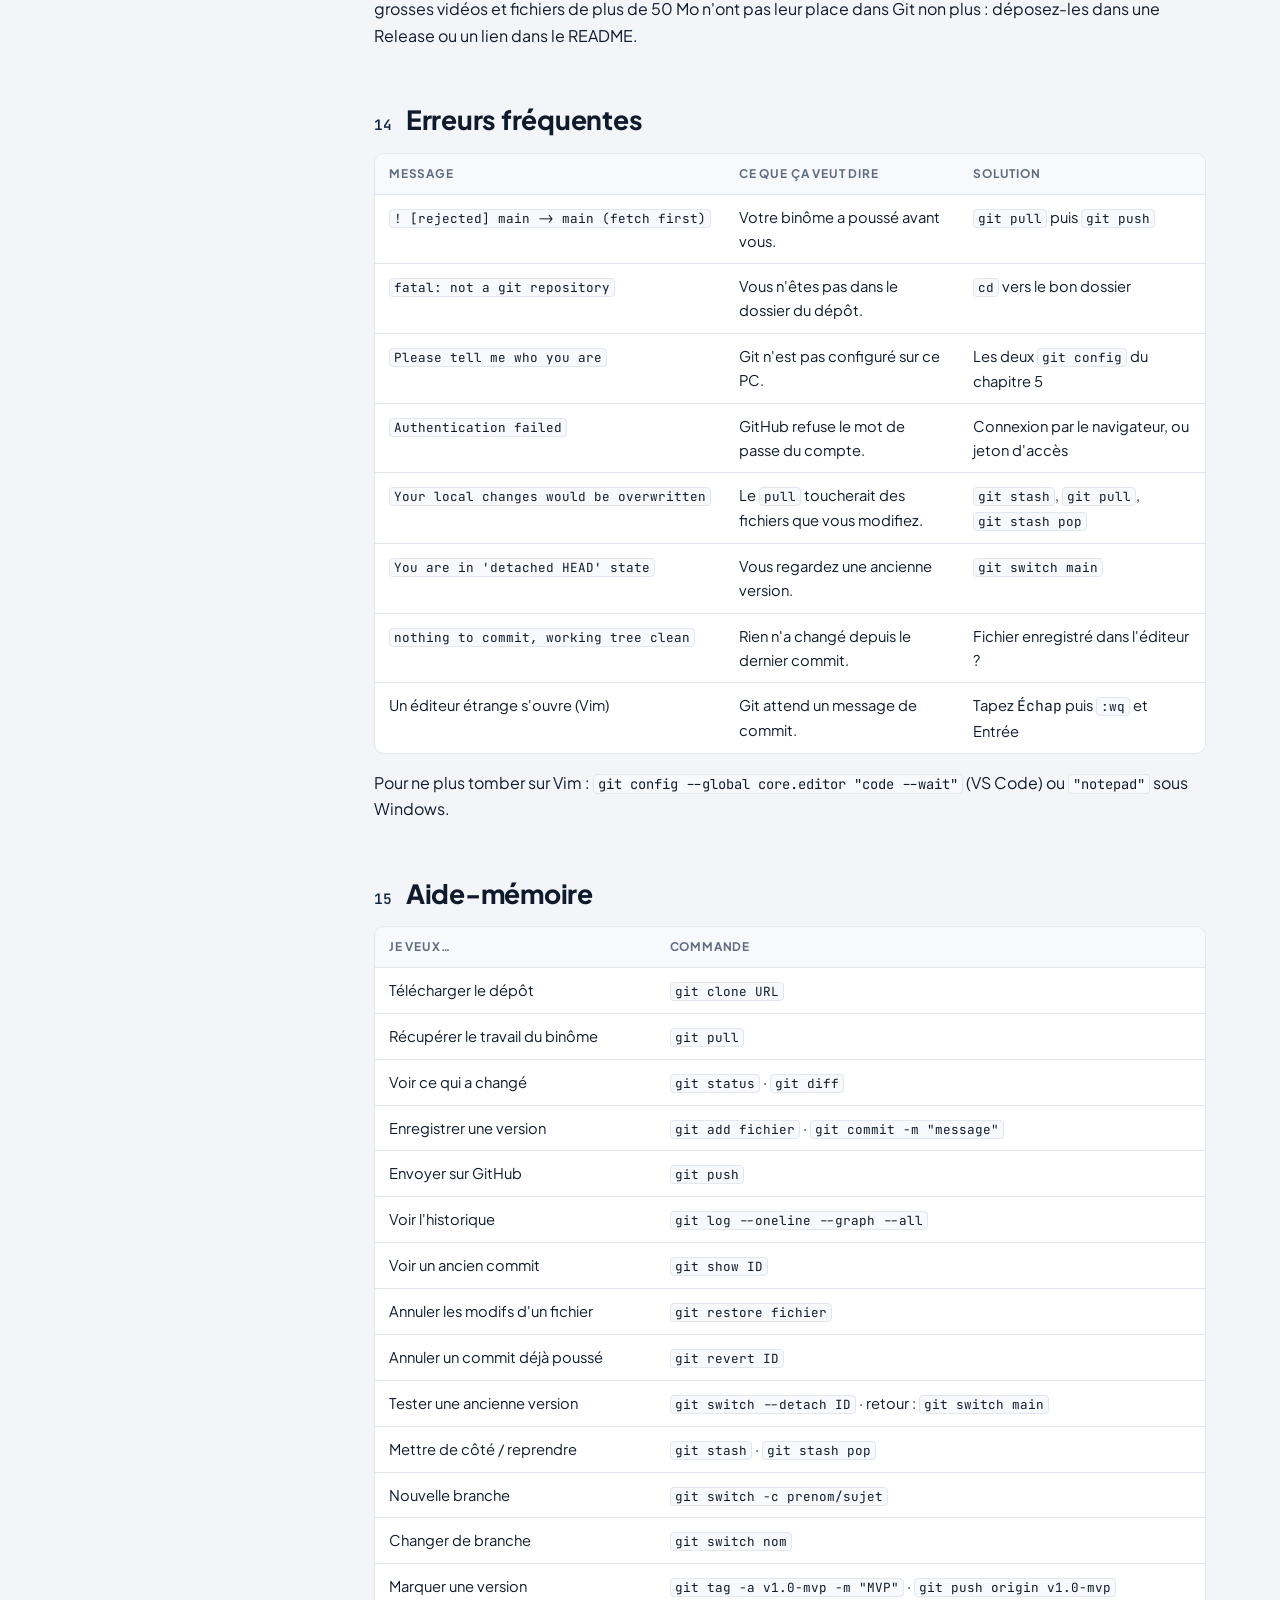
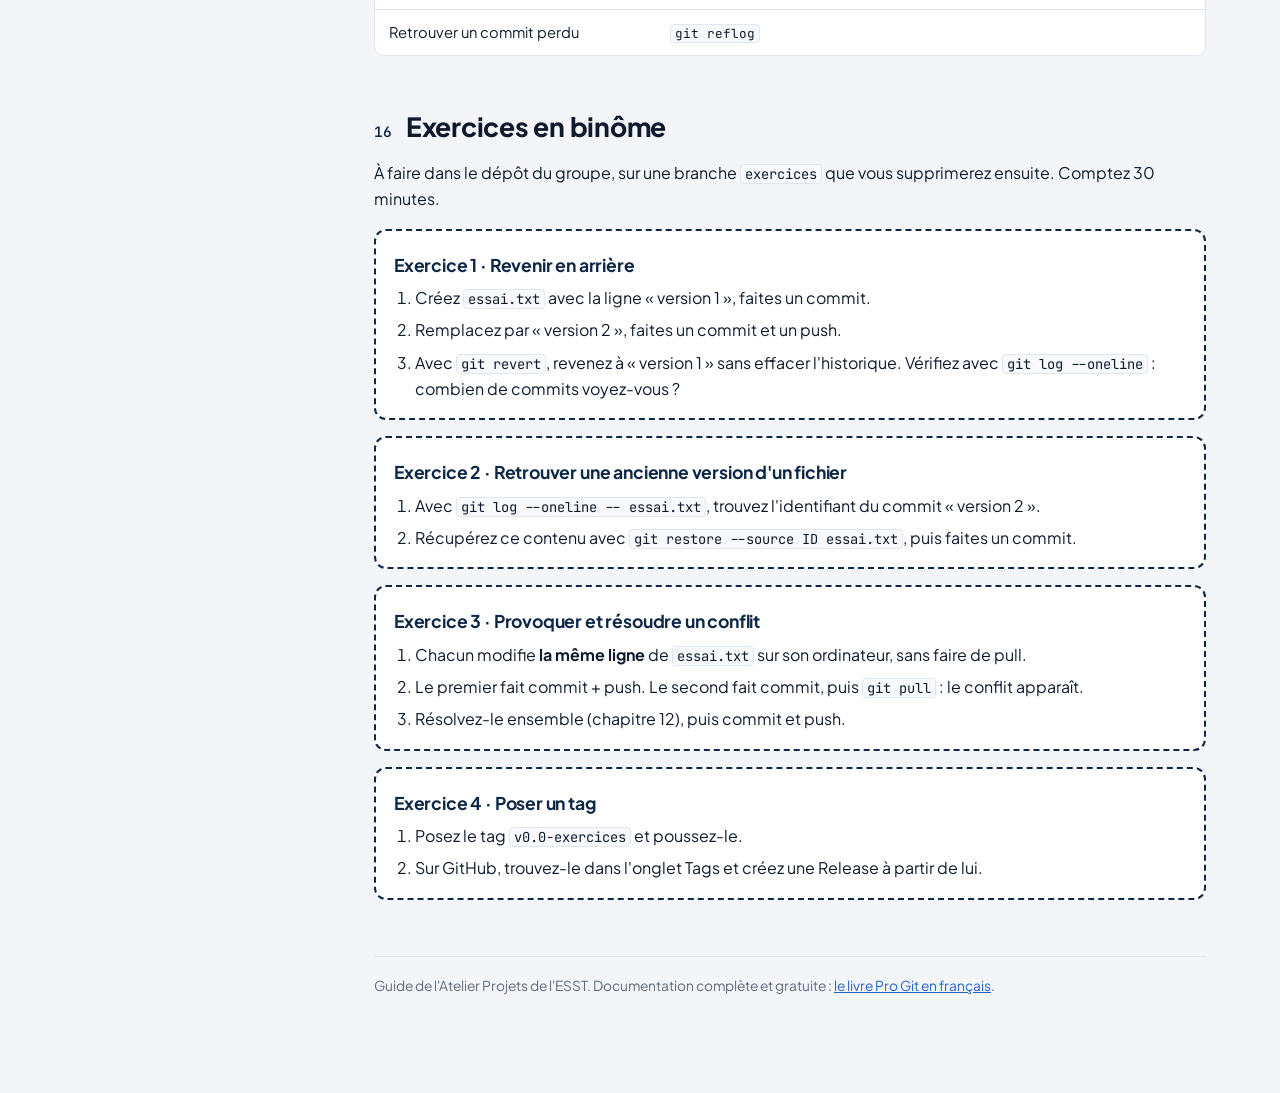
==== commit ce7b9fee: "Update guide-git.html" ====
--- a/guide-git.html
+++ b/guide-git.html
@@ -155,7 +155,7 @@
     <li><a href="#aide-memoire">Aide-mémoire</a></li>
     <li><a href="#exercices">Exercices en binôme</a></li>
   </ol>
-  <a class="back" href="index.html">← Retour à l'Atelier Projets</a>
+  <a class="back" href="index.html">← Retour à Projetis</a>
 </nav>
 
 <main id="top">
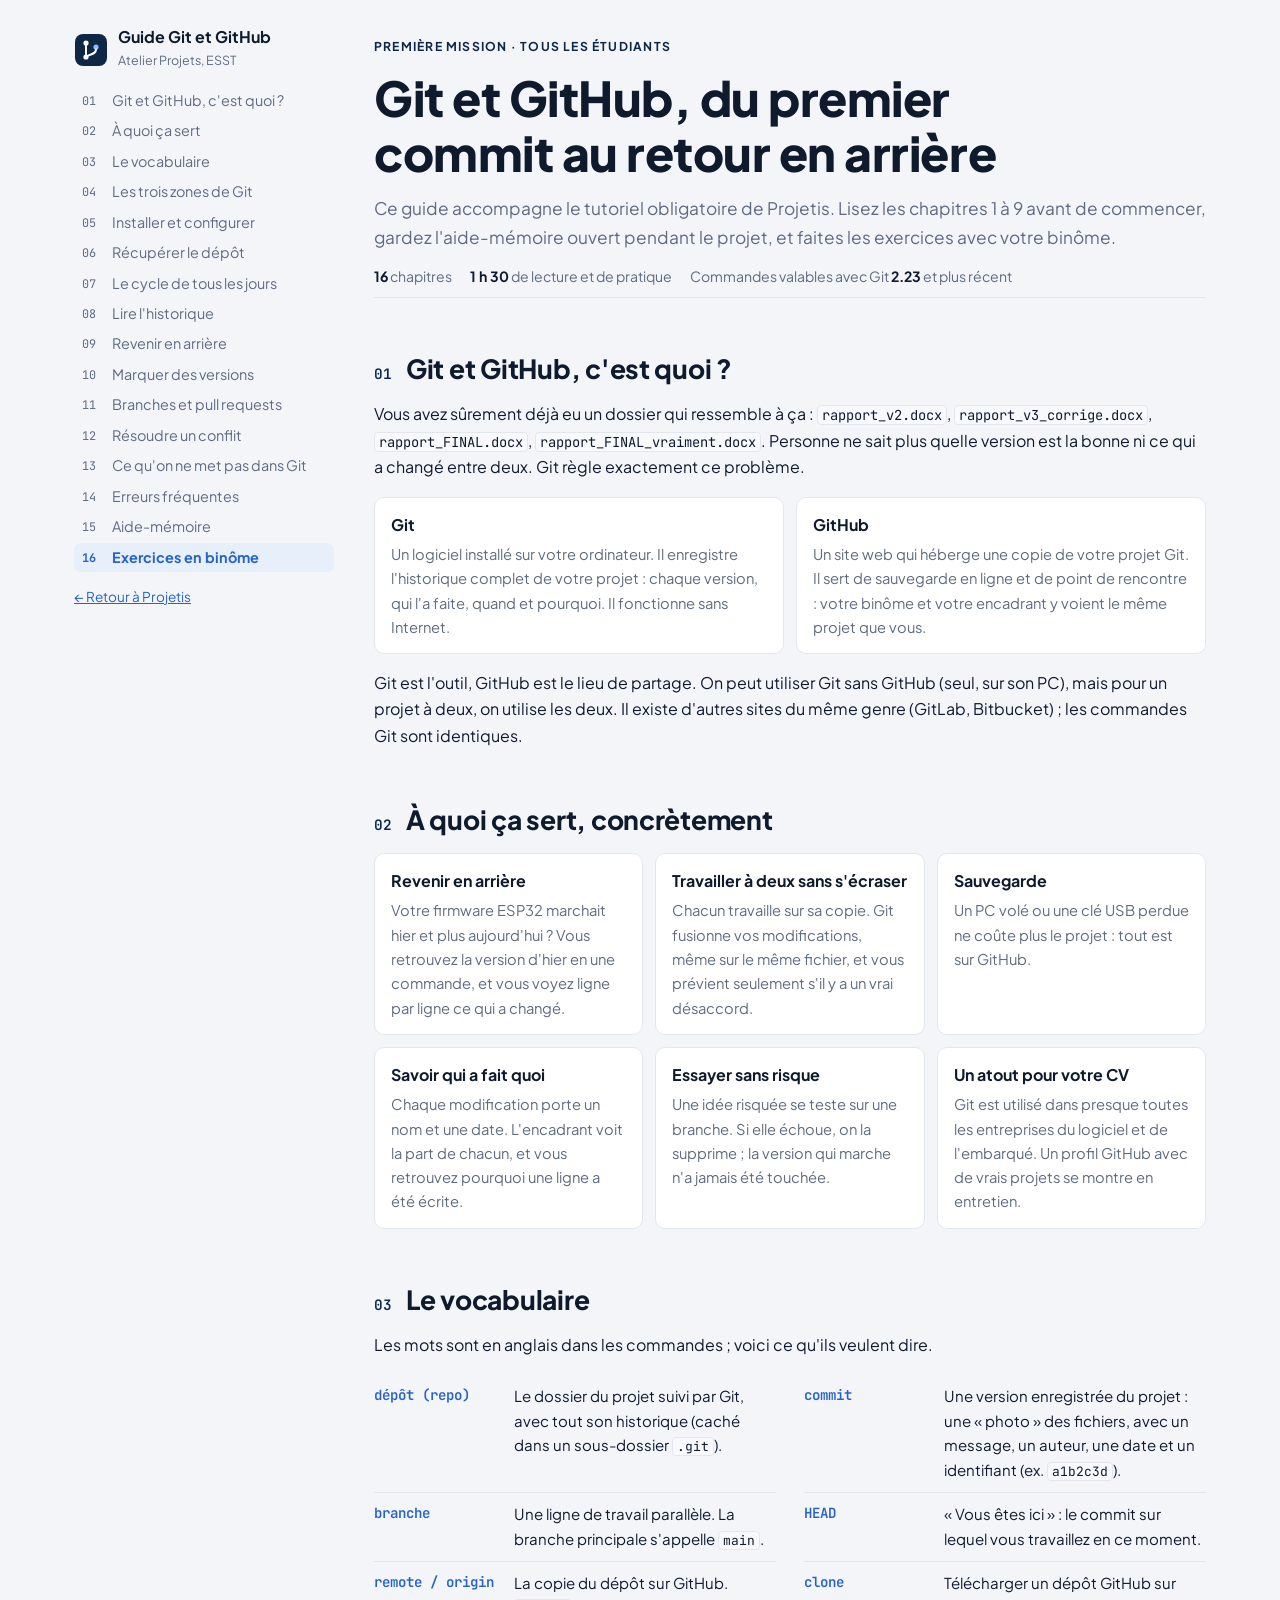
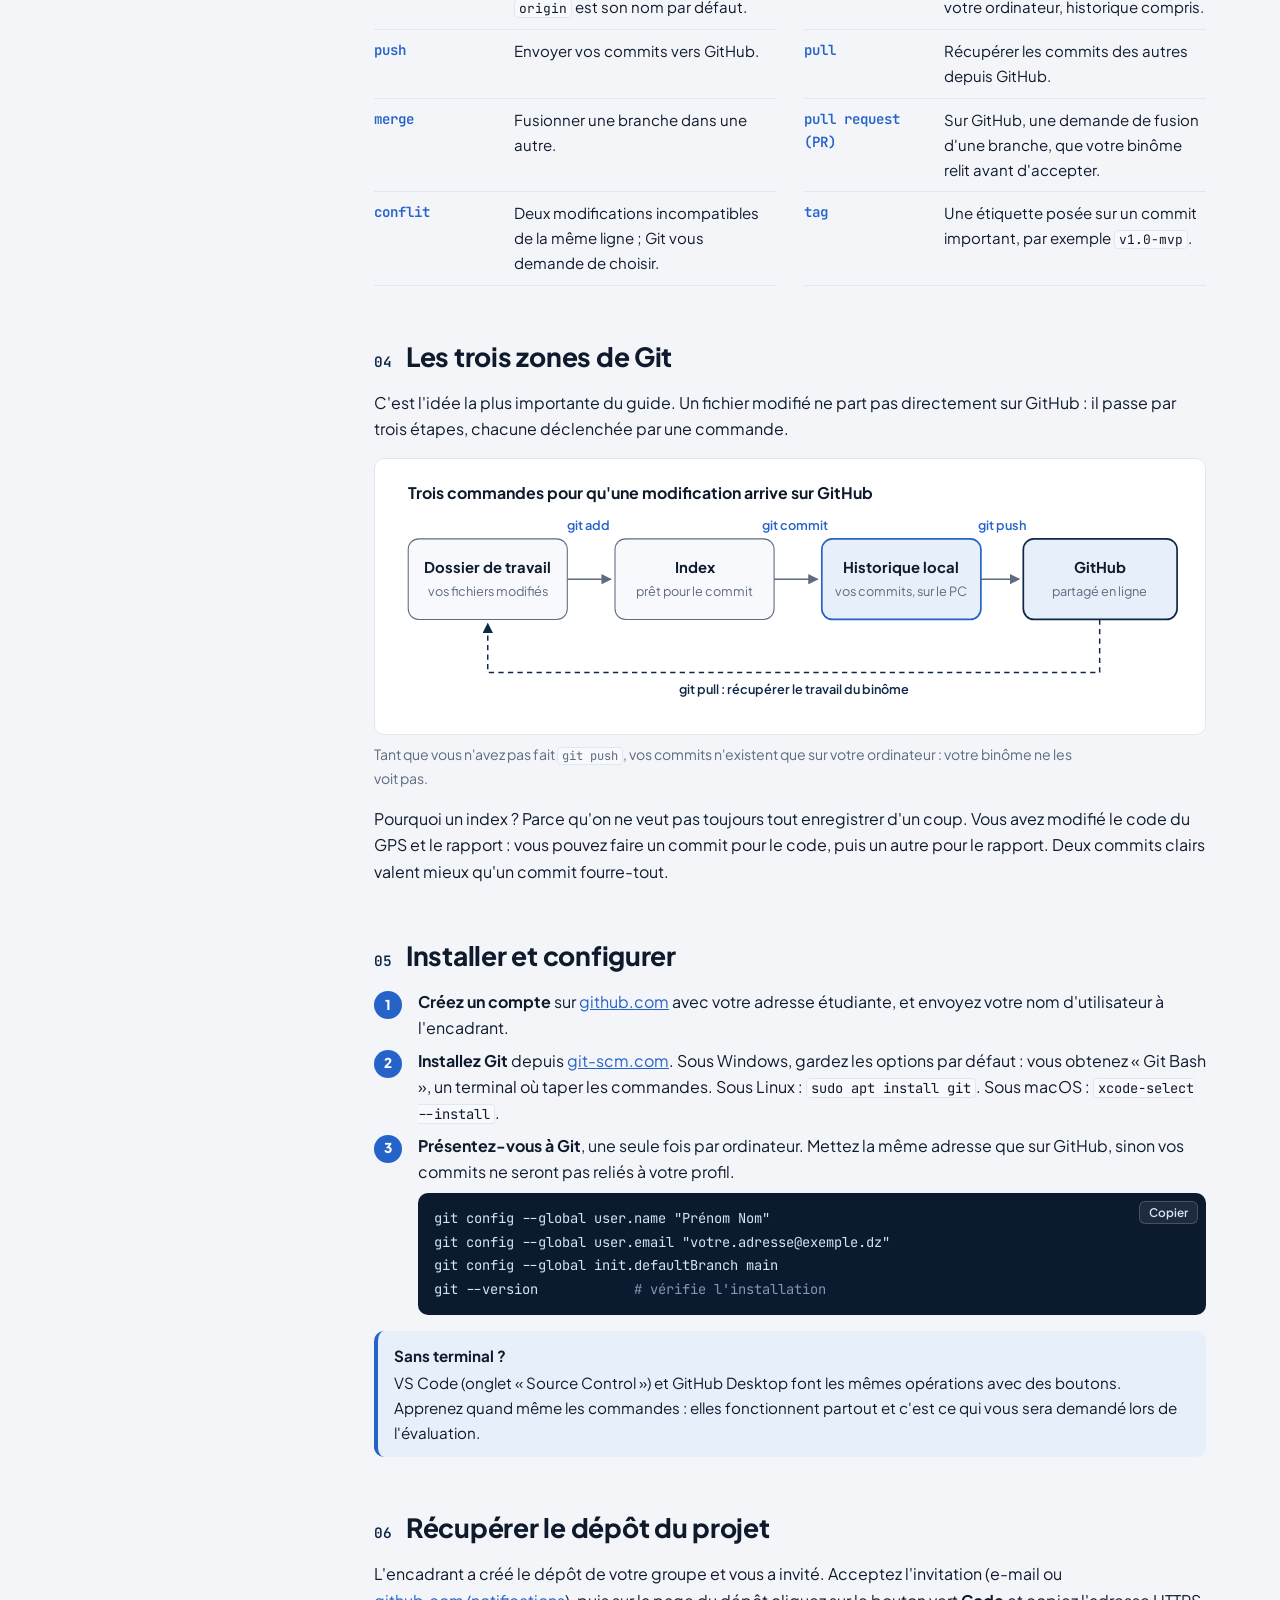
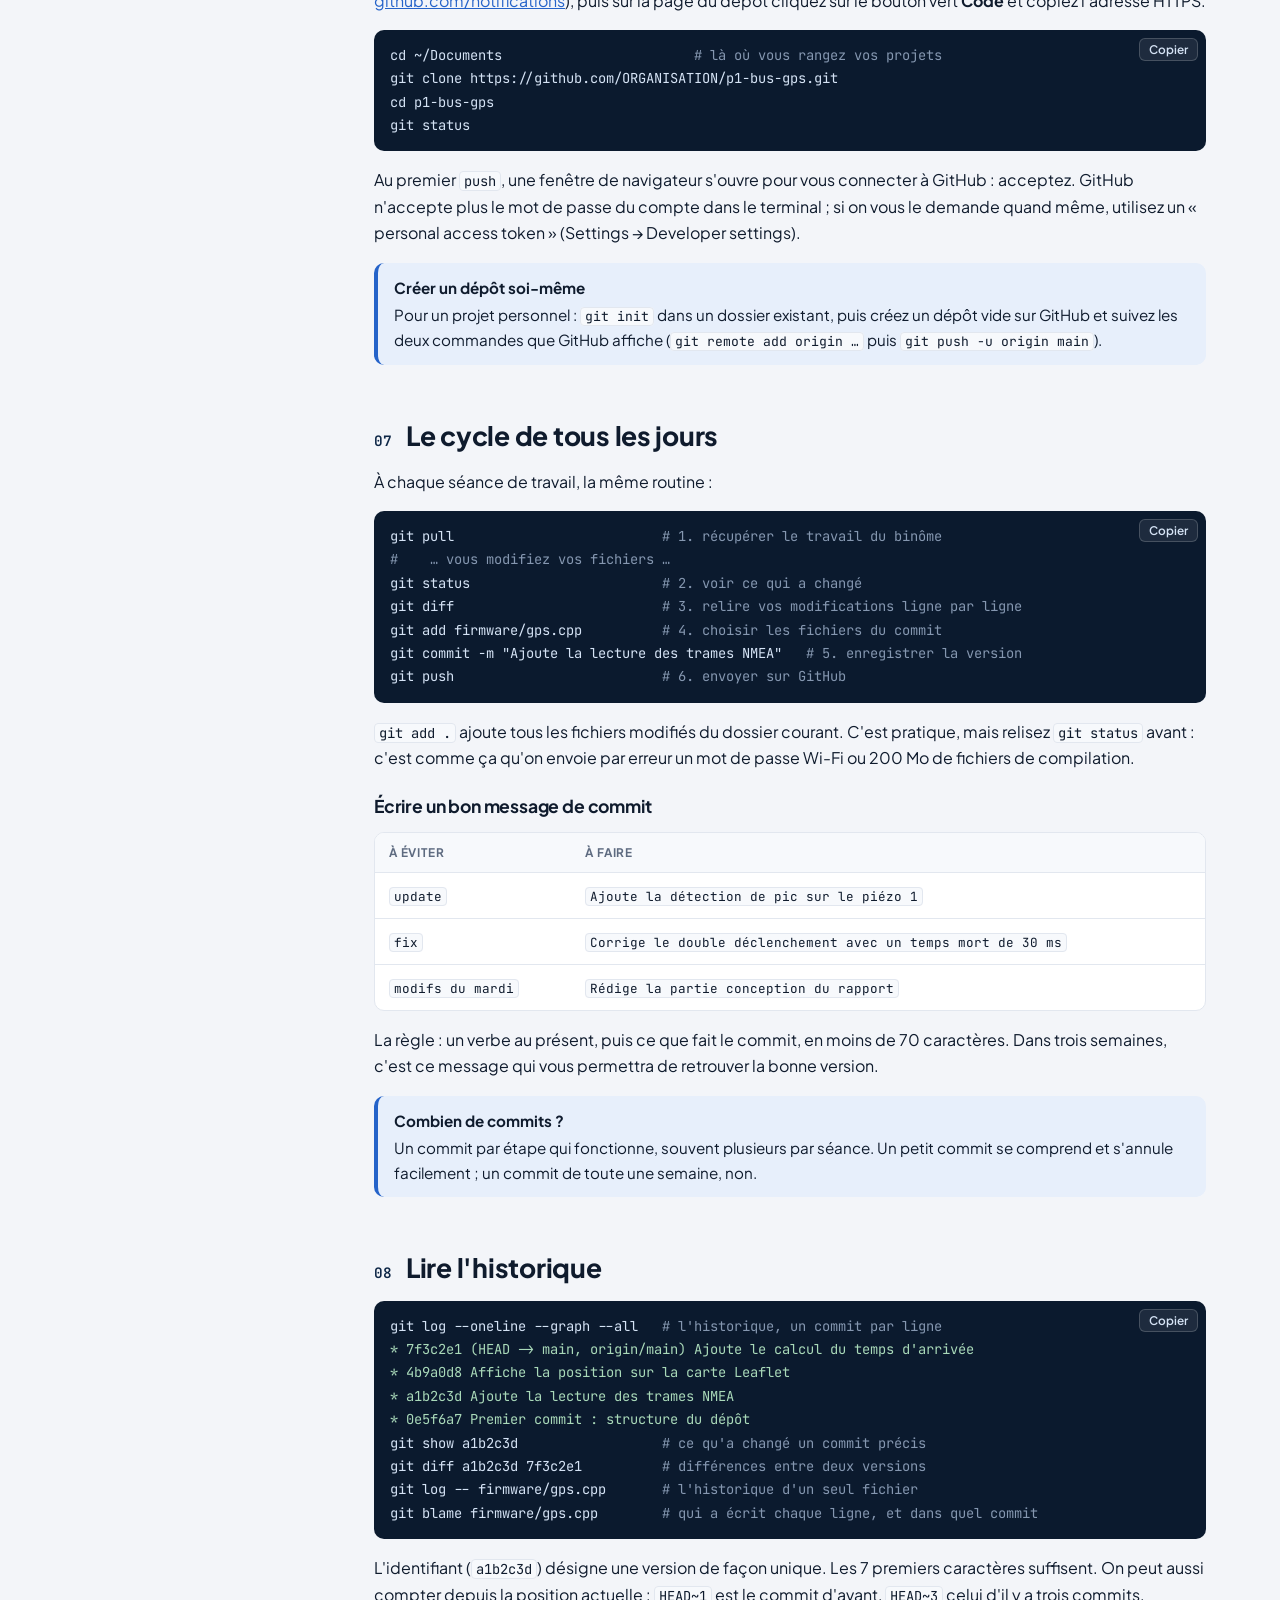
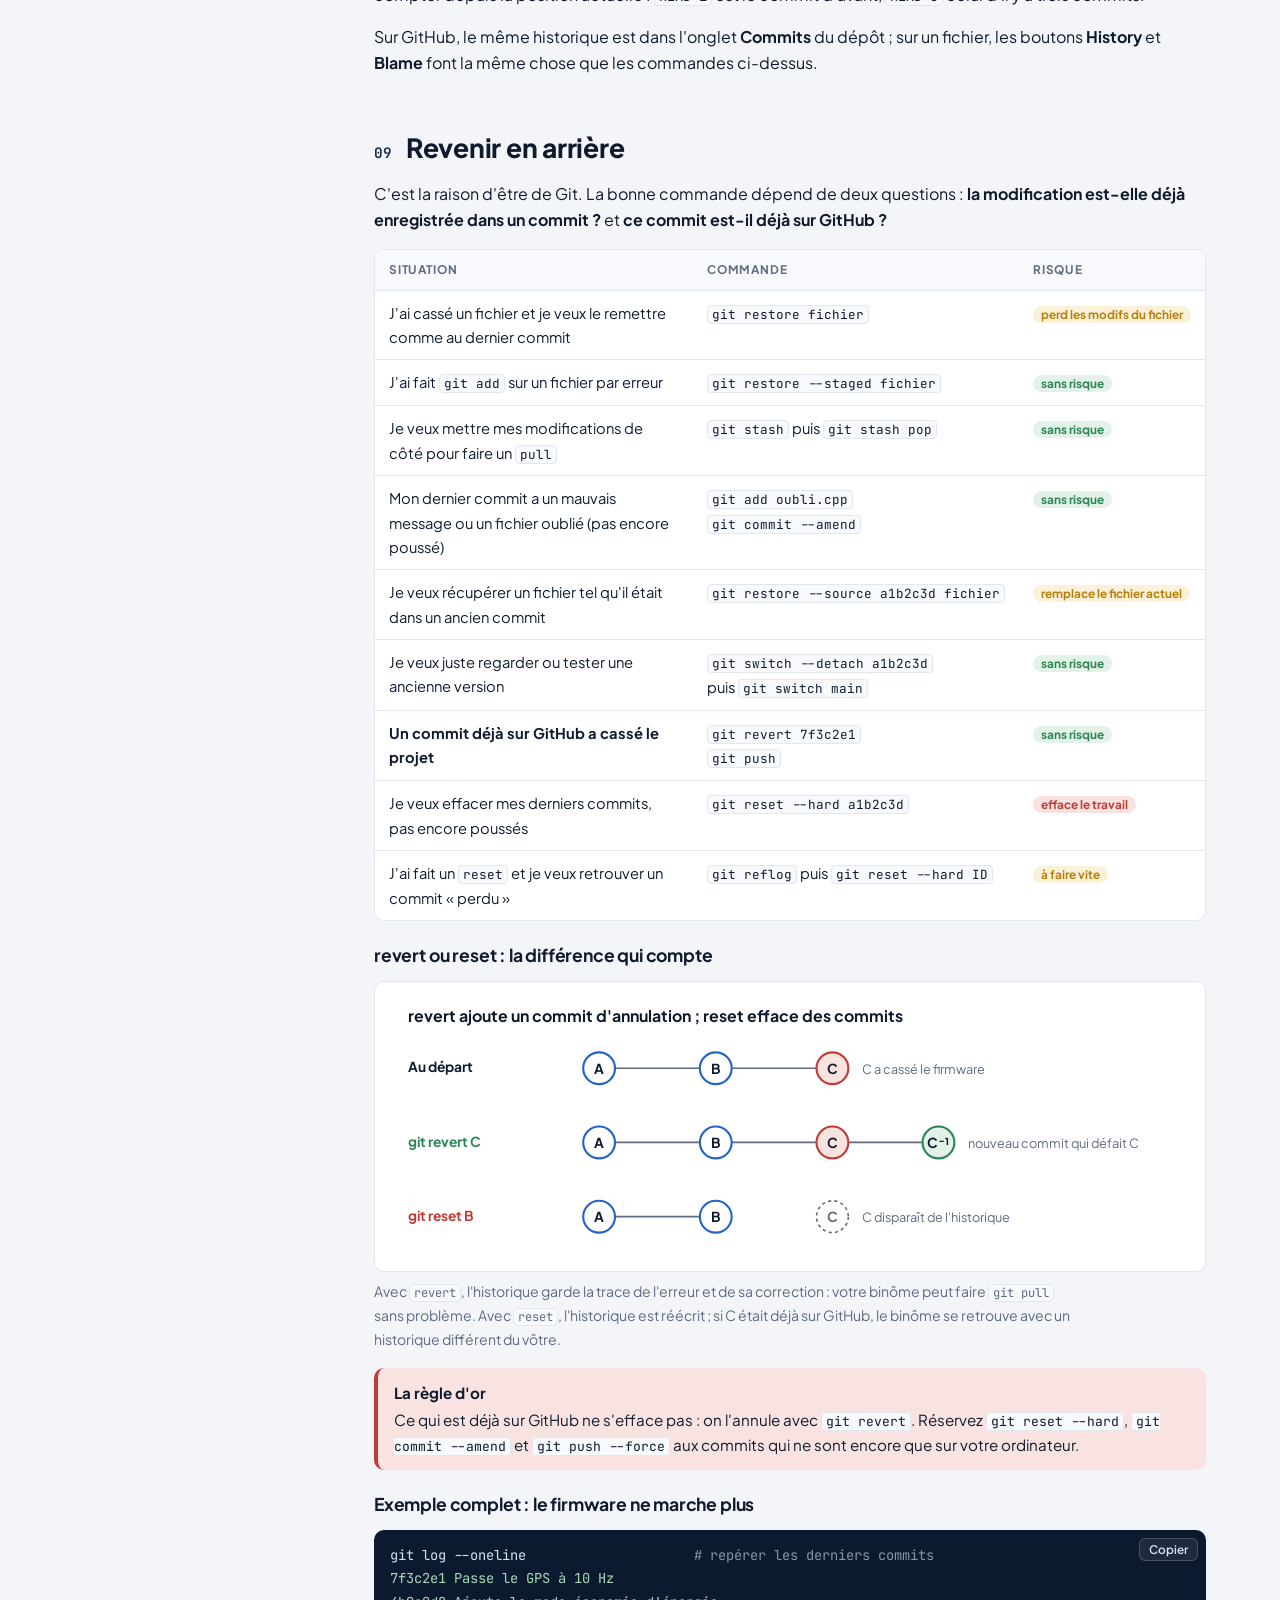
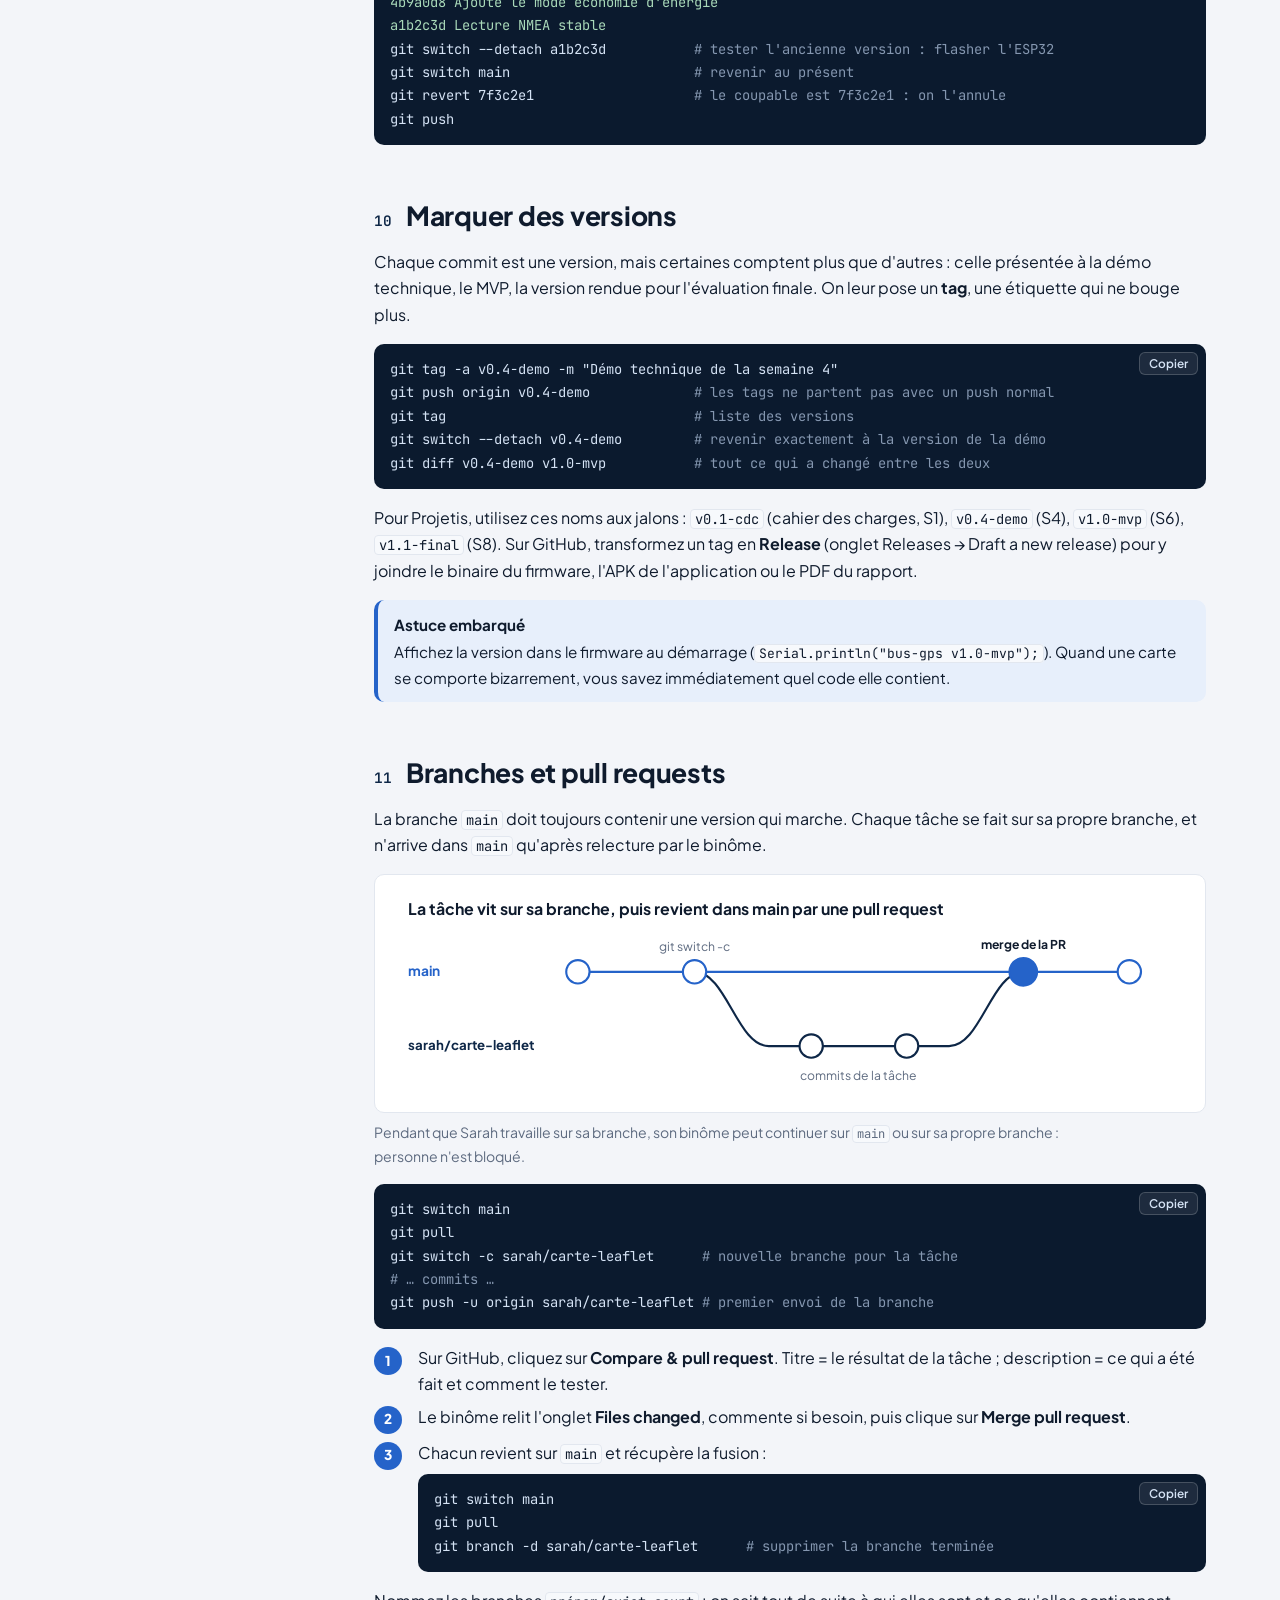
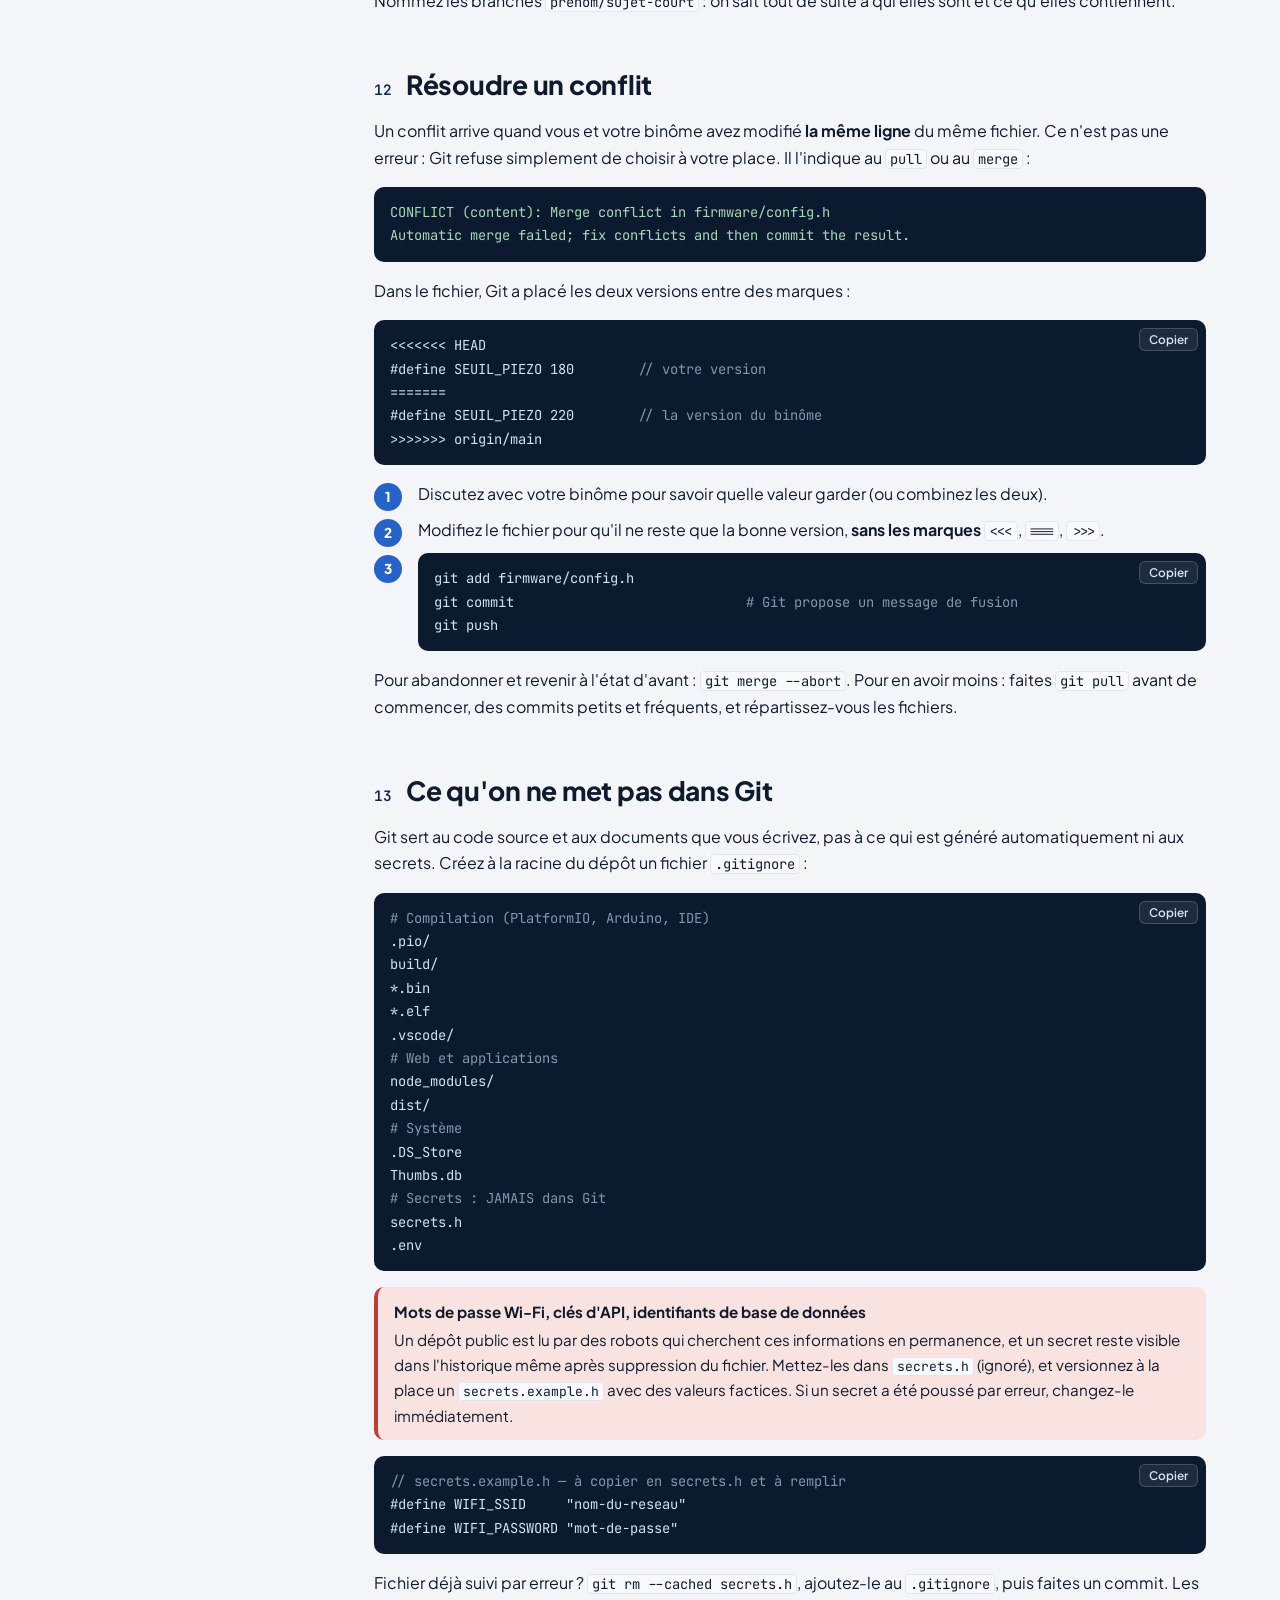
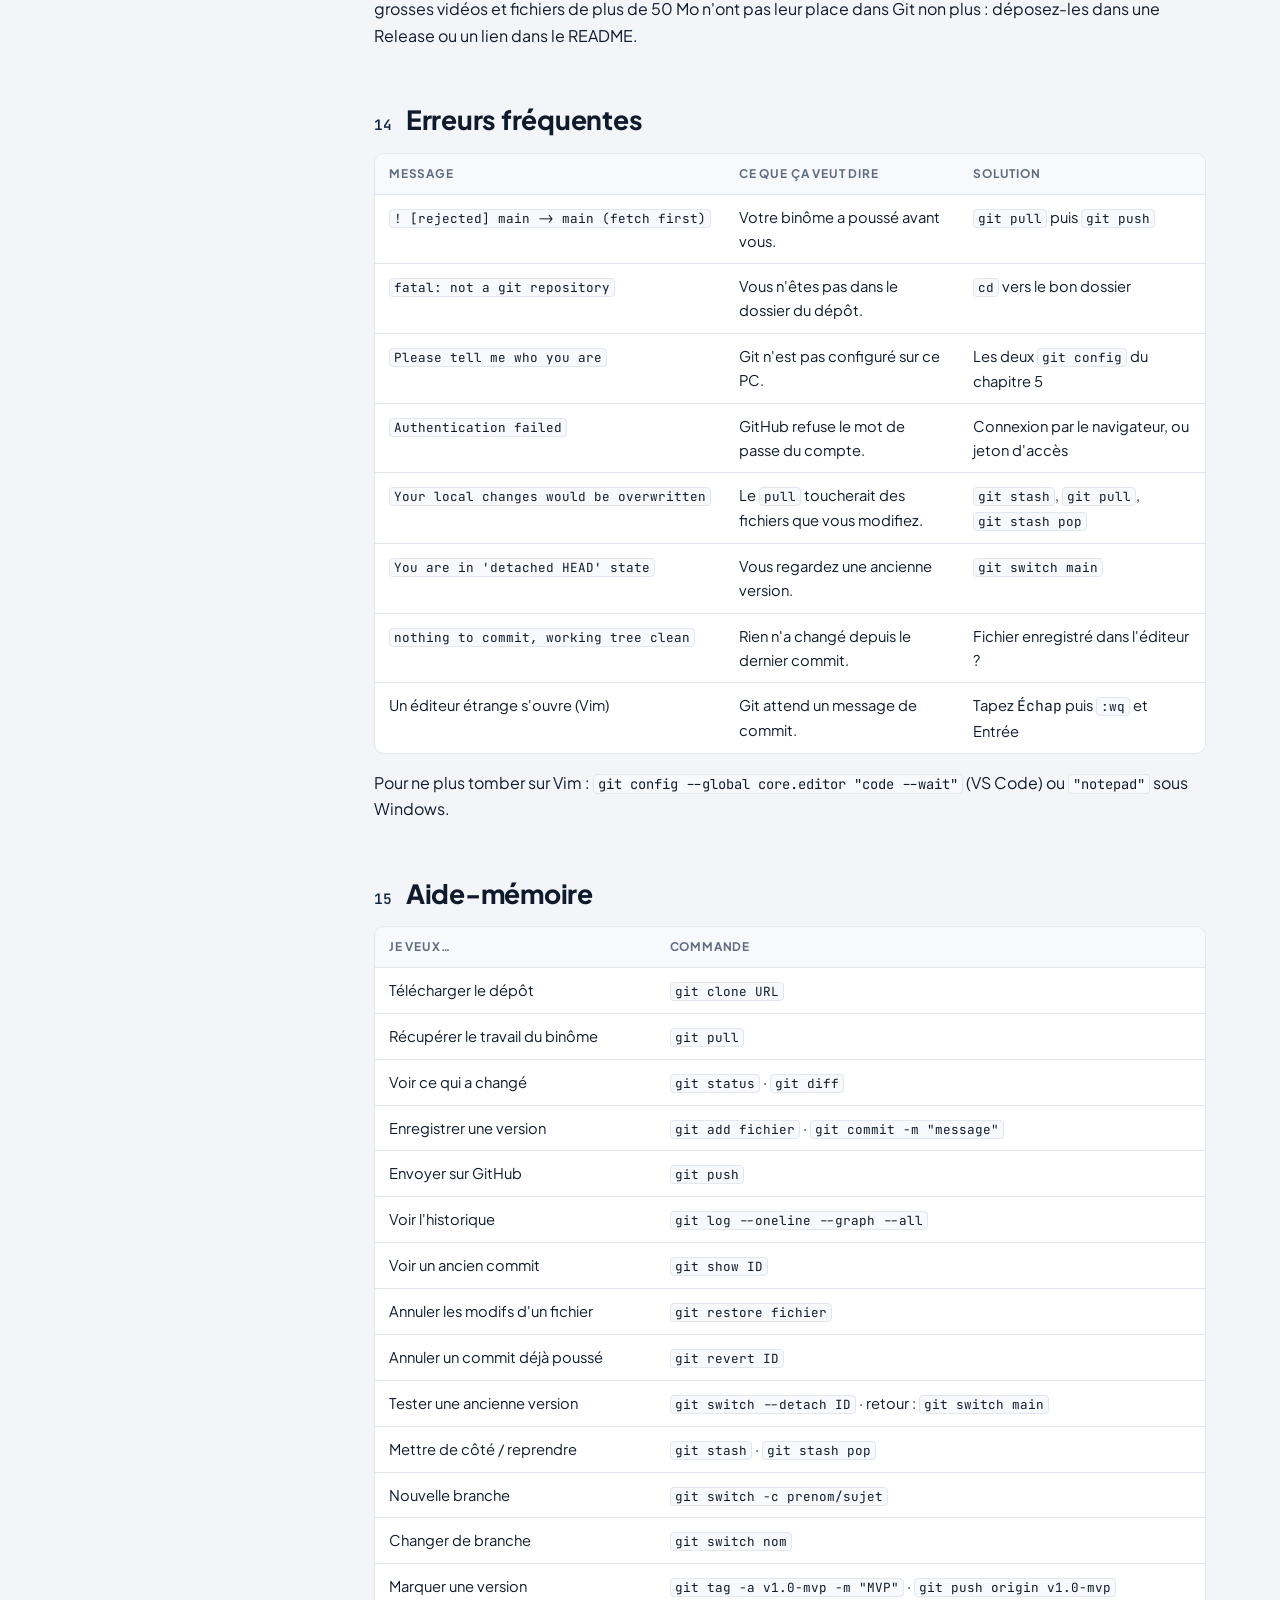
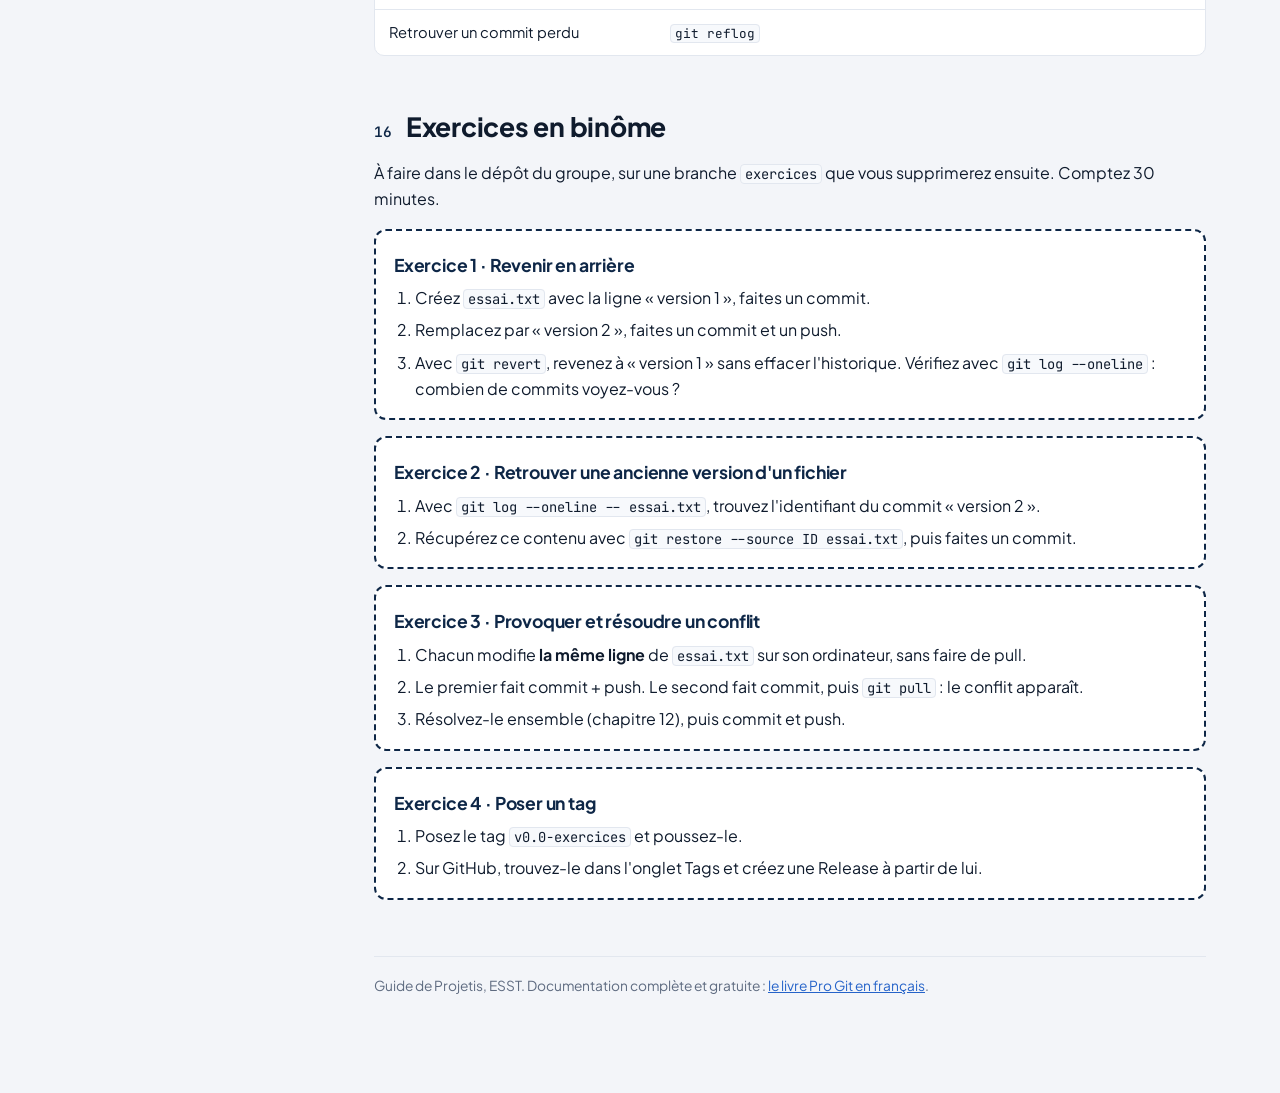
==== commit 5373e954: "Nom Projetis partout ; espaces en double corrigés Co-Authored-By: Claude Opus 5.5 <noreply@anthropic" ====
--- a/guide-git.html
+++ b/guide-git.html
@@ -12,7 +12,7 @@
 <body>
 <!--GUIDE-START-->
 <style>
-/* Guide Git — sommaire fixe à gauche, chapitres numérotés (vraie progression), mêmes couleurs que l'Atelier (vernis vert, cuivre). */
+/* Guide Git — sommaire fixe à gauche, chapitres numérotés (vraie progression), mêmes couleurs que Projetis (vernis vert, cuivre). */
 :root {
   --bg: #F3F5F9; --surface: #ffffff; --surface-2: #F7F9FC; --ink: #0F1B2D; --muted: #5E6B80; --line: #E2E7EF;
   --accent: #2563C9; --accent-ink: #ffffff; --accent-soft: #E7EFFB; --copper: #0E2747; --copper-soft: #E7EFFB;
@@ -162,7 +162,7 @@
   <header class="hero">
     <div class="eyebrow">Première mission · tous les étudiants</div>
     <h1>Git et GitHub, du premier commit au retour en arrière</h1>
-    <p>Ce guide accompagne le tutoriel obligatoire de l'Atelier. Lisez les chapitres 1 à 9 avant de commencer, gardez l'aide-mémoire ouvert pendant le projet, et faites les exercices avec votre binôme.</p>
+    <p>Ce guide accompagne le tutoriel obligatoire de Projetis. Lisez les chapitres 1 à 9 avant de commencer, gardez l'aide-mémoire ouvert pendant le projet, et faites les exercices avec votre binôme.</p>
     <div class="meta"><span><b>16</b> chapitres</span><span><b>1 h 30</b> de lecture et de pratique</span><span>Commandes valables avec Git <b>2.23</b> et plus récent</span></div>
   </header>
 
@@ -356,7 +356,7 @@
 git tag                               <span class="c"># liste des versions</span>
 git switch --detach v0.4-demo         <span class="c"># revenir exactement à la version de la démo</span>
 git diff v0.4-demo v1.0-mvp           <span class="c"># tout ce qui a changé entre les deux</span></code></pre>
-    <p>Pour l'Atelier, utilisez ces noms aux jalons : <code>v0.1-cdc</code> (cahier des charges, S1), <code>v0.4-demo</code> (S4), <code>v1.0-mvp</code> (S6), <code>v1.1-final</code> (S8). Sur GitHub, transformez un tag en <b>Release</b> (onglet Releases → Draft a new release) pour y joindre le binaire du firmware, l'APK de l'application ou le PDF du rapport.</p>
+    <p>Pour Projetis, utilisez ces noms aux jalons : <code>v0.1-cdc</code> (cahier des charges, S1), <code>v0.4-demo</code> (S4), <code>v1.0-mvp</code> (S6), <code>v1.1-final</code> (S8). Sur GitHub, transformez un tag en <b>Release</b> (onglet Releases → Draft a new release) pour y joindre le binaire du firmware, l'APK de l'application ou le PDF du rapport.</p>
     <div class="note"><b>Astuce embarqué</b>Affichez la version dans le firmware au démarrage (<code>Serial.println("bus-gps v1.0-mvp");</code>). Quand une carte se comporte bizarrement, vous savez immédiatement quel code elle contient.</div>
   </section>
 
@@ -501,7 +501,7 @@
       <ol><li>Posez le tag <code>v0.0-exercices</code> et poussez-le.</li><li>Sur GitHub, trouvez-le dans l'onglet Tags et créez une Release à partir de lui.</li></ol></div>
   </section>
 
-  <footer>Guide de l'Atelier Projets de l'ESST. Documentation complète et gratuite : <a href="https://git-scm.com/book/fr/v2" target="_blank" rel="noopener">le livre Pro Git en français</a>.</footer>
+  <footer>Guide de Projetis, ESST. Documentation complète et gratuite : <a href="https://git-scm.com/book/fr/v2" target="_blank" rel="noopener">le livre Pro Git en français</a>.</footer>
 </main>
 </div>
 
